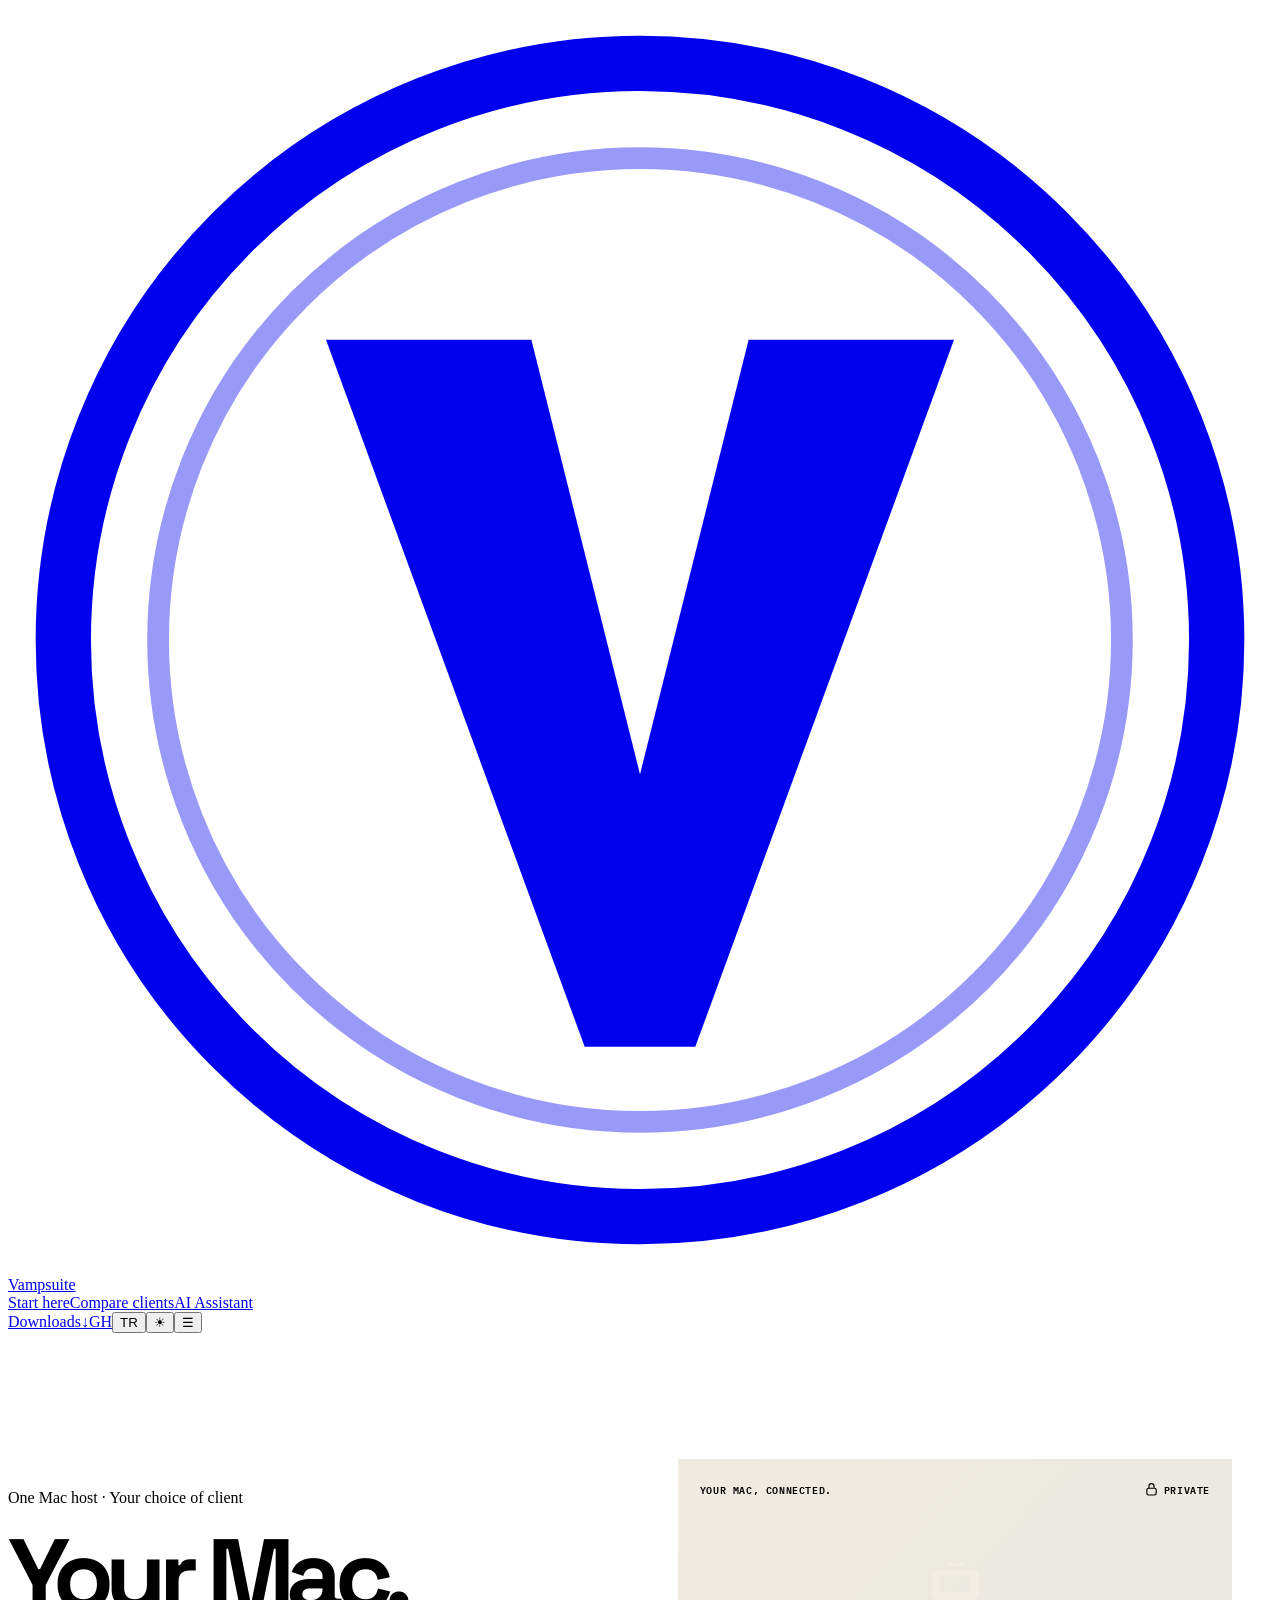
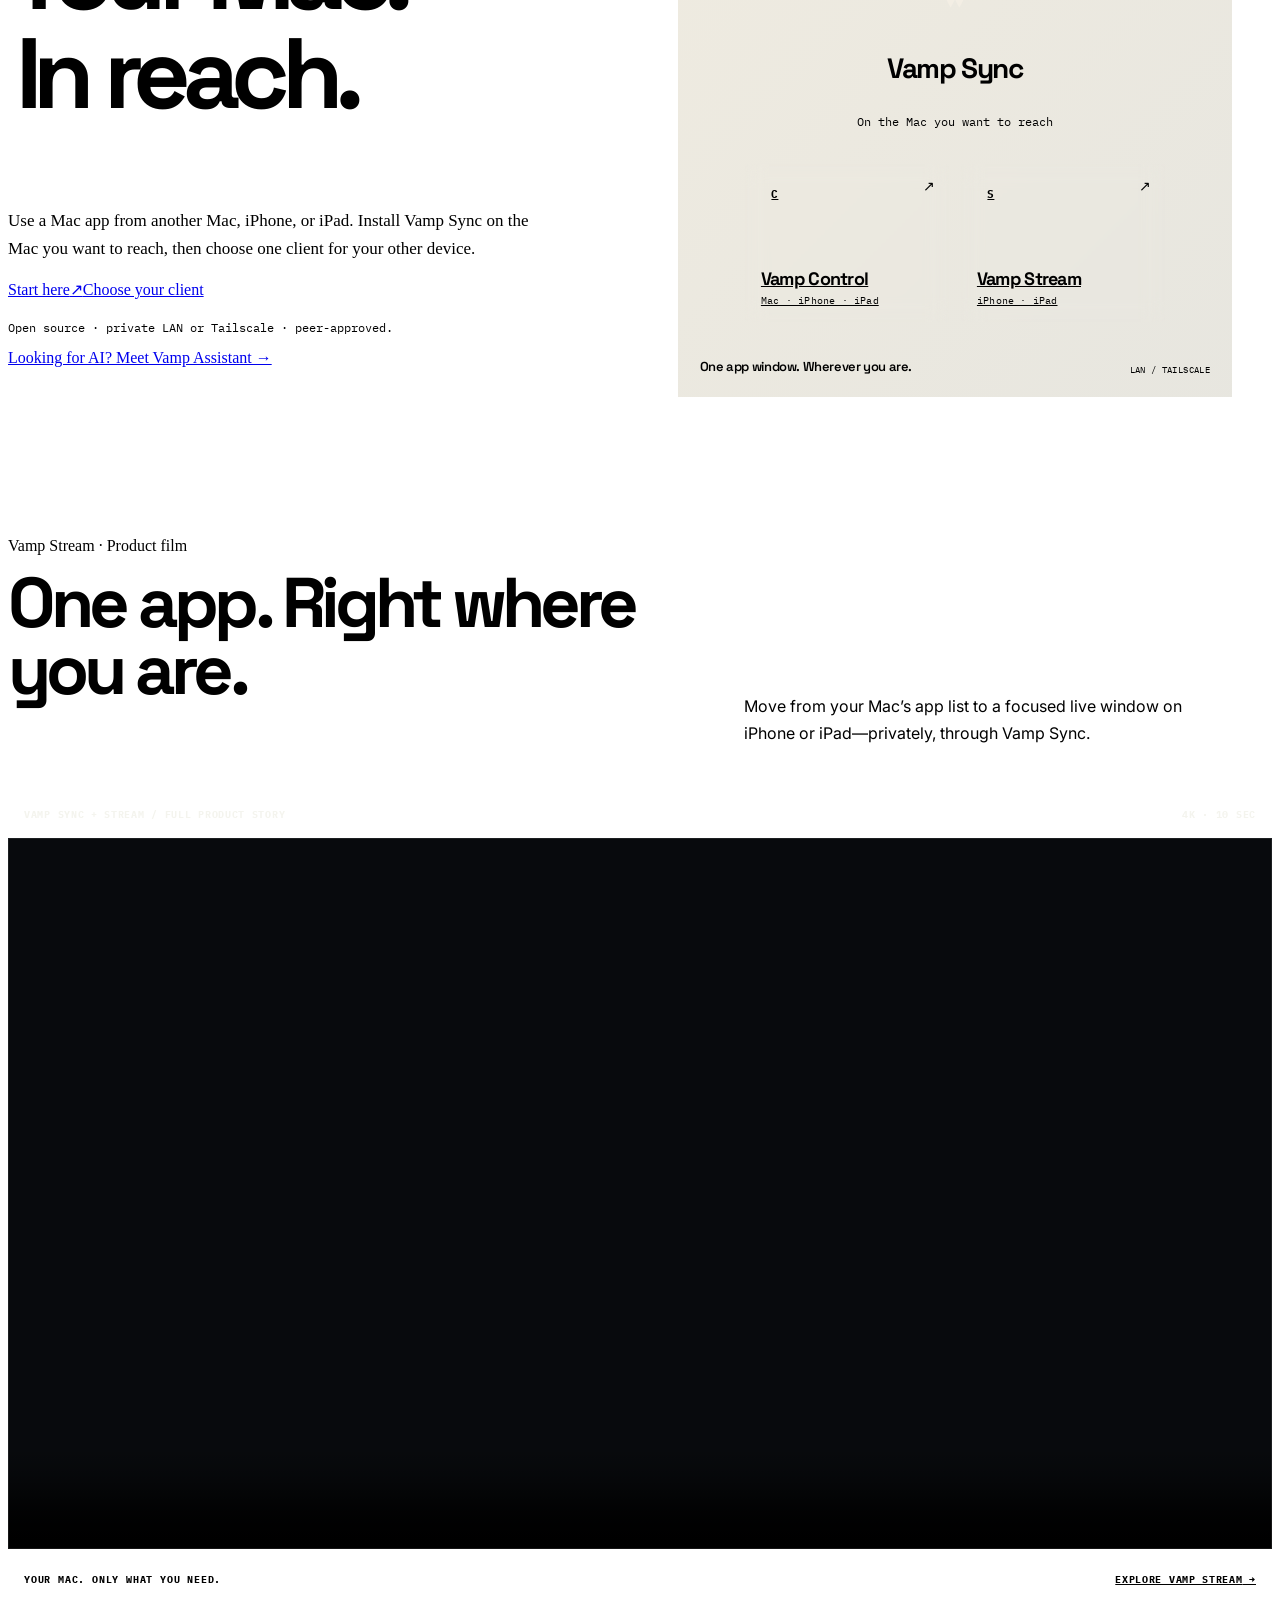
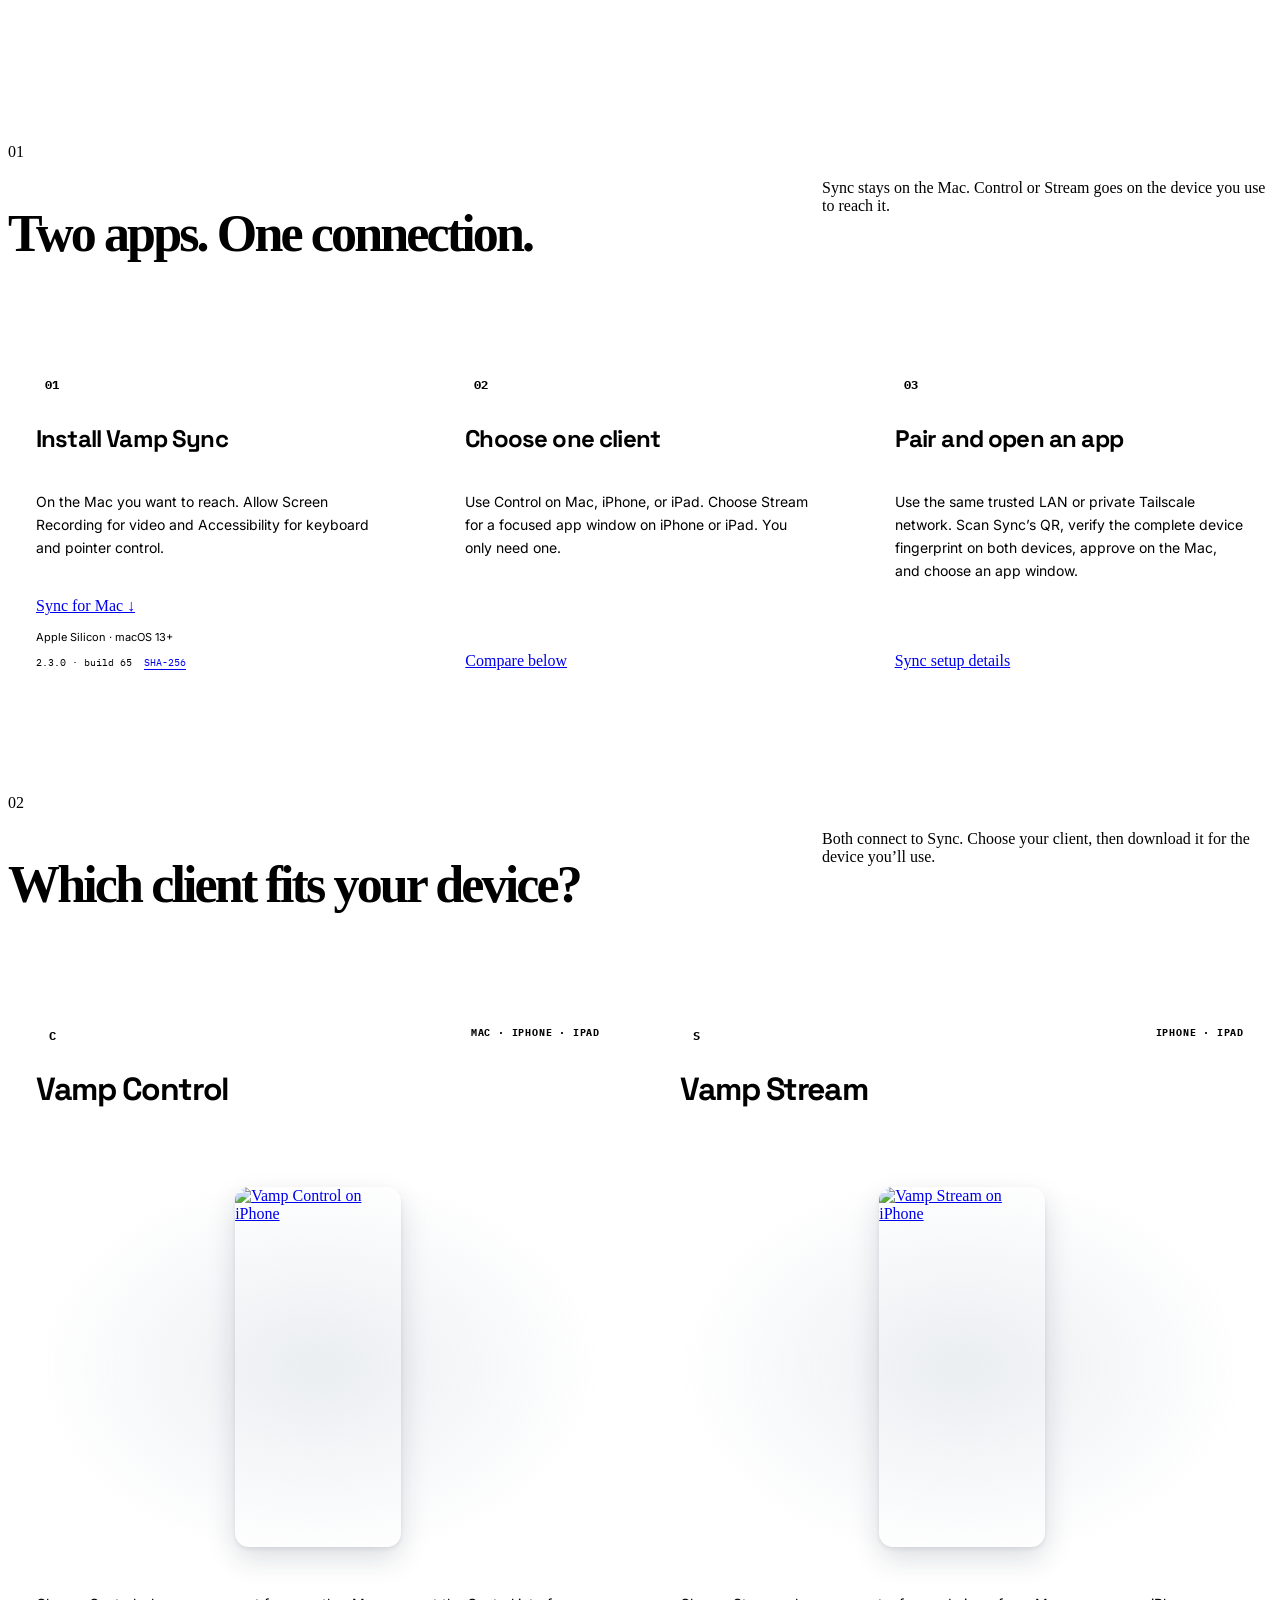
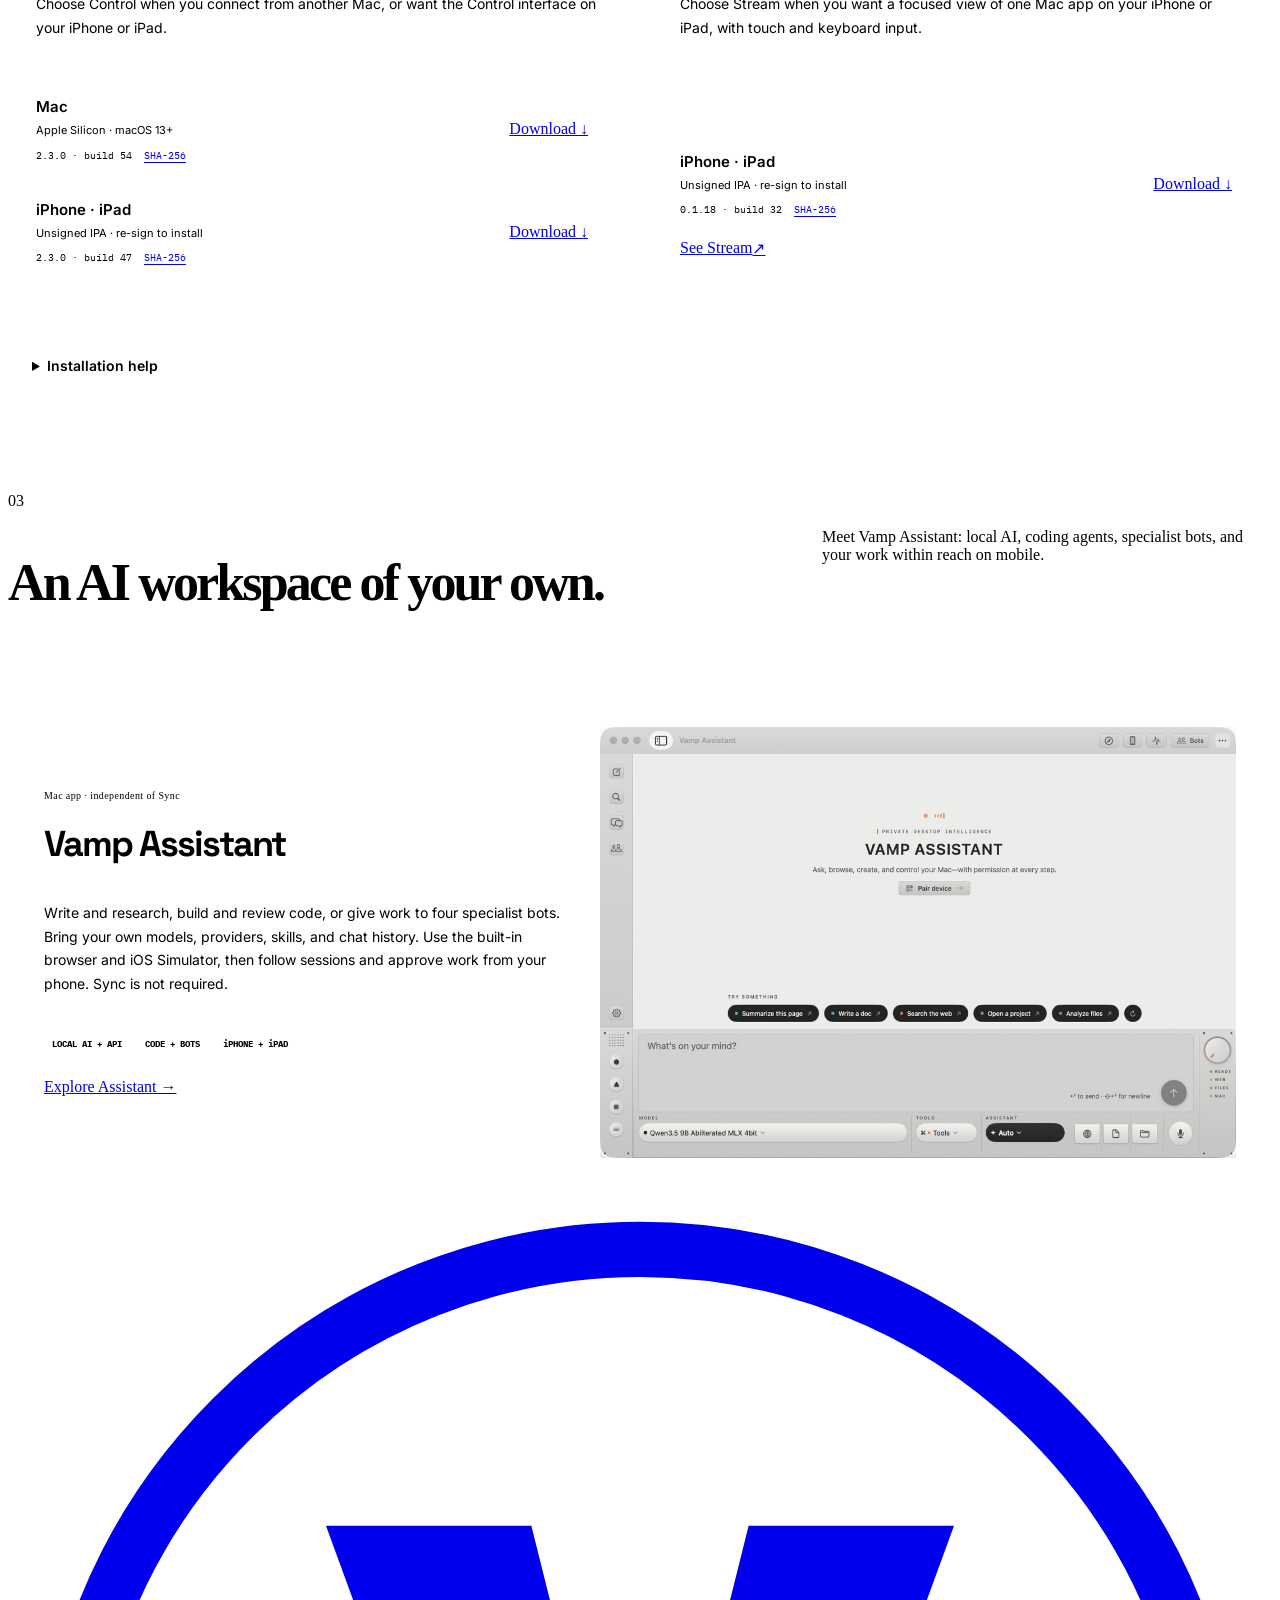
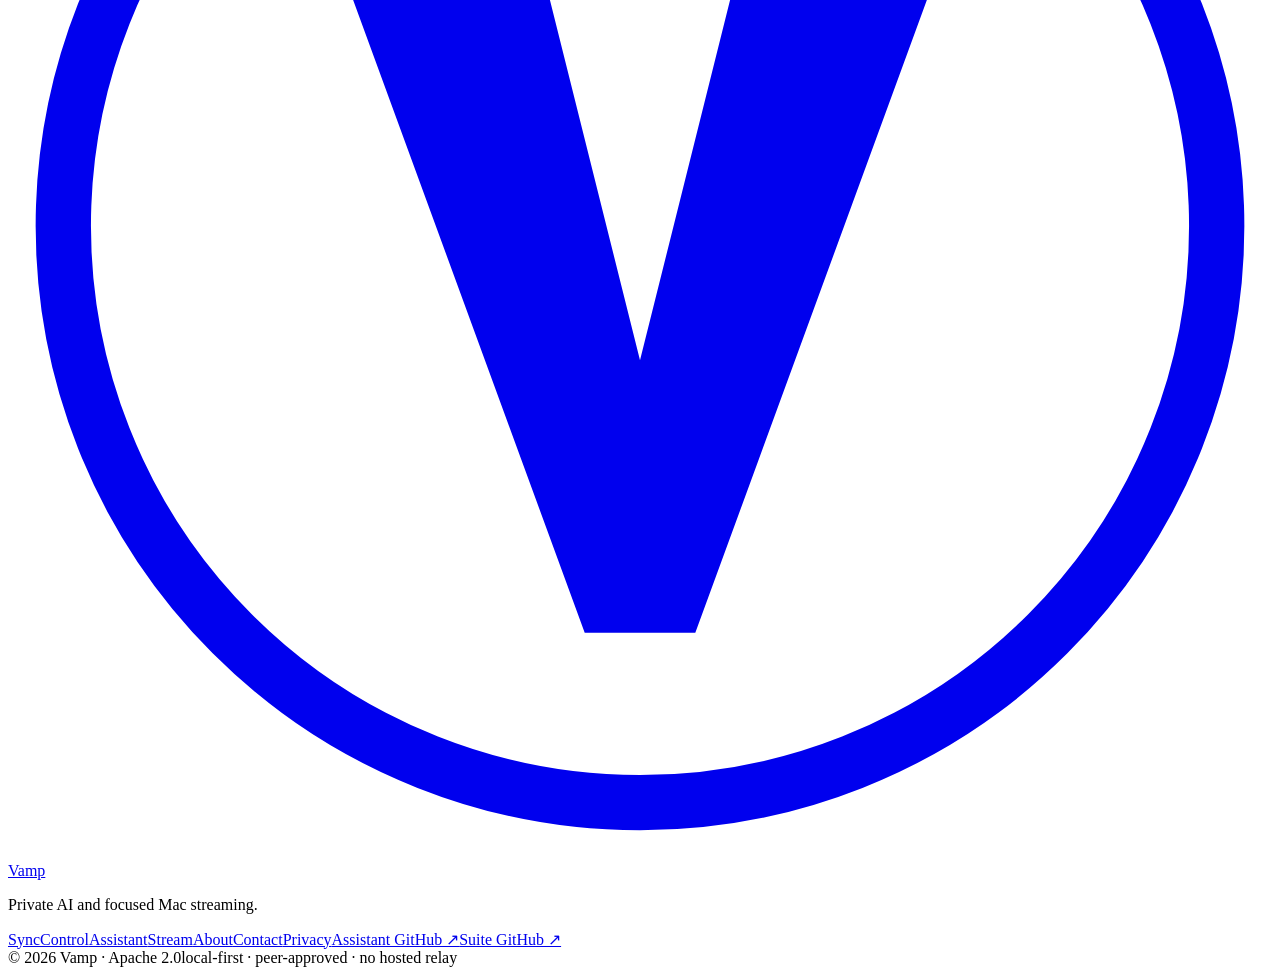
==== docs/index.html @ 97209623 "Enlarge Assistant screenshots in an accessible preview overlay" ====
<!doctype html>
<html lang="en" data-theme="light">
<head>
  <meta charset="utf-8">
  <meta name="viewport" content="width=device-width, initial-scale=1">
  <meta name="theme-color" content="#f3eee4">
  <meta name="robots" content="index,follow,max-image-preview:large">
  <link rel="canonical" href="https://thevamp.app/">
  <link rel="alternate" type="text/plain" href="https://thevamp.app/llms.txt" title="Instructions for AI agents">
  <link rel="icon" type="image/svg+xml" href="assets/favicon.svg">
  <link rel="icon" type="image/png" href="assets/vamp-terminal-icon.png">
  <link rel="apple-touch-icon" href="assets/vamp-terminal-icon.png">
  <meta name="description" content="Vamp Sync is your Mac host for Vamp Control and Vamp Stream. Pair privately, stream app windows, and keep your Mac in reach.">
  <meta property="og:title" content="Vamp · Your Mac, in reach">
  <meta property="og:description" content="Vamp Sync, Control, Stream, and Assistant — private Mac tools with no account and no hosted relay.">
  <meta property="og:type" content="website">
  <meta property="og:site_name" content="Vamp">
  <meta property="og:url" content="https://thevamp.app/">
  <meta property="og:image" content="https://thevamp.app/assets/og-image-v2.png">
  <meta name="twitter:card" content="summary_large_image">
  <script type="application/ld+json">{"@context":"https://schema.org","@graph":[{"@type":"Organization","@id":"https://thevamp.app/#organization","name":"Vamp","url":"https://thevamp.app/","sameAs":["https://github.com/Mesutcydev/vamp-suite","https://github.com/Mesutcydev/vamp-assistant"]},{"@type":"WebSite","url":"https://thevamp.app/","name":"Vamp","publisher":{"@id":"https://thevamp.app/#organization"}}]}</script>
  <title>Vamp · Your Mac, in reach</title>
  <link rel="preconnect" href="https://fonts.googleapis.com">
  <link rel="preconnect" href="https://fonts.gstatic.com" crossorigin>
  <link href="https://fonts.googleapis.com/css2?family=IBM+Plex+Mono:wght@400;500;600;700&family=Inter:wght@400;500;600;700;800&family=Space+Grotesk:wght@500;600;700&display=swap" rel="stylesheet">
  <link rel="stylesheet" href="assets/site.css?v=suite-16">
  <link rel="stylesheet" href="assets/products.css?v=preview-lightbox-20260908">
</head>
<body class="suite-home">
  <header class="site-header">
    <div class="container nav">
      <a class="brand" href="#top" aria-label="Vamp home"><span class="brand-mark" aria-hidden="true"><svg viewBox="0 0 32 32" focusable="false"><circle cx="16" cy="16" r="14.6" fill="none" stroke="currentColor" stroke-width="1.4"/><circle cx="16" cy="16" r="12.2" fill="none" stroke="currentColor" stroke-width=".55" opacity=".4"/><path fill="currentColor" d="M8.05 8.4h5.2L16 19.4l2.75-11h5.2L17.4 26.3h-2.8L8.05 8.4z"/></svg></span><span class="brand-word">Vamp</span><span class="brand-tag">suite</span></a>
      <nav class="nav-links" aria-label="Primary navigation"><a class="text-button" href="#setup"><span data-i18n="ux.start">Start here</span></a><a class="text-button" href="#families"><span data-i18n="ux.compare">Compare clients</span></a><a class="text-button" href="#assistant"><span data-i18n="ai.homeNav">AI Assistant</span></a></nav>
      <div class="nav-actions"><a class="primary-button" href="#download"><span data-i18n="ux.downloads">Downloads</span><span aria-hidden="true">↓</span></a><a class="icon-button" href="https://github.com/Mesutcydev/vamp-suite" target="_blank" rel="noreferrer" aria-label="Open GitHub">GH</a><button class="icon-button language-button" id="language-toggle" type="button" aria-label="Türkçe'ye geç"><span id="language-code">TR</span></button><button class="icon-button" id="theme-toggle" type="button" aria-label="Switch color theme"><span id="theme-icon">☾</span></button><button class="menu-button" id="menu-toggle" type="button" aria-expanded="false" aria-controls="mobile-menu" aria-label="Open navigation menu">☰</button></div>
    </div>
    <nav class="container mobile-menu" id="mobile-menu" data-open="false" hidden aria-label="Mobile navigation"><a class="text-button" href="#setup"><span data-i18n="ux.start">Start here</span></a><a class="text-button" href="#families"><span data-i18n="ux.compare">Compare clients</span></a><a class="text-button" href="#download"><span data-i18n="ux.downloads">Downloads</span></a><a class="text-button" href="#assistant"><span data-i18n="ai.homeNav">AI Assistant</span></a></nav>
  </header>

  <main id="top"><section class="container product-hero" aria-labelledby="hero-title">
      <div class="product-hero-copy"><div class="eyebrow" data-i18n="home.eyebrow">One Mac host · Your choice of client</div><h1 id="hero-title"><span data-i18n="home.title1">Your Mac.</span><br><span class="marked" data-i18n="home.title2">In reach.</span></h1><p class="product-hero-sub" data-i18n="ux.hero">Use a Mac app from another Mac, iPhone, or iPad. Install Vamp Sync on the Mac you want to reach, then choose one client for your other device.</p><div class="hero-actions"><a class="primary-button" href="#setup"><span data-i18n="ux.start">Start here</span><span aria-hidden="true">↗</span></a><a class="secondary-button" href="#families"><span data-i18n="home.clientsCta">Choose your client</span></a></div><p class="product-hero-note" data-i18n="home.note">Open source · private LAN or Tailscale · peer-approved.</p><a href="#assistant" class="text-button"><span data-i18n="ai.heroAI">Looking for AI? Meet Vamp Assistant →</span></a></div>
      <figure id="sync-preview" class="product-visual product-visual--sync" aria-label="Vamp Sync connects your Mac to Control or Stream">
        <div class="sync-scene-heading"><span data-i18n="sync.sceneHeading">Your Mac, connected.</span><span class="sync-private"><svg viewBox="0 0 20 20" fill="none" stroke="currentColor" stroke-width="1.4" aria-hidden="true"><rect x="4.5" y="8.5" width="11" height="8" rx="2"/><path d="M7 8.5V6a3 3 0 0 1 6 0v2.5"/></svg><span data-i18n="sync.scenePrivate">Private</span></span></div>
        <div class="sync-diagram">
          <div class="sync-host"><div class="sync-mark-tile" aria-hidden="true"><svg viewBox="0 0 64 64" fill="currentColor"><rect x="23" y="11" width="18" height="3.2" rx="1.6"/><path fill-rule="evenodd" d="M12.5 18.5h39A6.5 6.5 0 0 1 58 25v20a6.5 6.5 0 0 1-6.5 6.5h-39A6.5 6.5 0 0 1 6 45V25a6.5 6.5 0 0 1 6.5-6.5zm5.8 6.4h27.4a2.4 2.4 0 0 1 2.4 2.4v13.4a2.4 2.4 0 0 1-2.4 2.4H18.3a2.4 2.4 0 0 1-2.4-2.4V27.3a2.4 2.4 0 0 1 2.4-2.4z"/><path d="M22.4 51.2 27.2 60 32 51.2z"/><path d="M32 51.2 36.8 60 41.6 51.2z"/></svg></div><h2>Vamp Sync</h2><p data-i18n="sync.sceneHost">On the Mac you want to reach</p></div>
          <div class="sync-destinations"><a class="sync-destination" href="#control"><span class="sync-destination-index">C</span><strong>Vamp Control</strong><span>Mac · iPhone · iPad</span><span class="sync-destination-arrow" aria-hidden="true">↗</span></a><a class="sync-destination" href="stream/"><span class="sync-destination-index">S</span><strong>Vamp Stream</strong><span>iPhone · iPad</span><span class="sync-destination-arrow" aria-hidden="true">↗</span></a></div>
        </div>
        <figcaption class="sync-scene-caption"><span data-i18n="sync.sceneCaption">One app window. Wherever you are.</span><span>LAN / Tailscale</span></figcaption>
      </figure>
    </section>
    <section class="container promo-film-section" aria-labelledby="promo-film-title">
      <div class="promo-film-intro">
        <div>
          <div class="eyebrow" data-i18n="home.filmEyebrow">Vamp Stream · Product film</div>
          <h2 id="promo-film-title" data-i18n="home.filmTitle">One app. Right where you are.</h2>
        </div>
        <p data-i18n="home.filmCopy">Move from your Mac’s app list to a focused live window on iPhone or iPad—privately, through Vamp Sync.</p>
      </div>
      <figure class="promo-film-frame">
        <div class="promo-film-bar" aria-hidden="true">
          <span>Vamp Sync + Stream / Full product story</span>
          <span>4K · 10 sec</span>
        </div>
        <div class="promo-film-stage">
          <video data-autoplay playsinline muted loop autoplay controls preload="metadata" poster="assets/video/vamp-sync-stream-full-reference-poster.jpg" aria-label="Vamp Sync and Stream product film showing the Mac host, app list, and a launched app on iPhone">
            <source src="assets/video/vamp-sync-stream-full-reference-4k.mp4" type="video/mp4">
          </video>
        </div>
        <figcaption class="promo-film-caption"><span data-i18n="home.filmCaption">Your Mac. Only what you need.</span><a href="stream/" class="text-button"><span data-i18n="home.filmCta">Explore Vamp Stream</span> →</a></figcaption>
      </figure>
    </section>
    <section class="container product-section" id="setup"><span class="section-anchor" id="download" aria-hidden="true"></span><div class="product-section-head"><div><div class="section-kicker"><span class="number">01</span><span class="bar"></span></div><h2 class="section-title" data-i18n="ux.setup">Two apps. One connection.</h2></div><p class="section-lead" data-i18n="ux.setupLead">Sync stays on the Mac. Control or Stream goes on the device you use to reach it.</p></div><div class="flow-board"><article class="family-card flow-step" id="download-mini-host-dmg"><span class="card-number">01</span><h3 data-i18n="ux.step0">Install Vamp Sync</h3><p data-i18n="ux.step0Copy">On the Mac you want to reach. Allow Screen Recording for video and Accessibility for keyboard and pointer control.</p><div class="host-download"><a class="primary-button" data-release-link="vamp-mini-host-dmg" href="https://github.com/Mesutcydev/vamp-suite/releases/download/vamp-suite-2.3.0-build-68/VampSync-macOS-2.3.0-build-65-adhoc.dmg"><span data-i18n="ux.mini-host-dmgButton">Sync for Mac ↓</span></a><span class="platform-requirement">Apple Silicon · macOS 13+</span><div class="release-meta"><span data-release-version="vamp-mini-host-dmg">2.3.0 · build 65</span><a class="checksum-link" data-release-sha256="vamp-mini-host-dmg" href="https://github.com/Mesutcydev/vamp-suite/releases/download/vamp-suite-2.3.0-build-68/VampSync-macOS-2.3.0-build-65-adhoc.dmg.sha256">SHA-256</a></div></div></article>
        <article class="family-card flow-step"><span class="card-number">02</span><h3 data-i18n="ux.step1">Choose one client</h3><p data-i18n="ux.step1Copy">Use Control on Mac, iPhone, or iPad. Choose Stream for a focused app window on iPhone or iPad. You only need one.</p><a class="text-button" href="#families"><span data-i18n="ux.step1Cta">Compare below</span></a></article>
        <article class="family-card flow-step"><span class="card-number">03</span><h3 data-i18n="ux.step2">Pair and open an app</h3><p data-i18n="ux.step2Copy">Use the same trusted LAN or private Tailscale network. Scan Sync’s QR, verify the complete device fingerprint on both devices, approve on the Mac, and choose an app window.</p><a class="text-button" href="sync/"><span data-i18n="ux.step2Cta">Sync setup details</span></a></article></div></section>
    <section class="container product-section" id="families"><div class="product-section-head"><div><div class="section-kicker"><span class="number">02</span><span class="bar"></span></div><h2 class="section-title" data-i18n="ux.clients">Which client fits your device?</h2></div><p class="section-lead" data-i18n="ux.clientsLead">Both connect to Sync. Choose your client, then download it for the device you’ll use.</p></div><div class="family-grid family-grid--two"><article class="family-card client-card" id="control"><div class="card-topline"><span class="card-number">C</span><span class="card-tag">Mac · iPhone · iPad</span></div><h3>Vamp Control</h3><a class="client-preview" href="assets/previews/vamp-control-ios-remote.png" target="_blank" rel="noreferrer" aria-label="Open full Vamp Control preview"><img src="assets/previews/vamp-control-ios-remote.png" alt="Vamp Control on iPhone" loading="lazy" width="589" height="1280"></a><p data-i18n="ux.control">Choose Control when you connect from another Mac, or want the Control interface on your iPhone or iPad.</p><div class="client-downloads"><div class="client-download" id="download-control-macos"><div><strong>Mac</strong><span class="platform-requirement">Apple Silicon · macOS 13+</span><div class="release-meta"><span data-release-version="vamp-control-macos">2.3.0 · build 54</span><a class="checksum-link" data-release-sha256="vamp-control-macos" href="https://github.com/Mesutcydev/vamp-suite/releases/download/vamp-suite-2.3.0-build-68/VampControl-macOS-2.3.0-build-54-adhoc.zip.sha256">SHA-256</a></div></div><a class="secondary-button" data-release-link="vamp-control-macos" aria-label="Download Vamp Control for Mac" href="https://github.com/Mesutcydev/vamp-suite/releases/download/vamp-suite-2.3.0-build-68/VampControl-macOS-2.3.0-build-54-adhoc.zip"><span data-i18n="ux.downloadAction">Download ↓</span></a></div><div class="client-download" id="download-control-ios"><div><strong>iPhone · iPad</strong><span class="platform-requirement"><span data-i18n="ux.unsignedIPA">Unsigned IPA · re-sign to install</span></span><div class="release-meta"><span data-release-version="vamp-control-ios">2.3.0 · build 47</span><a class="checksum-link" data-release-sha256="vamp-control-ios" href="https://github.com/Mesutcydev/vamp-suite/releases/download/vamp-suite-2.3.0-build-55/VampControl-iOS-2.3.0-build-47-altstore-unsigned.ipa.sha256">SHA-256</a></div></div><a class="secondary-button" data-release-link="vamp-control-ios" aria-label="Download Vamp Control for iPhone · iPad" href="https://github.com/Mesutcydev/vamp-suite/releases/download/vamp-suite-2.3.0-build-55/VampControl-iOS-2.3.0-build-47-altstore-unsigned.ipa"><span data-i18n="ux.downloadAction">Download ↓</span></a></div></div></article>
        <article class="family-card client-card"><div class="card-topline"><span class="card-number">S</span><span class="card-tag">iPhone · iPad</span></div><h3>Vamp Stream</h3><a class="client-preview" href="assets/previews/stream-ios-pairing-full.png" target="_blank" rel="noreferrer" aria-label="Open full Vamp Stream preview"><img src="assets/previews/stream-ios-pairing-full.png" alt="Vamp Stream on iPhone" loading="lazy" width="1206" height="2622"></a><p data-i18n="ux.stream">Choose Stream when you want a focused view of one Mac app on your iPhone or iPad, with touch and keyboard input.</p><div class="client-downloads"><div class="client-download" id="download-stream-ios"><div><strong>iPhone · iPad</strong><span class="platform-requirement"><span data-i18n="ux.unsignedIPA">Unsigned IPA · re-sign to install</span></span><div class="release-meta"><span data-release-version="vamp-stream-ios">0.1.18 · build 32</span><a class="checksum-link" data-release-sha256="vamp-stream-ios" href="https://github.com/Mesutcydev/vamp-suite/releases/download/vamp-suite-2.3.0-build-74/VampStream-iOS-0.1.18-build-32-altstore-unsigned.ipa.sha256">SHA-256</a></div></div><a class="secondary-button" data-release-link="vamp-stream-ios" aria-label="Download Vamp Stream for iPhone · iPad" href="https://github.com/Mesutcydev/vamp-suite/releases/download/vamp-suite-2.3.0-build-74/VampStream-iOS-0.1.18-build-32-altstore-unsigned.ipa"><span data-i18n="ux.downloadAction">Download ↓</span></a></div><a class="text-button client-detail-link" href="stream/"><span data-i18n="ux.streamPreview">See Stream</span> ↗</a></div></article></div><details class="install-notes"><summary data-i18n="ux.installNotes">Installation help</summary><p data-i18n="ux.install">Mac downloads are direct builds and may need “Open Anyway” in System Settings on first launch. iOS downloads need AltStore-style re-signing with your own Apple ID.</p><div class="card-actions"><a class="text-button" href="https://github.com/Mesutcydev/vamp-suite/blob/main/docs/INSTALL.md"><span data-i18n="ux.installGuide">Mac install guide ↗</span></a><a class="text-button" href="https://github.com/Mesutcydev/vamp-suite/blob/main/docs/IOS_SIDELOAD.md"><span data-i18n="ux.iosGuide">iOS install guide ↗</span></a></div></details></section>
    <section class="container product-section" id="assistant"><div class="product-section-head"><div><div class="section-kicker"><span class="number">03</span><span class="bar"></span></div><h2 class="section-title" data-i18n="ai.homeTitle">An AI workspace of your own.</h2></div><p class="section-lead" data-i18n="ai.homeLead">Meet Vamp Assistant: local AI, coding agents, specialist bots, and your work within reach on mobile.</p></div><article class="family-card optional-assistant"><div><div class="eyebrow"><span data-i18n="ai.independent">Mac app · independent of Sync</span></div><h3>Vamp Assistant</h3><p data-i18n="ai.homeCopy">Write and research, build and review code, or give work to four specialist bots. Bring your own models, providers, skills, and chat history. Use the built-in browser and iOS Simulator, then follow sessions and approve work from your phone. Sync is not required.</p><div class="card-meta"><span>LOCAL AI + API</span><span>CODE + BOTS</span><span>iPHONE + iPAD</span></div><a class="text-button" href="assistant/"><span data-i18n="ux.assistantMore">Explore Assistant →</span></a></div><a class="family-preview assistant-desktop-preview" href="assets/assistant/teenlight/00-home.jpg" data-theme-light="assets/assistant/teenlight/00-home.jpg" data-theme-dark="assets/assistant/teendark/00-home.png" target="_blank" rel="noreferrer" aria-label="Open full Assistant Mac preview"><img src="assets/assistant/teenlight/00-home.jpg" data-theme-light="assets/assistant/teenlight/00-home.jpg" data-theme-dark="assets/assistant/teendark/00-home.png" alt="Vamp Assistant home with model picker and agent composer" loading="lazy" width="1240" height="840"></a></article></section></main>

  <footer class="container site-footer"><div class="footer-top"><div class="footer-brand"><a class="brand" href="#top" aria-label="Vamp home"><span class="brand-mark" aria-hidden="true"><svg viewBox="0 0 32 32"><circle cx="16" cy="16" r="14.6" fill="none" stroke="currentColor" stroke-width="1.4"/><path fill="currentColor" d="M8.05 8.4h5.2L16 19.4l2.75-11h5.2L17.4 26.3h-2.8L8.05 8.4z"/></svg></span><span class="brand-word">Vamp</span></a><p data-i18n="footer.familyCopy">Private AI and focused Mac streaming.</p></div><div class="footer-links"><a href="sync/">Sync</a><a href="#control">Control</a><a href="assistant/">Assistant</a><a href="stream/">Stream</a><a href="about/">About</a><a href="contact/">Contact</a><a href="privacy/">Privacy</a><a href="https://github.com/Mesutcydev/vamp-assistant" target="_blank" rel="noreferrer">Assistant GitHub ↗</a><a href="https://github.com/Mesutcydev/vamp-suite" target="_blank" rel="noreferrer">Suite GitHub ↗</a></div></div><div class="footer-bottom"><span>© <span id="year"></span> Vamp · Apache 2.0</span><span data-i18n="footer.meta">local-first · peer-approved · no hosted relay</span></div></footer>
  <script src="assets/site.js?v=preview-lightbox-20260908" defer></script>
</body>
</html>
---- docs/assets/products.css ----
/* Product-family pages extend the operator system in site.css without replacing it. */
:root { --product-glass: color-mix(in srgb, var(--surface) 72%, transparent); }
html[data-theme="dark"] { --product-glass: color-mix(in srgb, var(--surface) 82%, transparent); }
.product-hero {
  display: grid;
  grid-template-columns: minmax(0, .92fr) minmax(420px, 1.08fr);
  gap: clamp(44px, 7vw, 104px);
  align-items: center;
  min-height: 650px;
  padding: 70px 0 58px;
}
.product-hero-copy { position: relative; z-index: 2; }
.product-hero h1 {
  max-width: 760px;
  margin-top: 23px;
  color: var(--ink);
  font: 800 clamp(58px, 7.8vw, 108px)/.91 "Space Grotesk", "Inter", sans-serif;
  letter-spacing: -.085em;
  text-wrap: balance;
}
.product-hero h1 .marked {
  display: inline-block;
  margin-top: .08em;
  padding: 0 .08em .04em;
  color: var(--on-accent);
  background: var(--accent);
  box-decoration-break: clone;
  -webkit-box-decoration-break: clone;
}
.product-hero-sub { max-width: 600px; margin-top: 28px; color: var(--text); font-size: 17px; line-height: 1.65; }
.product-hero-note { margin-top: 20px; color: var(--ink); font: 12px/1.5 "IBM Plex Mono", monospace; }
.product-visual {
  position: relative;
  min-height: 500px;
  overflow: hidden;
  border: 2px solid var(--ink);
  background: var(--surface);
  box-shadow: 10px 10px 0 var(--ink);
}
.product-visual::before {
  position: absolute;
  inset: 0;
  content: "";
  opacity: .6;
  background: linear-gradient(var(--line) 1px, transparent 1px), linear-gradient(90deg, var(--line) 1px, transparent 1px);
  background-size: 28px 28px;
}
.visual-bar {
  position: relative;
  z-index: 3;
  display: flex;
  align-items: center;
  justify-content: space-between;
  min-height: 46px;
  padding: 0 15px;
  border-bottom: 2px solid var(--ink);
  color: #f4f4ee;
  background: var(--bg-deep);
  font: 700 10px/1 "IBM Plex Mono", monospace;
  letter-spacing: .06em;
  text-transform: uppercase;
}
.live-status { display: inline-flex; align-items: center; gap: 8px; }
.live-status::before { width: 8px; height: 8px; content: ""; background: var(--mint); }
.visual-shot { position: absolute; z-index: 1; inset: 76px 28px 28px; width: calc(100% - 56px); height: calc(100% - 104px); border: 2px solid var(--ink); object-fit: contain; object-position: center top; box-shadow: 7px 7px 0 var(--ink); }
.visual-label { position: absolute; z-index: 2; right: 18px; bottom: 17px; padding: 11px 13px; border: 2px solid var(--ink); color: var(--ink); background: var(--surface); box-shadow: 4px 4px 0 var(--ink); font: 700 9px/1.4 "IBM Plex Mono", monospace; text-transform: uppercase; }
.visual-label strong { display: block; margin-top: 5px; font: 800 18px/1 "Space Grotesk", sans-serif; text-transform: none; }
.product-rail { display: grid; grid-template-columns: repeat(4, 1fr); gap: 2px; margin-top: 32px; border: 2px solid var(--ink); background: var(--ink); }
.product-rail--two { grid-template-columns: repeat(2, 1fr); }
.product-stat { min-height: 82px; padding: 17px; background: var(--product-glass); backdrop-filter: blur(10px); -webkit-backdrop-filter: blur(10px); }
.product-stat strong { display: block; color: var(--ink); font: 800 22px/1 "Space Grotesk", sans-serif; }
.product-stat span { display: block; margin-top: 8px; color: var(--muted); font: 700 9px/1.3 "IBM Plex Mono", monospace; letter-spacing: .06em; text-transform: uppercase; }
.product-section { padding: 96px 0 0; }
.product-section-head { display: flex; align-items: end; justify-content: space-between; gap: 46px; margin-bottom: 35px; }
.product-section-head .section-lead { max-width: 450px; margin: 0; }
.family-grid, .feature-grid, .path-grid { display: grid; grid-template-columns: repeat(3, minmax(0, 1fr)); gap: 20px; }
.family-grid--two { grid-template-columns: repeat(2, 1fr); }
.family-grid--two .family-card--lead { grid-column: auto; }
.family-card, .feature-card, .path-card {
  display: flex;
  min-height: 300px;
  flex-direction: column;
  padding: 24px;
  border: 2px solid var(--ink);
  color: var(--text);
  background: var(--product-glass);
  backdrop-filter: blur(10px);
  -webkit-backdrop-filter: blur(10px);
  box-shadow: 5px 5px 0 var(--ink);
  transition: transform .18s ease, box-shadow .18s ease;
}
.path-card:hover { transform: translate(-3px, -3px); box-shadow: 8px 8px 0 var(--accent); }
.card-topline { display: flex; align-items: start; justify-content: space-between; gap: 18px; }
.card-number { display: grid; width: 42px; height: 42px; place-items: center; border: 2px solid var(--ink); color: var(--on-accent); background: var(--accent); font: 800 12px/1 "IBM Plex Mono", monospace; }
.card-tag { padding: 6px 8px; border: 1px solid var(--ink); color: var(--muted); font: 700 8px/1 "IBM Plex Mono", monospace; letter-spacing: .08em; text-transform: uppercase; }
.family-card h3, .feature-card h3, .path-card h3 { margin-top: 29px; color: var(--ink); font: 700 27px/1 "Space Grotesk", sans-serif; letter-spacing: -.055em; }
.family-card p, .feature-card p, .path-card p { margin-top: 13px; color: var(--text); font: 12px/1.65 "IBM Plex Mono", monospace; }
.card-meta { display: flex; flex-wrap: wrap; gap: 7px; margin-top: auto; padding-top: 23px; }
.card-meta span { padding: 6px 8px; border: 1px solid var(--line-strong); color: var(--muted); font: 700 9px/1 "IBM Plex Mono", monospace; }
.family-card--lead {
  grid-column: span 2;
  min-height: 340px;
  color: var(--text);
  background: var(--product-glass);
  backdrop-filter: blur(10px);
  -webkit-backdrop-filter: blur(10px);
}
.family-card--lead h3 { color: var(--ink); }
.family-card--lead p { color: var(--text); }
.family-card--lead .card-number { color: var(--on-accent); background: var(--accent); }
.family-card--lead .card-tag, .family-card--lead .card-meta span { border-color: var(--line-strong); color: var(--muted); }
.family-card .text-button, .path-card .text-button { align-self: flex-start; margin-top: 24px; }
.family-preview { overflow: hidden; margin: 24px 0 4px; border: 2px solid var(--ink); background: #111; }
.family-preview img { display: block; width: 100%; height: clamp(320px, 38vw, 480px); object-fit: contain; object-position: center; }
.family-preview--assistant img { object-position: center; }
.family-card--lead .text-button { color: var(--ink); }
.family-card--support { min-height: 310px; }
.family-grid--two .family-card--wide { grid-column: 1 / -1; }
.card-actions { display: flex; flex-wrap: wrap; gap: 18px; }
.card-actions .text-button { margin-top: 24px; }
.flow-board { display: grid; grid-template-columns: repeat(3, minmax(0, 1fr)); gap: 0; border: 2px solid var(--ink); background: transparent; }
.product-visual > .flow-board { position: absolute; z-index: 1; inset: 94px 35px 45px; grid-template-columns: 1fr auto 1fr; }
.flow-node { display: flex; min-width: 0; flex-direction: column; justify-content: center; padding: 24px; color: var(--ink); background: var(--surface); text-align: center; }
.flow-node span { color: var(--muted); font: 700 9px/1.4 "IBM Plex Mono", monospace; text-transform: uppercase; }
.flow-node strong { margin-top: 14px; font: 800 clamp(25px, 3vw, 40px)/1 "Space Grotesk", sans-serif; }
.flow-arrow { display: grid; width: 64px; place-items: center; color: var(--on-accent); background: var(--accent); font-size: 30px; }
.flow-step { min-height: 235px; padding: 25px; background: var(--surface); }
.flow-step .mono { color: var(--muted); font-size: 10px; }
.flow-step h3 { margin-top: 48px; color: var(--ink); font: 700 25px/1.05 "Space Grotesk", sans-serif; letter-spacing: -.05em; }
.flow-step p { margin-top: 13px; color: var(--text); font: 12px/1.65 "IBM Plex Mono", monospace; }
.flow-step + .flow-step { border-left: 1px solid var(--line-strong); }
.gallery-grid { display: grid; grid-template-columns: 1.15fr .85fr; gap: 16px; }
.gallery-card { overflow: hidden; border: 2px solid var(--ink); background: var(--product-glass); box-shadow: 5px 5px 0 var(--ink); backdrop-filter: blur(10px); -webkit-backdrop-filter: blur(10px); transition: transform .18s ease, box-shadow .18s ease; }
.gallery-card:hover { transform: translate(-3px, -3px); box-shadow: 8px 8px 0 var(--accent); }
.gallery-card img { display: block; width: 100%; aspect-ratio: 1.48; object-fit: contain; object-position: top; }
.gallery-grid--assistant { grid-template-columns: repeat(2, minmax(0, 1fr)); }
.gallery-card--tool img { aspect-ratio: 989 / 768; object-fit: contain; object-position: top; background: #111; }
.gallery-card--square img { aspect-ratio: 1; }
.gallery-copy { padding: 20px; border-top: 2px solid var(--ink); }
.gallery-copy h3 { color: var(--ink); font: 700 22px/1 "Space Grotesk", sans-serif; letter-spacing: -.04em; }
.gallery-copy p { margin-top: 10px; color: var(--muted); font: 11px/1.6 "IBM Plex Mono", monospace; }
.gallery-side { display: grid; gap: 16px; }
.security-layout { display: grid; grid-template-columns: .82fr 1.18fr; gap: 18px; }
.security-callout { padding: clamp(28px, 4vw, 46px); border: 2px solid var(--ink); color: var(--on-accent); background: var(--accent); box-shadow: 6px 6px 0 var(--ink); }
.security-callout h3 { margin-top: 34px; font: 800 clamp(34px, 4vw, 54px)/.96 "Space Grotesk", sans-serif; letter-spacing: -.065em; }
.security-callout p { margin-top: 18px; font-size: 14px; line-height: 1.7; }
.guard-grid { display: grid; grid-template-columns: repeat(2, 1fr); gap: 2px; border: 2px solid var(--ink); background: var(--ink); }
.guard { min-height: 170px; padding: 22px; background: var(--surface); }
.guard strong { display: block; color: var(--ink); font: 700 18px/1.15 "Space Grotesk", sans-serif; }
.guard span { display: block; margin-top: 11px; color: var(--muted); font: 11px/1.6 "IBM Plex Mono", monospace; }
.download-board { display: grid; grid-template-columns: repeat(2, 1fr); gap: 2px; border: 2px solid var(--ink); background: var(--ink); box-shadow: 7px 7px 0 var(--ink); }
.download-card { display: flex; min-height: 350px; flex-direction: column; align-items: stretch; gap: 0; padding: clamp(25px, 4vw, 42px); border: 0; box-shadow: none; background: var(--surface); }
.download-card h3 { margin-top: 28px; color: var(--ink); font: 800 clamp(32px, 3.8vw, 50px)/.98 "Space Grotesk", sans-serif; letter-spacing: -.06em; }
.download-card p { margin-top: 15px; color: var(--text); font: 14px/1.7 "Inter", sans-serif; }
.download-actions { display: flex; flex-wrap: wrap; gap: 12px; margin-top: auto; padding-top: 28px; }
.download-actions .secondary-button { color: var(--ink); border-color: var(--ink); background: transparent; }
.download-actions .secondary-button:hover { color: var(--ink); background: var(--accent-soft); }
.compatibility-table { width: 100%; border-collapse: collapse; border: 2px solid var(--ink); background: var(--surface); }
.compatibility-table th, .compatibility-table td { padding: 16px; border: 1px solid var(--line); text-align: left; vertical-align: top; }
.compatibility-table th { color: var(--on-accent); background: var(--accent); font: 700 10px/1.4 "IBM Plex Mono", monospace; text-transform: uppercase; }
.compatibility-table td { color: var(--text); font: 11px/1.55 "IBM Plex Mono", monospace; }
.compatibility-table td:first-child { color: var(--ink); font-weight: 700; }
.steps-board { border: 2px solid var(--ink); background: var(--surface); box-shadow: 6px 6px 0 var(--ink); }
.step-row { display: grid; grid-template-columns: 74px 1fr; border-bottom: 1px solid var(--line); }
.step-row:last-child { border-bottom: 0; }
.step-row > span { display: grid; min-height: 120px; place-items: center; border-right: 1px solid var(--line); color: var(--on-accent); background: var(--accent); font: 800 12px/1 "IBM Plex Mono", monospace; }
.step-row > div { padding: 25px; }
.step-row strong { color: var(--ink); font: 700 20px/1.2 "Space Grotesk", sans-serif; }
.step-row p { margin-top: 8px; color: var(--muted); font: 11px/1.6 "IBM Plex Mono", monospace; }
.mini-panel { position: absolute; z-index: 1; inset: 82px 38px 43px; border: 2px solid var(--ink); background: var(--surface); box-shadow: 7px 7px 0 var(--ink); }
.mini-panel > div { display: grid; grid-template-columns: 80px 1fr; gap: 18px; align-items: center; min-height: 84px; padding: 16px; border-bottom: 1px solid var(--line); }
.mini-panel > div:last-child { border-bottom: 0; }
.mini-panel span { color: var(--muted); font: 700 9px/1 "IBM Plex Mono", monospace; }
.mini-panel strong { color: var(--ink); font: 700 16px/1.2 "Space Grotesk", sans-serif; }
.redirect-main { display: grid; min-height: calc(100vh - 76px); place-items: center; padding: 50px 0; }
.redirect-card { max-width: 700px; padding: clamp(28px, 6vw, 64px); border: 2px solid var(--ink); background: var(--surface); box-shadow: 8px 8px 0 var(--ink); text-align: center; }
.redirect-card h1 { color: var(--ink); font: 800 clamp(40px, 7vw, 72px)/.95 "Space Grotesk", sans-serif; letter-spacing: -.07em; }
.redirect-card p { margin: 20px auto 0; color: var(--text); line-height: 1.7; }
.redirect-card .primary-button { margin-top: 28px; }

/* One glass language across cards and grouped boards. */
.product-rail { gap: 0; background: transparent; }
.product-stat:not(:last-child) { border-right: 2px solid var(--ink); }
.download-board, .guard-grid { gap: 0; background: transparent; }
.download-card, .guard, .flow-step, .steps-board, .compatibility-table, .mini-panel, .redirect-card {
  background: var(--product-glass);
  backdrop-filter: blur(10px);
  -webkit-backdrop-filter: blur(10px);
}
.download-card:not(:last-child) { border-right: 2px solid var(--ink); }
html[data-theme="dark"] .download-card { background: var(--product-glass); }
.guard:nth-child(odd) { border-right: 2px solid var(--ink); }
.guard:nth-child(-n+2) { border-bottom: 2px solid var(--ink); }
@media (max-width: 980px) {
  .product-hero { grid-template-columns: 1fr; min-height: 0; }
  .product-hero-copy { max-width: 780px; }
  .product-visual { min-height: 520px; }
  .family-grid, .feature-grid, .path-grid { grid-template-columns: 1fr; }
  .family-card--lead { grid-column: auto; }
  .gallery-grid, .security-layout { grid-template-columns: 1fr; }
  .gallery-side { grid-template-columns: repeat(2, 1fr); }
}
@media (max-width: 720px) {
  .product-hero { gap: 44px; padding: 52px 0 44px; }
  .product-hero h1 { font-size: clamp(52px, 16.5vw, 78px); }
  .product-visual { min-height: 400px; }
  .visual-shot { inset: 68px 17px 18px; width: calc(100% - 34px); height: calc(100% - 86px); }
  .product-rail { grid-template-columns: repeat(2, 1fr); }
  .product-section { padding-top: 76px; }
  .product-section-head { display: block; }
  .product-section-head .section-lead { margin-top: 18px; }
  .flow-board, .guard-grid, .download-board { grid-template-columns: 1fr; }
  .download-card:not(:last-child) { border-right: 0; border-bottom: 2px solid var(--ink); }
  .guard:nth-child(odd) { border-right: 0; }
  .guard:not(:last-child) { border-bottom: 2px solid var(--ink); }
  .flow-step { min-height: 205px; }
  .flow-step + .flow-step { border-left: 0; border-top: 1px solid var(--line-strong); }
  .flow-step h3 { margin-top: 34px; }
  .gallery-side { grid-template-columns: 1fr; }
  .compatibility-wrap { overflow-x: auto; }
  .compatibility-table { min-width: 680px; }
  .product-visual > .flow-board { inset: 78px 17px 24px; }
  .flow-arrow { width: 44px; }
  .mini-panel { inset: 70px 18px 24px; }
}
@media (prefers-reduced-motion: reduce) {
  .family-card, .feature-card, .path-card, .gallery-card { transition: none; }
  .family-card:hover, .feature-card:hover, .path-card:hover, .gallery-card:hover { transform: none; }
}

/* Complete app frames, including tall phone screens and desktop toolbars. */
.family-preview { padding: 16px; background: color-mix(in srgb, var(--surface) 88%, transparent); }
.visual-shot { background: var(--surface); }
.family-preview img, .gallery-card img { min-width: 0; }
/* Host mark over the engraved loggia, then Control and Stream as ink plates. */
.product-visual--sync {
  scroll-margin-top: 100px;
  --sync-ink: var(--ink);
  --sync-muted: var(--muted);
  --sync-glass: var(--product-glass);
  min-height: 0;
  padding: 22px 22px 20px;
  color: var(--sync-ink);
  background: #ede9df url("sync-loggia.png") center / cover;
}
.product-visual--sync::before { background: linear-gradient(135deg, #f8f4e652, #ced9e14d); }
.sync-scene-heading, .sync-scene-caption { position: relative; z-index: 1; display: flex; align-items: center; justify-content: space-between; gap: 12px; }
.sync-scene-heading { font: 600 10px/1.5 "IBM Plex Mono", monospace; letter-spacing: .06em; text-transform: uppercase; }
.sync-private { display: inline-flex; align-items: center; gap: 4px; }
.sync-private svg { width: 17px; height: 17px; }
.sync-diagram { position: relative; z-index: 1; display: grid; gap: 22px; width: min(100%, 420px); margin: 28px auto 20px; }
.sync-host { display: grid; justify-items: center; text-align: center; }
.sync-mark-tile {
  display: grid;
  width: 112px;
  height: 112px;
  place-items: center;
  border: 2px solid var(--ink);
  border-radius: 28px;
  color: #f3eee4;
  background: var(--bg-deep);
  box-shadow: 6px 6px 0 var(--ink);
}
.sync-mark-tile svg { width: 58px; height: 58px; }
.sync-host h2 { margin-top: 16px; font: 700 28px/1.05 "Space Grotesk", sans-serif; letter-spacing: -.05em; }
.sync-host p { margin-top: 6px; color: var(--sync-muted); font: 12px/1.45 "IBM Plex Mono", monospace; }
.sync-destinations { display: grid; grid-template-columns: repeat(2, minmax(0, 1fr)); gap: 12px; }
.sync-destination {
  position: relative;
  display: flex;
  min-height: 128px;
  flex-direction: column;
  align-items: flex-start;
  padding: 16px 16px 14px;
  border: 2px solid var(--ink);
  color: var(--sync-ink);
  background: var(--sync-glass);
  backdrop-filter: blur(10px);
  -webkit-backdrop-filter: blur(10px);
  box-shadow: 5px 5px 0 var(--ink);
  transition: transform .18s ease, box-shadow .18s ease;
}
.sync-destination-index {
  display: grid;
  width: 28px;
  height: 28px;
  place-items: center;
  border: 2px solid var(--ink);
  color: var(--on-accent);
  background: var(--accent);
  font: 800 11px/1 "IBM Plex Mono", monospace;
}
.sync-destination strong { margin-top: auto; padding-top: 18px; font: 700 18px/1.1 "Space Grotesk", sans-serif; letter-spacing: -.04em; }
.sync-destination > span:not(.sync-destination-arrow):not(.sync-destination-index) {
  margin-top: 6px;
  color: var(--sync-muted);
  font: 10px/1.4 "IBM Plex Mono", monospace;
  letter-spacing: .02em;
}
.sync-destination-arrow { position: absolute; top: 14px; right: 14px; font-size: 14px; }
.sync-destination:hover { transform: translate(-2px, -2px); box-shadow: 7px 7px 0 var(--ink); }
.sync-destination:active { transform: none; box-shadow: 5px 5px 0 var(--ink); }
.sync-destination:focus-visible { outline: 2px solid var(--ink); outline-offset: 4px; }
.sync-scene-caption { align-items: end; padding-top: 16px; border-top: 2px solid var(--ink); }
.sync-scene-caption > span:first-child { max-width: 240px; color: var(--ink); font: 600 13px/1.4 "Space Grotesk", sans-serif; letter-spacing: -.03em; }
.sync-scene-caption > span:last-child { white-space: nowrap; color: var(--sync-muted); font: 9px/1.5 "IBM Plex Mono", monospace; letter-spacing: .04em; text-transform: uppercase; }
html[data-theme="dark"] .product-visual--sync::before { background: #0e1926a6; }
html[data-theme="dark"] .sync-mark-tile { color: #f3eee4; background: #12110e; }
@media (max-width: 720px) {
  .family-preview { padding: 12px; }
  .family-preview img { height: 380px; }
  .product-visual--sync { padding: 18px 16px 16px; }
  .sync-diagram { margin: 22px auto 16px; gap: 18px; }
  .sync-mark-tile { width: 96px; height: 96px; border-radius: 24px; }
  .sync-mark-tile svg { width: 54px; height: 54px; }
  .sync-host h2 { font-size: 24px; }
  .sync-destinations { gap: 10px; }
  .sync-destination { min-height: 112px; padding: 14px 12px 12px; }
  .sync-destination strong { font-size: 16px; }
  .sync-scene-caption { align-items: start; flex-direction: column; gap: 6px; }
}
@media (prefers-reduced-transparency: reduce) {
  .sync-destination { background: var(--surface); backdrop-filter: none; -webkit-backdrop-filter: none; }
}
@media (prefers-reduced-motion: reduce) {
  .sync-destination { transition: none; }
  .sync-destination:hover, .sync-destination:active { transform: none; box-shadow: 5px 5px 0 var(--ink); }
}

/* The product film is framed like an edition plate, not a generic media player. */
.promo-film-section { padding: 26px 0 38px; }
.promo-film-intro {
  display: grid;
  grid-template-columns: minmax(0, 1.1fr) minmax(280px, .9fr);
  gap: clamp(32px, 7vw, 104px);
  align-items: end;
  margin-bottom: 28px;
}
.promo-film-intro h2 {
  max-width: 720px;
  margin-top: 15px;
  color: var(--ink);
  font: 800 clamp(38px, 5.5vw, 72px)/.95 "Space Grotesk", "Inter", sans-serif;
  letter-spacing: -.07em;
}
.promo-film-intro p {
  max-width: 480px;
  color: var(--text);
  font: 16px/1.65 "Inter", sans-serif;
}
.promo-film-frame {
  overflow: hidden;
  margin: 0;
  border: 2px solid var(--ink);
  background: var(--ink);
  box-shadow: 10px 10px 0 var(--ink);
}
.promo-film-bar,
.promo-film-caption {
  display: flex;
  align-items: center;
  justify-content: space-between;
  gap: 20px;
  min-height: 48px;
  padding: 0 16px;
  color: #f4f4ee;
  background: var(--bg-deep);
  font: 700 10px/1.3 "IBM Plex Mono", monospace;
  letter-spacing: .07em;
  text-transform: uppercase;
}
.promo-film-bar { border-bottom: 2px solid var(--ink); }
.promo-film-stage {
  position: relative;
  overflow: hidden;
  background: #080a0d;
}
.promo-film-stage::before {
  position: absolute;
  z-index: 1;
  inset: 0;
  pointer-events: none;
  content: "";
  box-shadow: inset 0 0 0 1px #ffffff16;
}
.promo-film-stage video {
  display: block;
  width: 100%;
  aspect-ratio: 16 / 9;
  background: #080a0d;
  object-fit: contain;
}
.promo-film-caption {
  min-height: 60px;
  border-top: 2px solid var(--ink);
  color: var(--ink);
  background: var(--surface);
}
.promo-film-caption .text-button { color: var(--ink); white-space: nowrap; }
.promo-film-caption > span:first-child { letter-spacing: .08em; }
html[data-theme="dark"] .promo-film-caption { background: var(--surface); }

@media (max-width: 720px) {
  .promo-film-section { padding: 8px 0 24px; }
  .promo-film-intro { grid-template-columns: 1fr; gap: 16px; margin-bottom: 20px; }
  .promo-film-intro h2 { font-size: clamp(36px, 11vw, 52px); }
  .promo-film-intro p { font-size: 15px; }
  .promo-film-frame { box-shadow: 6px 6px 0 var(--ink); }
  .promo-film-bar { min-height: 42px; padding: 0 12px; font-size: 8px; }
  .promo-film-caption { align-items: flex-start; flex-direction: column; gap: 8px; padding: 14px 12px; }
  .promo-film-caption .text-button { min-height: 40px; }
}

/* Keep engraved paper below readable light text in the dark theme. */
html[data-theme="dark"] body::before { opacity: .38; mix-blend-mode: normal; filter: saturate(.8) brightness(.55); }

.family-preview { display: block; }
.family-preview:focus-visible { outline: 3px solid var(--ink); outline-offset: 4px; }

/* Clear setup order and platform choices within the existing visual system. */
.flow-step .text-button { display: inline-block; margin-top: 20px; }
.download-version { font: 12px/1.5 "IBM Plex Mono", monospace; color: var(--muted); }
.install-notes { margin-top: 24px; padding: 24px; border: 1px solid var(--line-strong); background: var(--product-glass); font-size: 13px; line-height: 1.7; }
.install-notes .card-actions { margin-top: 12px; }
.optional-assistant { display: grid; grid-template-columns: minmax(0, .9fr) minmax(0, 1.1fr); gap: 36px; align-items: center; padding: 36px; }
.optional-assistant .family-preview { margin: 0; }
.optional-assistant .family-preview img { height: auto; }
.optional-assistant .text-button { display: inline-block; }
.stream-preview > a { position: relative; display: block; height: 540px; padding: 24px; }
.stream-preview img { display: block; width: 100%; height: 100%; object-fit: contain; }
.product-details { padding: 24px; border: 2px solid var(--ink); background: var(--product-glass); }
.product-details summary { cursor: pointer; color: var(--ink); font: 700 22px/1.4 "Space Grotesk", sans-serif; }
.product-details p { margin: 18px 0; max-width: 75ch; font-size: 14px; line-height: 1.7; }
@media (max-width: 720px) {
  .optional-assistant { grid-template-columns: 1fr; gap: 24px; }
  .optional-assistant .family-preview { width: 100%; }
  .stream-preview > a { height: 420px; }
}

/* Assistant features are grouped by the work people want to do. */
.feature-grid--two { grid-template-columns: repeat(2, minmax(0, 1fr)); }
.assistant-extra { margin-top: 24px; }
.feature-note { margin-top: 22px; max-width: 90ch; color: var(--text); font: 13px/1.7 "IBM Plex Mono", monospace; }
.assistant-index { display: flex; flex-wrap: wrap; gap: 12px 28px; margin-top: 30px; padding: 18px 0; border-block: 1px solid var(--line-strong); }
.assistant-index a { padding: 8px 0; }
@media (max-width: 720px) { .feature-grid--two { grid-template-columns: 1fr; } }

/* Editorial cards: app imagery leads, copy stays readable, metadata stays quiet. */
.product-section { scroll-margin-top: 24px; }
[id^="download-"] { scroll-margin-top: 100px; }
.feature-card { min-height: 0; padding: 28px; }
.feature-card .card-number {
  width: auto; height: auto; min-height: 24px; border: 0;
  color: var(--muted); background: transparent; letter-spacing: .08em;
}
.feature-card h3 { margin-top: 16px; font-size: 25px; line-height: 1.15; letter-spacing: -.035em; }
.feature-card p, .family-card p { font: 14px/1.7 "Inter", sans-serif; }
.suite-home .product-section-head { align-items: start; }
.suite-home .product-section-head > div { flex: 1.2; }
.suite-home .product-section-head .section-lead { flex: 1; padding-top: 36px; }
.suite-home .section-title { font-size: clamp(34px, 4.2vw, 52px); letter-spacing: -.055em; }
.suite-home .flow-board { gap: 24px; border: 0; background: transparent; }
.suite-home .flow-step { display: flex; flex-direction: column; padding: 28px; min-height: 0; border: 2px solid var(--ink); }
.suite-home .flow-step .card-number { width: 32px; height: 32px; }
.suite-home .flow-step h3 { margin-top: 24px; font-size: 24px; line-height: 1.15; letter-spacing: -.035em; }
.suite-home .flow-step p { font: 14px/1.65 "Inter", sans-serif; }
.suite-home .flow-step > .text-button { align-self: start; margin-top: auto; padding-top: 24px; }
.suite-home .family-grid--two { grid-template-columns: repeat(2, minmax(0, 1fr)); gap: 24px; }
.client-card { padding: 28px; min-height: 0; }
.client-card h3 { margin-top: 20px; font-size: 32px; line-height: 1.1; letter-spacing: -.045em; }
.client-card .card-number { width: 32px; height: 32px; }
.client-card .card-tag { font-size: 10px; border: 0; padding: 8px 0; }
.client-preview {
  position: relative; isolation: isolate;
  display: flex; align-items: center; justify-content: center;
  margin: 24px 0 8px; padding: 24px;
  border: 0; background: transparent;
}
.client-preview::before {
  content: ""; position: absolute; z-index: -1; pointer-events: none;
  inset: 0 -12px;
  background: radial-gradient(ellipse at center, #758ca326, transparent 68%);
}
.client-preview img {
  display: block; width: auto; max-width: 100%; height: 360px; object-fit: contain;
  border-radius: 14px;
  box-shadow: 0 2px 4px #19283a14, 0 12px 28px #19283a26;
}
html[data-theme="dark"] .client-preview::before { background: radial-gradient(ellipse at center, #9bb2cc16, transparent 68%); }
html[data-theme="dark"] .client-preview img { box-shadow: 0 0 0 1px #ffffff12, 0 12px 28px #00000038; }
.client-preview:focus-visible { outline: 3px solid var(--ink); outline-offset: 4px; }
.client-card > .text-button, .client-card .card-actions .text-button { margin-top: 18px; }
.section-anchor { display: block; scroll-margin-top: 100px; }
.host-download { margin-top: auto; padding-top: 24px; }
.host-download .platform-requirement { margin-top: 14px; }
.platform-requirement { display: block; margin-top: 5px; color: var(--muted); font: 11px/1.6 "Inter", sans-serif; }
.release-meta { display: flex; flex-wrap: wrap; gap: 6px 12px; margin-top: 8px; color: var(--muted); font: 10px/1.5 "IBM Plex Mono", monospace; }
.checksum-link { text-decoration: underline; text-underline-offset: 3px; }
.client-downloads { margin-top: auto; padding-top: 24px; }
.client-download { display: grid; grid-template-columns: minmax(0, 1fr) auto; align-items: center; gap: 16px; padding: 18px 0; border-top: 1px solid var(--line-strong); }
.client-download strong { color: var(--ink); font: 600 15px/1.4 "Inter", sans-serif; }
.client-download .secondary-button { padding-inline: 12px; }
.client-card .client-detail-link { display: inline-flex; margin-top: 4px; min-height: 44px; }
.suite-home details.install-notes { padding: 0; }
.install-notes summary { padding: 20px 24px; cursor: pointer; color: var(--ink); font: 600 14px/1.5 "Inter", sans-serif; }
.install-notes[open] summary { border-bottom: 1px solid var(--line); }
.suite-home details.install-notes > p { padding: 20px 24px 0; }
.suite-home details.install-notes .card-actions { padding: 0 24px 20px; }
.optional-assistant h3 { margin-top: 22px; font-size: 36px; line-height: 1.1; }
.optional-assistant .eyebrow { font-size: 10px; line-height: 1.5; letter-spacing: .04em; }
.optional-assistant .assistant-desktop-preview { border: 0; padding: 0; background: transparent; }
.assistant-desktop-preview img { border-radius: 10px; box-shadow: 0 12px 28px #00000030; }
@media (min-width: 721px) and (max-width: 980px) {
  .suite-home .nav-links a { display: none; }
  .suite-home .nav-links a:first-child, .suite-home .nav-links a:last-child { display: inline-flex; }
}
@media (max-width: 720px) {
  .suite-home .family-grid--two { grid-template-columns: 1fr; }
  .suite-home .product-section-head .section-lead { padding-top: 0; }
  .suite-home .flow-step, .client-card, .feature-card { padding: 24px; }
  .suite-home .flow-step h3 { margin-top: 16px; }
  .client-preview { padding: 20px; }
  .client-preview img { height: 340px; }
  .optional-assistant { padding: 24px; }
  .optional-assistant .assistant-desktop-preview { grid-row: 1; }
  .optional-assistant h3 { font-size: 32px; }
}

/* Assistant landing: Yaps rhythm, Vamp page language. */
body.assistant-page .hero-platform-links {
  display: flex;
  flex-wrap: wrap;
  gap: 8px 18px;
  margin-top: 16px;
}
body.assistant-page .assistant-bento {
  display: grid;
  grid-template-columns: minmax(0, 1.35fr) minmax(0, 1fr) minmax(0, .72fr);
  gap: 16px;
}
body.assistant-page .assistant-bento .gallery-card--lead {
  grid-column: 1;
  grid-row: 1 / span 2;
}
body.assistant-page .assistant-bento .gallery-card--ios {
  grid-column: 3;
  grid-row: 1 / span 2;
}
body.assistant-page .assistant-bento .gallery-card--lead img {
  aspect-ratio: auto;
  height: 100%;
  min-height: 420px;
  object-fit: contain;
  object-position: top;
  background: #111;
}
body.assistant-page .assistant-bento .gallery-card--ios img {
  aspect-ratio: 1206 / 2622;
  max-height: 720px;
  margin: 16px auto 0;
  object-fit: contain;
  object-position: top;
  background: transparent;
}
body.assistant-page .assistant-bento .gallery-card--tool img {
  object-fit: contain;
  object-position: top;
  background: #111;
}
body.assistant-page .tile-lab {
  display: block;
  color: var(--muted);
  font: 700 10px/1 "IBM Plex Mono", monospace;
  letter-spacing: .12em;
  text-transform: uppercase;
}
body.assistant-page .assistant-bento .gallery-copy h3 { margin-top: 8px; }
body.assistant-page .assistant-jobs {
  display: grid;
  grid-template-columns: repeat(6, minmax(0, 1fr));
  gap: 16px;
}
body.assistant-page .assistant-jobs .feature-card {
  grid-column: span 2;
  min-height: 220px;
  scroll-margin-top: 100px;
}
body.assistant-page .assistant-jobs .feature-card:nth-child(n+4) { grid-column: span 3; }
@media (max-width: 980px) {
  body.assistant-page .assistant-bento,
  body.assistant-page .assistant-jobs { grid-template-columns: 1fr 1fr; }
  body.assistant-page .assistant-bento .gallery-card--lead,
  body.assistant-page .assistant-bento .gallery-card--ios {
    grid-column: 1 / -1;
    grid-row: auto;
  }
  body.assistant-page .assistant-bento .gallery-card--lead img { min-height: 280px; }
  body.assistant-page .assistant-bento .gallery-card--ios img { max-height: 520px; }
  body.assistant-page .assistant-jobs .feature-card,
  body.assistant-page .assistant-jobs .feature-card:nth-child(n+4) { grid-column: auto; }
}
@media (max-width: 720px) {
  body.assistant-page .assistant-bento,
  body.assistant-page .assistant-jobs { grid-template-columns: 1fr; }
}
@media (prefers-reduced-motion: reduce) {
  body.assistant-page .assistant-bento .gallery-card,
  body.assistant-page .assistant-jobs .feature-card { transition: none; }
  body.assistant-page .assistant-bento .gallery-card:hover,
  body.assistant-page .assistant-jobs .feature-card:hover { transform: none; }
}

/* Current Assistant captures retain the site's glass cards and native window edges. */
body.assistant-page .assistant-settings-gallery { display: grid; grid-template-columns: repeat(2, minmax(0, 1fr)); gap: 16px; margin-top: 16px; }
body.assistant-page .assistant-screenshot-link { display: block; background: transparent; }
body.assistant-page .assistant-screenshot-link:focus-visible { outline: 3px solid var(--accent); outline-offset: -3px; }
body.assistant-page .gallery-card--current img { aspect-ratio: 1240 / 840; height: auto; background: transparent; }
body.assistant-page .assistant-bento .gallery-card--lead img { height: auto; min-height: 0; aspect-ratio: 1240 / 840; background: transparent; }


@media (max-width: 720px) { body.assistant-page .assistant-settings-gallery { grid-template-columns: 1fr; } }

@media (min-width: 981px) {
  body.assistant-page .assistant-bento .gallery-card--lead { grid-row: 1; }
  body.assistant-page .assistant-bento .gallery-card--general { grid-column: 1; grid-row: 2; }
}

/* Full-size previews use the active page theme and a native modal focus trap. */
.preview-enlarge { display: block; width: 100%; padding: 0; border: 0; background: transparent; cursor: zoom-in; }
.product-visual > .preview-enlarge { display: contents; }
.preview-enlarge:focus-visible img, a[aria-haspopup="dialog"]:focus-visible img { outline: 3px solid var(--accent); outline-offset: -3px; }
a[aria-haspopup="dialog"] img { cursor: zoom-in; }
.preview-lightbox { position: fixed; inset: 0; box-sizing: border-box; width: 100vw; height: 100dvh; max-width: none; max-height: none; margin: 0; padding: 64px 24px 24px; border: 0; background: transparent; }
.preview-lightbox[open] { display: grid; place-items: center; }
.preview-lightbox::backdrop { background: #080808e8; backdrop-filter: blur(12px); }
.preview-lightbox > img { display: block; width: auto; height: auto; max-width: 100%; max-height: calc(100dvh - 88px); object-fit: contain; border-radius: 12px; box-shadow: 0 20px 80px #0008; }
.preview-lightbox-close { position: absolute; top: 12px; right: 20px; width: 40px; height: 40px; border: 1px solid #ffffff70; border-radius: 50%; color: #fff; background: #222; font: 28px/1 sans-serif; cursor: pointer; }
.preview-lightbox-close:focus-visible { outline: 3px solid #fff; outline-offset: 3px; }
@media (max-width: 720px) { .preview-lightbox { padding-inline: 8px; } }
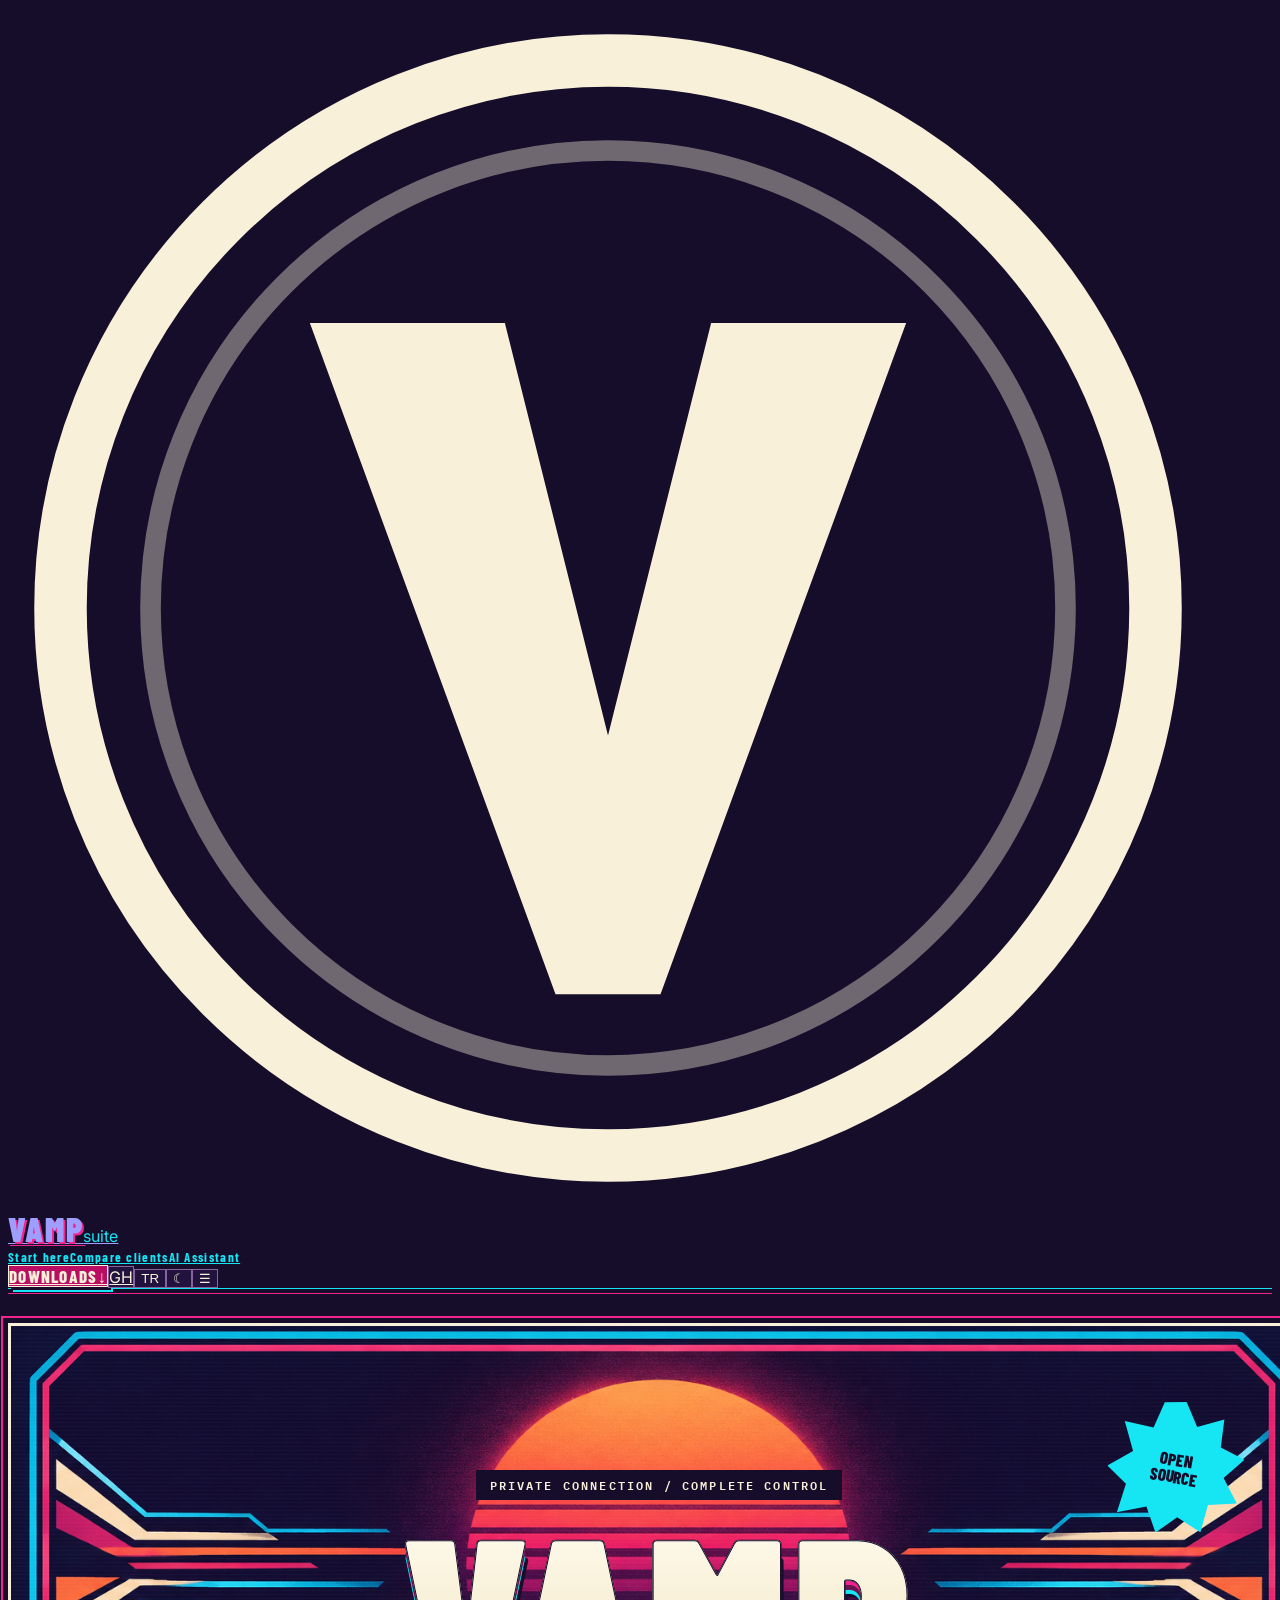
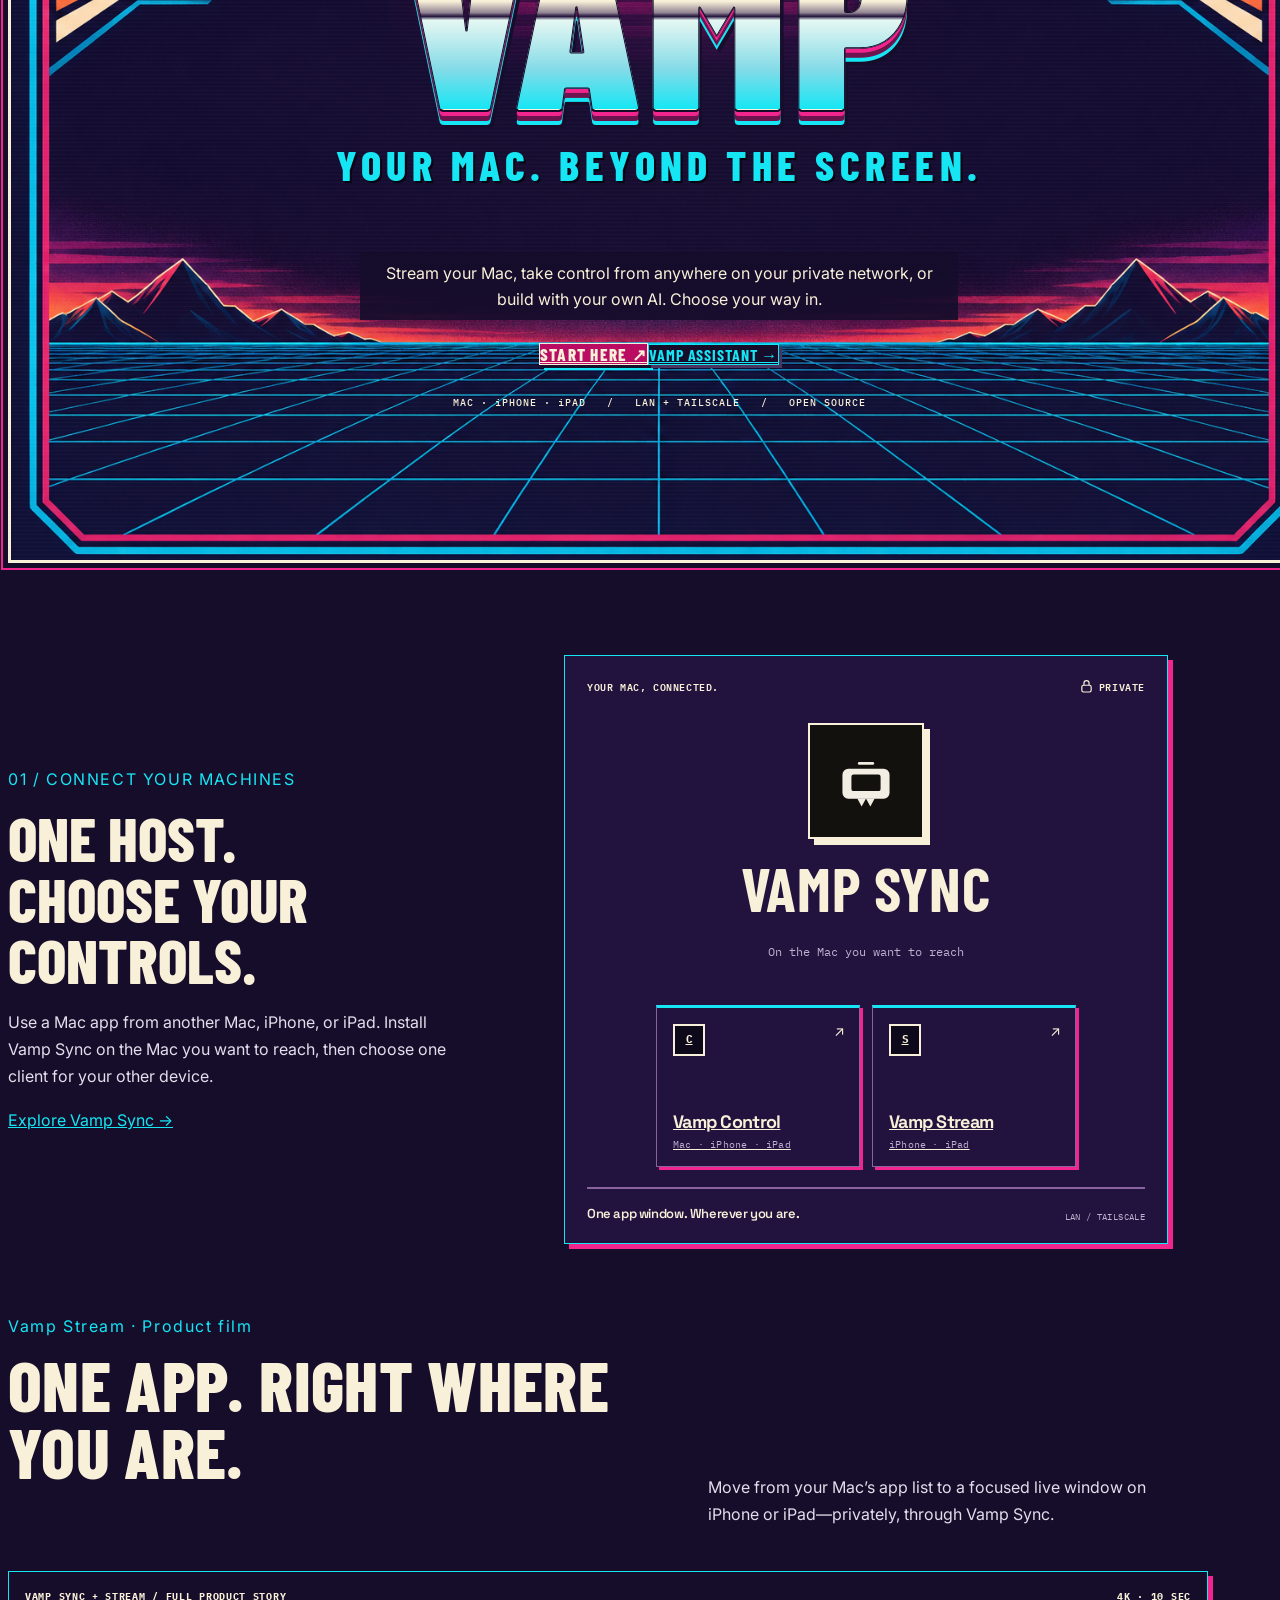
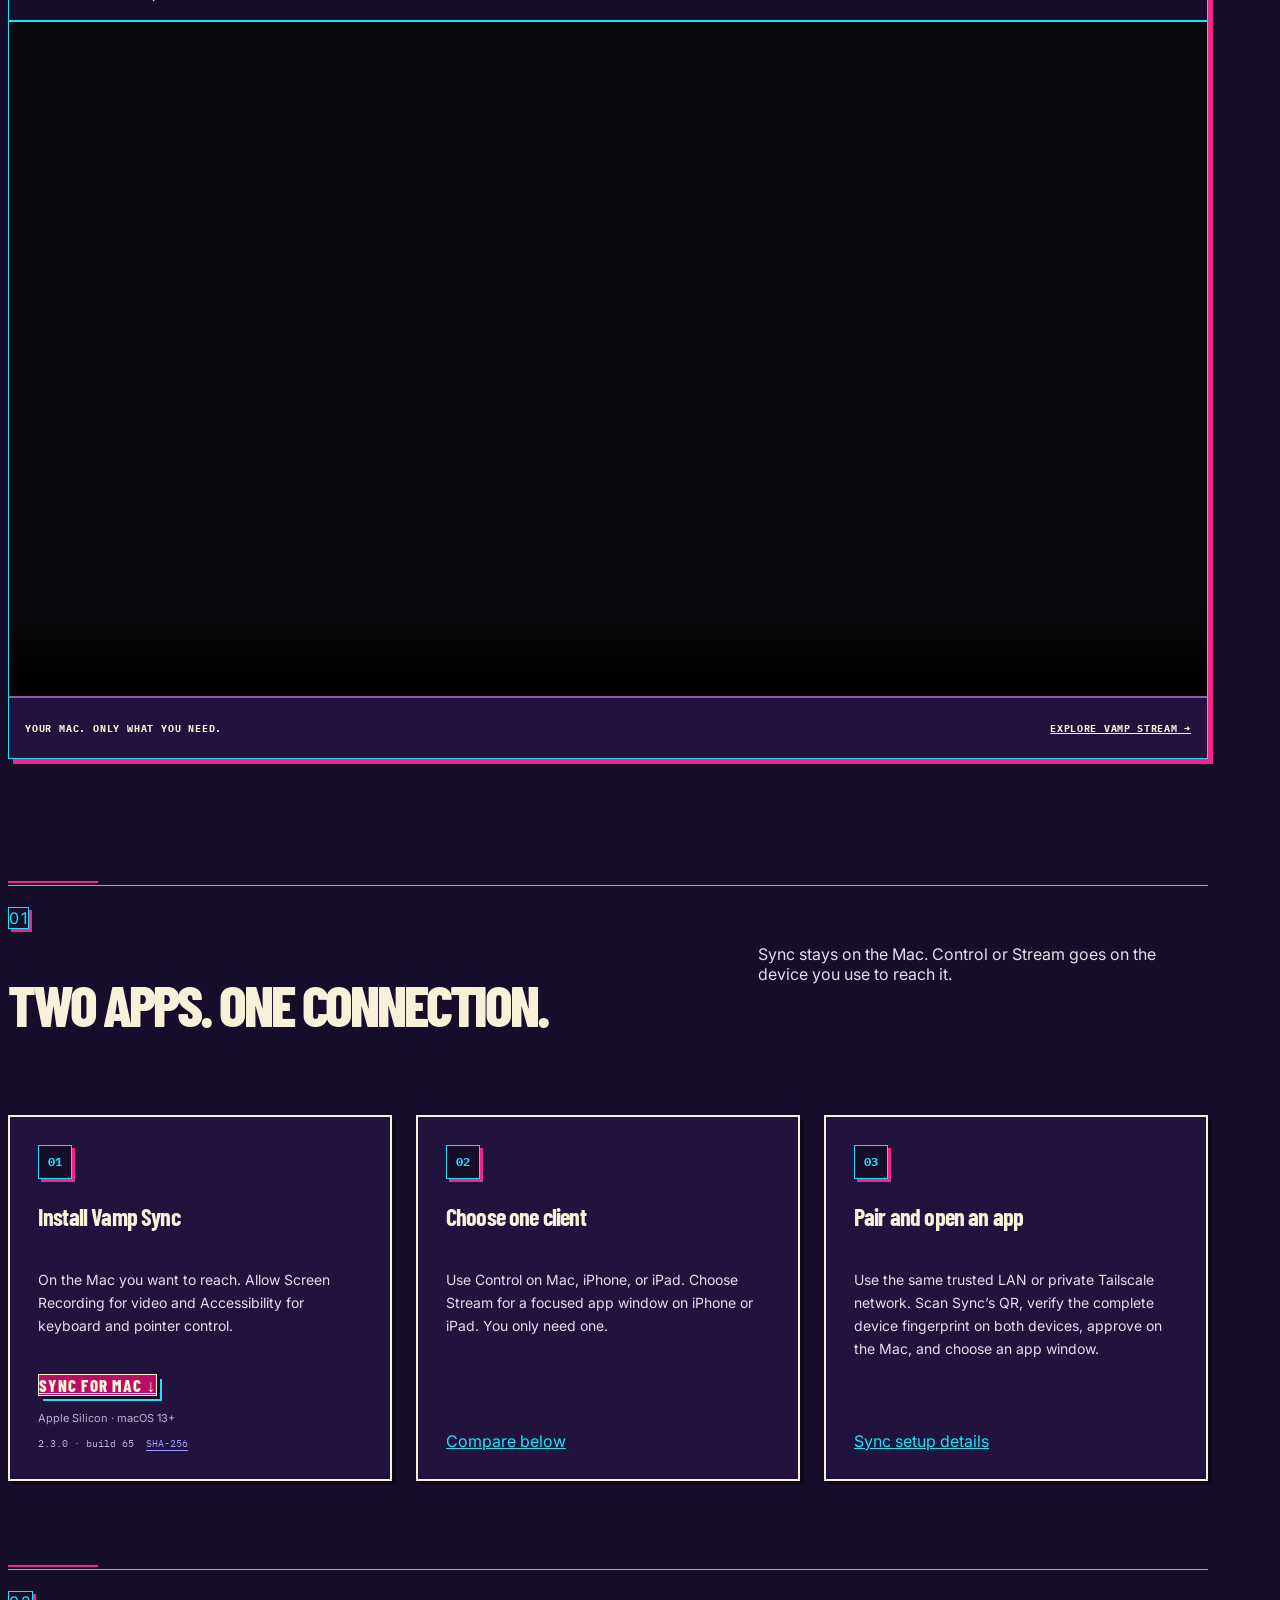
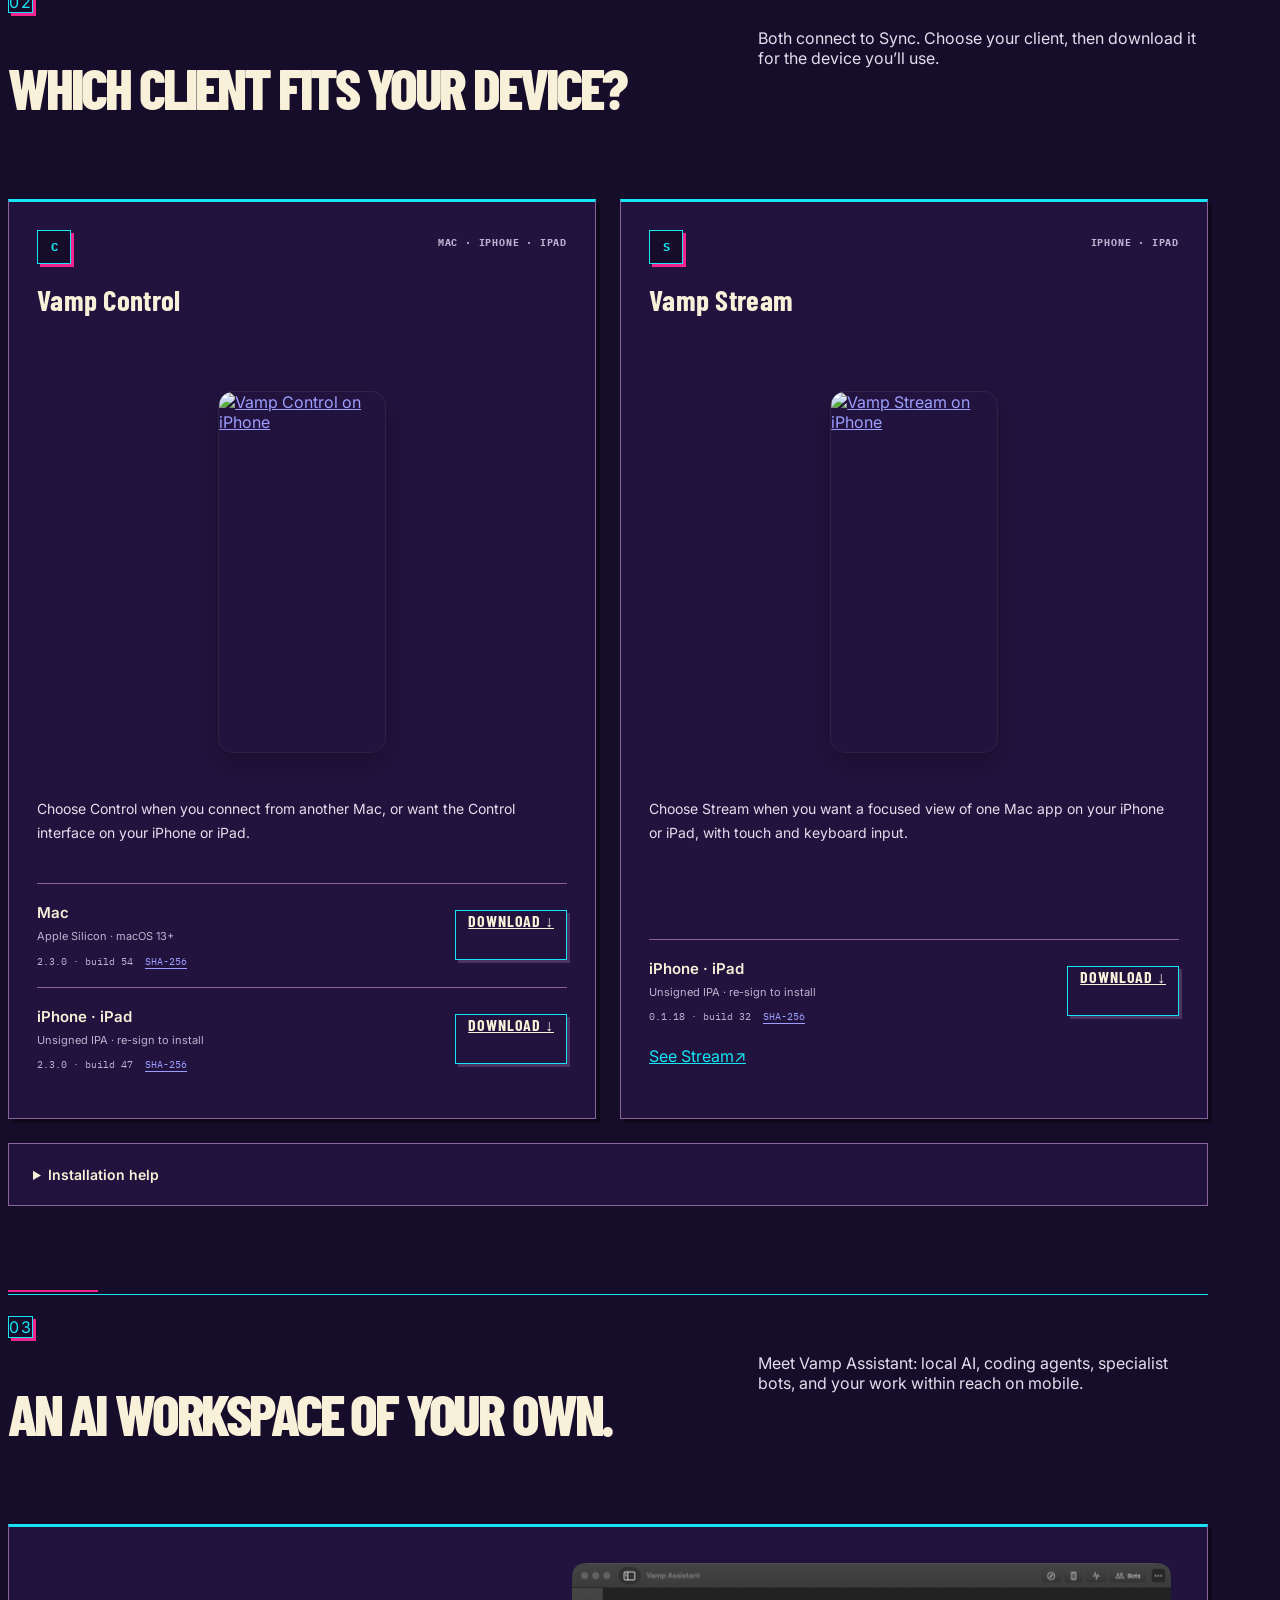
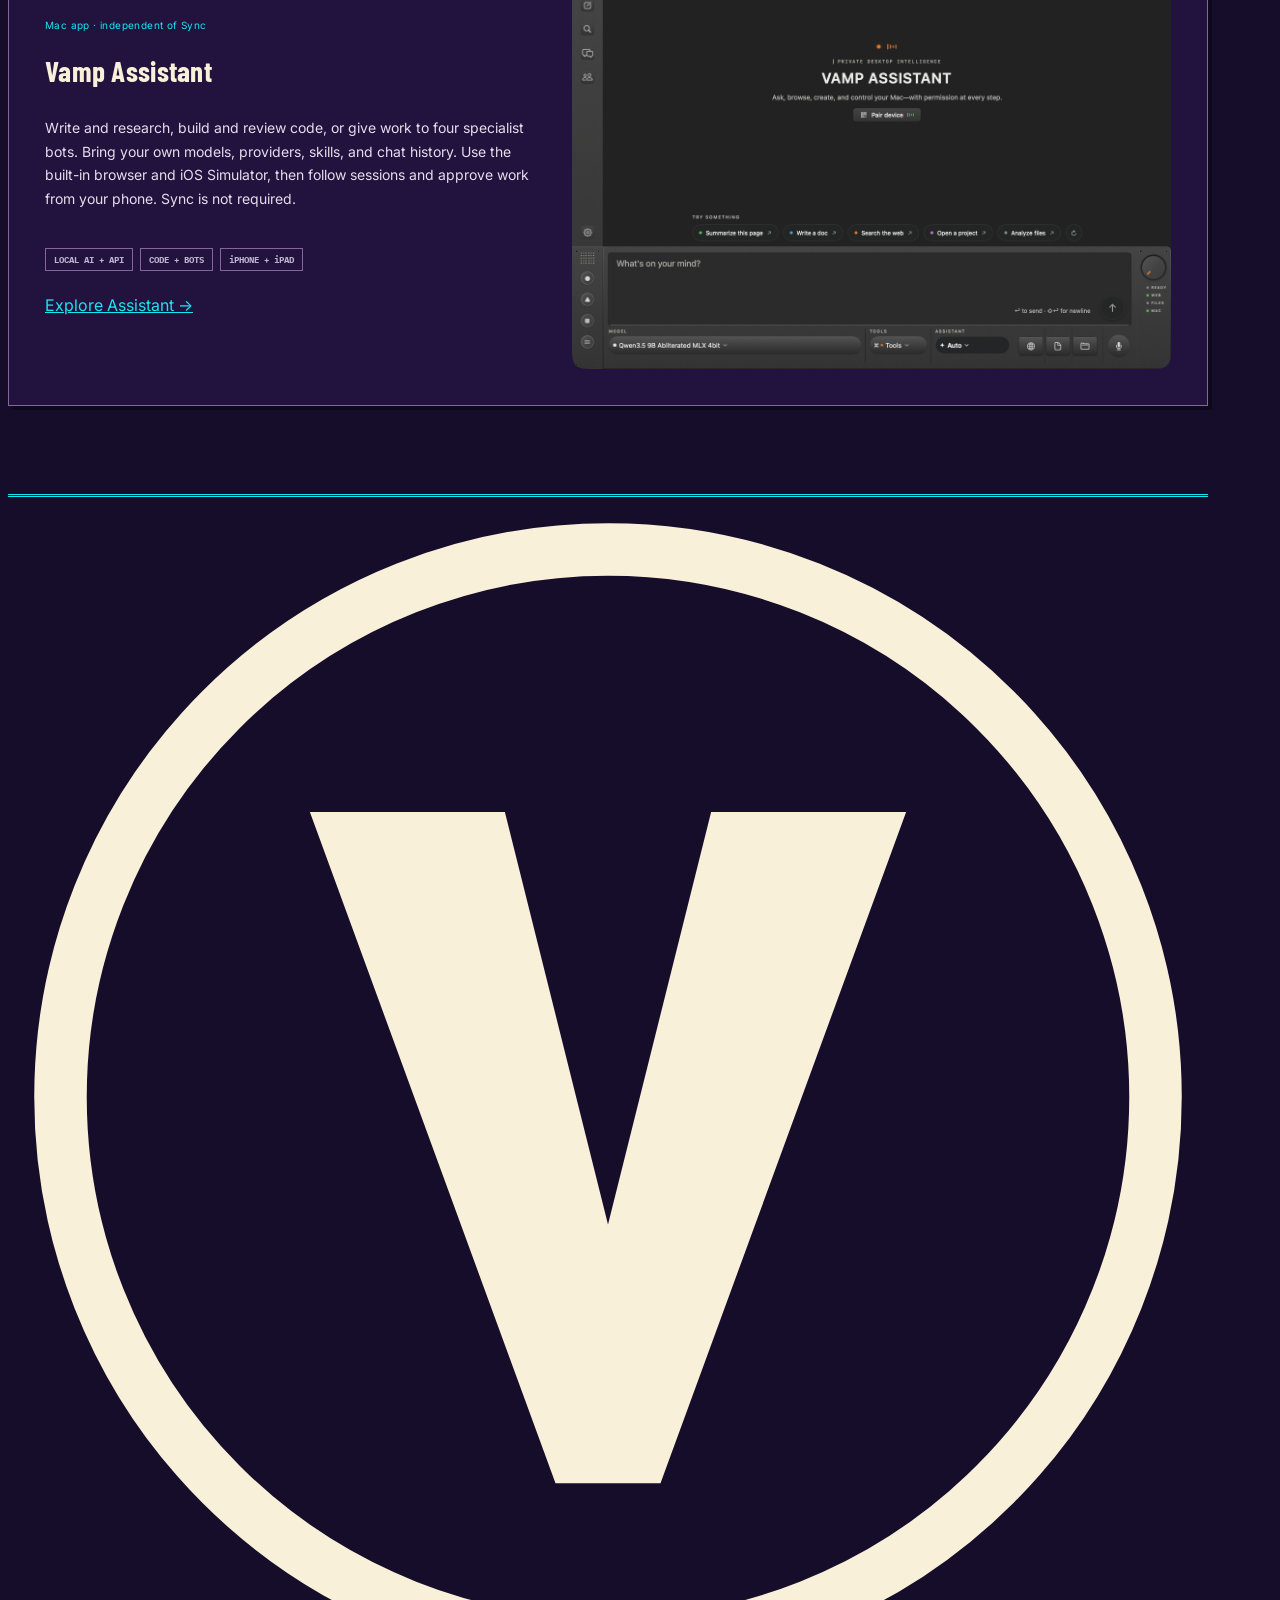
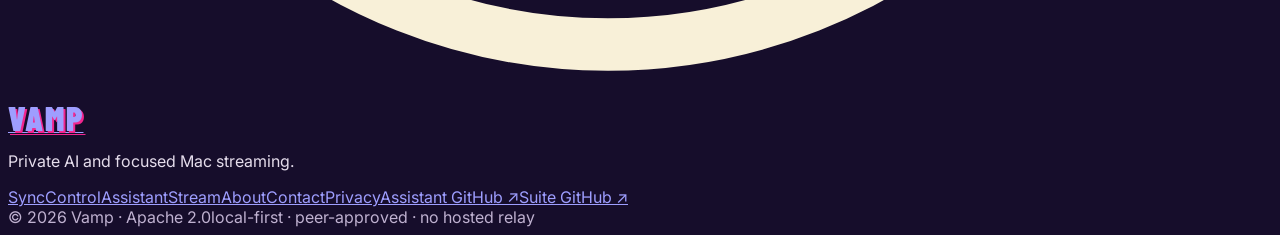
==== commit b863fc16: "Redesign Vamp site as an illustrated arcade cabinet interface" ====
--- a/docs/index.html
+++ b/docs/index.html
@@ -1,5 +1,5 @@
 <!doctype html>
-<html lang="en" data-theme="light">
+<html lang="en" data-theme="dark">
 <head>
   <meta charset="utf-8">
   <meta name="viewport" content="width=device-width, initial-scale=1">
@@ -25,6 +25,7 @@
   <link href="https://fonts.googleapis.com/css2?family=IBM+Plex+Mono:wght@400;500;600;700&family=Inter:wght@400;500;600;700;800&family=Space+Grotesk:wght@500;600;700&display=swap" rel="stylesheet">
   <link rel="stylesheet" href="assets/site.css?v=suite-16">
   <link rel="stylesheet" href="assets/products.css?v=preview-lightbox-20260908">
+<link href="https://fonts.googleapis.com/css2?family=Barlow+Condensed:wght@500;600;700;800;900&display=swap" rel="stylesheet"><link rel="stylesheet" href="assets/arcade.css?v=arcade-20260908">
 </head>
 <body class="suite-home">
   <header class="site-header">
@@ -36,17 +37,25 @@
     <nav class="container mobile-menu" id="mobile-menu" data-open="false" hidden aria-label="Mobile navigation"><a class="text-button" href="#setup"><span data-i18n="ux.start">Start here</span></a><a class="text-button" href="#families"><span data-i18n="ux.compare">Compare clients</span></a><a class="text-button" href="#download"><span data-i18n="ux.downloads">Downloads</span></a><a class="text-button" href="#assistant"><span data-i18n="ai.homeNav">AI Assistant</span></a></nav>
   </header>
 
-  <main id="top"><section class="container product-hero" aria-labelledby="hero-title">
-      <div class="product-hero-copy"><div class="eyebrow" data-i18n="home.eyebrow">One Mac host · Your choice of client</div><h1 id="hero-title"><span data-i18n="home.title1">Your Mac.</span><br><span class="marked" data-i18n="home.title2">In reach.</span></h1><p class="product-hero-sub" data-i18n="ux.hero">Use a Mac app from another Mac, iPhone, or iPad. Install Vamp Sync on the Mac you want to reach, then choose one client for your other device.</p><div class="hero-actions"><a class="primary-button" href="#setup"><span data-i18n="ux.start">Start here</span><span aria-hidden="true">↗</span></a><a class="secondary-button" href="#families"><span data-i18n="home.clientsCta">Choose your client</span></a></div><p class="product-hero-note" data-i18n="home.note">Open source · private LAN or Tailscale · peer-approved.</p><a href="#assistant" class="text-button"><span data-i18n="ai.heroAI">Looking for AI? Meet Vamp Assistant →</span></a></div>
-      <figure id="sync-preview" class="product-visual product-visual--sync" aria-label="Vamp Sync connects your Mac to Control or Stream">
+  <main id="top">
+    <section class="container product-hero arcade-marquee ArcadeFrame ScanlineOverlay" aria-labelledby="hero-title">
+      <img class="marquee-art" src="assets/arcade/marquee-art.png" alt="" fetchpriority="high" width="1536" height="1024">
+      <span class="ArcadeBadge" aria-label="Open source">Open<br>source</span>
+      <p class="marquee-overline">PRIVATE CONNECTION / COMPLETE CONTROL</p>
+      <h1 id="hero-title" data-text="VAMP">VAMP</h1>
+      <p class="marquee-tagline" data-i18n="arcade.tagline">Your Mac. Beyond the screen.</p>
+      <p class="marquee-description" data-i18n="arcade.description">Stream your Mac, take control from anywhere on your private network, or build with your own AI. Choose your way in.</p>
+      <div class="hero-actions"><a class="primary-button ArcadeButton" href="#setup"><span data-i18n="ux.start">Start here</span> ↗</a><a class="secondary-button" href="assistant/">Vamp Assistant →</a></div>
+      <p class="marquee-foot">MAC · iPHONE · iPAD &nbsp; / &nbsp; LAN + TAILSCALE &nbsp; / &nbsp; OPEN SOURCE</p>
+    </section>
+    <section class="container arcade-routing" aria-labelledby="routing-title"><div><div class="eyebrow">01 / CONNECT YOUR MACHINES</div><h2 id="routing-title" data-i18n="arcade.routing">One host.<br>Choose your controls.</h2><p data-i18n="ux.hero">Use a Mac app from another Mac, iPhone, or iPad. Install Vamp Sync on the Mac you want to reach, then choose one client for your other device.</p><a class="text-button" href="sync/">Explore Vamp Sync →</a></div><figure id="sync-preview" class="product-visual product-visual--sync" aria-label="Vamp Sync connects your Mac to Control or Stream">
         <div class="sync-scene-heading"><span data-i18n="sync.sceneHeading">Your Mac, connected.</span><span class="sync-private"><svg viewBox="0 0 20 20" fill="none" stroke="currentColor" stroke-width="1.4" aria-hidden="true"><rect x="4.5" y="8.5" width="11" height="8" rx="2"/><path d="M7 8.5V6a3 3 0 0 1 6 0v2.5"/></svg><span data-i18n="sync.scenePrivate">Private</span></span></div>
         <div class="sync-diagram">
           <div class="sync-host"><div class="sync-mark-tile" aria-hidden="true"><svg viewBox="0 0 64 64" fill="currentColor"><rect x="23" y="11" width="18" height="3.2" rx="1.6"/><path fill-rule="evenodd" d="M12.5 18.5h39A6.5 6.5 0 0 1 58 25v20a6.5 6.5 0 0 1-6.5 6.5h-39A6.5 6.5 0 0 1 6 45V25a6.5 6.5 0 0 1 6.5-6.5zm5.8 6.4h27.4a2.4 2.4 0 0 1 2.4 2.4v13.4a2.4 2.4 0 0 1-2.4 2.4H18.3a2.4 2.4 0 0 1-2.4-2.4V27.3a2.4 2.4 0 0 1 2.4-2.4z"/><path d="M22.4 51.2 27.2 60 32 51.2z"/><path d="M32 51.2 36.8 60 41.6 51.2z"/></svg></div><h2>Vamp Sync</h2><p data-i18n="sync.sceneHost">On the Mac you want to reach</p></div>
           <div class="sync-destinations"><a class="sync-destination" href="#control"><span class="sync-destination-index">C</span><strong>Vamp Control</strong><span>Mac · iPhone · iPad</span><span class="sync-destination-arrow" aria-hidden="true">↗</span></a><a class="sync-destination" href="stream/"><span class="sync-destination-index">S</span><strong>Vamp Stream</strong><span>iPhone · iPad</span><span class="sync-destination-arrow" aria-hidden="true">↗</span></a></div>
         </div>
         <figcaption class="sync-scene-caption"><span data-i18n="sync.sceneCaption">One app window. Wherever you are.</span><span>LAN / Tailscale</span></figcaption>
-      </figure>
-    </section>
+      </figure></section>
     <section class="container promo-film-section" aria-labelledby="promo-film-title">
       <div class="promo-film-intro">
         <div>
@@ -76,6 +85,6 @@
     <section class="container product-section" id="assistant"><div class="product-section-head"><div><div class="section-kicker"><span class="number">03</span><span class="bar"></span></div><h2 class="section-title" data-i18n="ai.homeTitle">An AI workspace of your own.</h2></div><p class="section-lead" data-i18n="ai.homeLead">Meet Vamp Assistant: local AI, coding agents, specialist bots, and your work within reach on mobile.</p></div><article class="family-card optional-assistant"><div><div class="eyebrow"><span data-i18n="ai.independent">Mac app · independent of Sync</span></div><h3>Vamp Assistant</h3><p data-i18n="ai.homeCopy">Write and research, build and review code, or give work to four specialist bots. Bring your own models, providers, skills, and chat history. Use the built-in browser and iOS Simulator, then follow sessions and approve work from your phone. Sync is not required.</p><div class="card-meta"><span>LOCAL AI + API</span><span>CODE + BOTS</span><span>iPHONE + iPAD</span></div><a class="text-button" href="assistant/"><span data-i18n="ux.assistantMore">Explore Assistant →</span></a></div><a class="family-preview assistant-desktop-preview" href="assets/assistant/teenlight/00-home.jpg" data-theme-light="assets/assistant/teenlight/00-home.jpg" data-theme-dark="assets/assistant/teendark/00-home.png" target="_blank" rel="noreferrer" aria-label="Open full Assistant Mac preview"><img src="assets/assistant/teenlight/00-home.jpg" data-theme-light="assets/assistant/teenlight/00-home.jpg" data-theme-dark="assets/assistant/teendark/00-home.png" alt="Vamp Assistant home with model picker and agent composer" loading="lazy" width="1240" height="840"></a></article></section></main>
 
   <footer class="container site-footer"><div class="footer-top"><div class="footer-brand"><a class="brand" href="#top" aria-label="Vamp home"><span class="brand-mark" aria-hidden="true"><svg viewBox="0 0 32 32"><circle cx="16" cy="16" r="14.6" fill="none" stroke="currentColor" stroke-width="1.4"/><path fill="currentColor" d="M8.05 8.4h5.2L16 19.4l2.75-11h5.2L17.4 26.3h-2.8L8.05 8.4z"/></svg></span><span class="brand-word">Vamp</span></a><p data-i18n="footer.familyCopy">Private AI and focused Mac streaming.</p></div><div class="footer-links"><a href="sync/">Sync</a><a href="#control">Control</a><a href="assistant/">Assistant</a><a href="stream/">Stream</a><a href="about/">About</a><a href="contact/">Contact</a><a href="privacy/">Privacy</a><a href="https://github.com/Mesutcydev/vamp-assistant" target="_blank" rel="noreferrer">Assistant GitHub ↗</a><a href="https://github.com/Mesutcydev/vamp-suite" target="_blank" rel="noreferrer">Suite GitHub ↗</a></div></div><div class="footer-bottom"><span>© <span id="year"></span> Vamp · Apache 2.0</span><span data-i18n="footer.meta">local-first · peer-approved · no hosted relay</span></div></footer>
-  <script src="assets/site.js?v=preview-lightbox-20260908" defer></script>
+  <script src="assets/site.js?v=arcade-20260908" defer></script>
 </body>
 </html>
--- a/docs/assets/arcade.css
+++ b/docs/assets/arcade.css
@@ -0,0 +1,130 @@
+/* Arcade hardware design system. Artwork lives in the marquee; content stays crisp. */
+:root, html[data-theme="dark"] {
+  --arcade-bg: #160D2B; --arcade-panel: #21133D; --arcade-cyan: #16E6F4;
+  --arcade-magenta: #F2258F; --arcade-pink: #FF4D9F; --arcade-cream: #F8F0D8;
+  --arcade-orange: #FF7657; --arcade-yellow: #FFD467;
+  --frame-thin: 1px; --frame-heavy: 3px; --scanline-opacity: .025; --extrusion-depth: 5px;
+  --bg: var(--arcade-bg); --bg-deep: #0e081b; --surface: var(--arcade-panel); --surface-2: #291a45; --surface-3: #34234f;
+  --ink: var(--arcade-cream); --text: #e5ddec; --muted: #bfb1d0;
+  --line: #49355f; --line-strong: #88639d; --accent: var(--arcade-cyan); --accent-strong: var(--arcade-cyan);
+  --on-accent: #160D2B; --accent-soft: #163641; --mint: var(--arcade-cyan); --yellow: var(--arcade-yellow);
+  --product-glass: var(--arcade-panel); --shadow: 5px 5px 0 #090512;
+  --arcade-display: 'Barlow Condensed', 'Arial Narrow', sans-serif;
+  color-scheme: dark;
+}
+html[data-theme="light"] {
+  --bg: #F8F0D8; --bg-deep: #160D2B; --surface: #fff9e8; --surface-2: #efe3cd; --surface-3: #e2d2c4;
+  --ink: #21133D; --text: #392d4a; --muted: #625070; --line: #c7b4c7; --line-strong: #8b739e;
+  --accent: #006d7b; --accent-strong: #006d7b; --on-accent: #F8F0D8; --accent-soft: #d8edef;
+  --product-glass: var(--surface); color-scheme: light;
+}
+body { background: var(--bg); color: var(--text); font-family: 'Inter', Arial, sans-serif; }
+body::before, body::after, html[data-theme="dark"] body::before, html[data-theme="dark"] body::after { display: none; }
+body .container { width: min(1240px, calc(100% - 64px)); }
+body .site-header { background: var(--bg); border-bottom: 1px solid var(--accent); box-shadow: 0 4px 0 var(--bg), 0 5px 0 var(--arcade-magenta); backdrop-filter: none; }
+body .nav { min-height: 82px; }
+body .brand-word { font: 900 34px/1 var(--arcade-display); letter-spacing: .055em; text-transform: uppercase; text-shadow: 2px 2px 0 var(--arcade-magenta); }
+body .brand-mark { border-radius: 0; color: var(--ink); background: transparent; }
+body .brand-tag { color: var(--accent); border-color: var(--accent); border-radius: 0; }
+body .nav-links .text-button { font: 700 13px/1.2 var(--arcade-display); letter-spacing: .1em; }
+body :is(.primary-button, .secondary-button, .icon-button, .menu-button, .ArcadeButton) { border-radius: 0; transition: color 120ms, background 120ms, transform 120ms, box-shadow 120ms; }
+body :is(.primary-button, .ArcadeButton) { color: var(--arcade-cream); background: #b90c62; border: 1px solid var(--arcade-cream); box-shadow: 3px 3px 0 var(--arcade-bg), 5px 5px 0 var(--arcade-cyan); font: 800 17px/1.2 var(--arcade-display); letter-spacing: .075em; text-transform: uppercase; min-height: 48px; }
+body :is(.primary-button, .ArcadeButton):hover { background: #cd126e; transform: translate(-1px,-1px); box-shadow: 4px 4px 0 var(--arcade-bg), 6px 6px 0 var(--arcade-cyan); }
+body .secondary-button { color: var(--ink); background: var(--surface); border: 1px solid var(--accent); box-shadow: 3px 3px 0 var(--line); min-height: 48px; font: 700 16px/1.2 var(--arcade-display); letter-spacing: .055em; text-transform: uppercase; }
+body .secondary-button:hover { border-color: var(--arcade-magenta); color: var(--ink); background: var(--surface-2); transform: translateX(1px); }
+body :is(.icon-button,.menu-button) { color: var(--ink); background: var(--surface); border: 1px solid var(--line-strong); box-shadow: none; }
+body .text-button { color: var(--accent); }
+body .eyebrow, body .section-kicker, body .tile-lab { color: var(--accent); letter-spacing: .1em; }
+body :is(.family-card,.feature-card,.path-card,.gallery-card,.download-card,.surface-card,.flow-step,.security-callout,.sync-destination,.ArcadeFrame) { border: var(--frame-thin) solid var(--line-strong); border-top: 3px solid var(--accent); border-radius: 0; background: var(--surface); box-shadow: 4px 4px 0 var(--bg-deep); backdrop-filter: none; -webkit-backdrop-filter: none; }
+body :is(.family-card,.feature-card,.path-card,.gallery-card):hover { transform: none; box-shadow: 4px 4px 0 var(--arcade-magenta); }
+body :is(.section-title,.trust-card h1,.promo-film-intro h2,.ArcadeHeading) { font-family: var(--arcade-display); font-weight: 800; letter-spacing: .005em; text-transform: uppercase; color: var(--ink); }
+body .section-title, body.suite-home .section-title { font-size: clamp(36px,4.5vw,62px); line-height: .98; }
+body :is(.family-card h3,.feature-card h3,.path-card h3,.flow-step h3,.gallery-copy h3,.download-card h3,.sync-host h2) { font-family: var(--arcade-display); font-weight: 700; letter-spacing: .01em; }
+body :is(.family-card h3,.gallery-copy h3,.download-card h3) { font-size: 29px; }
+body :is(.card-number,.section-kicker .number) { border-radius: 0; border: 1px solid var(--accent); background: var(--bg); color: var(--accent); box-shadow: 3px 3px 0 var(--arcade-magenta); }
+body :is(.card-tag,.card-meta span) { border-radius: 0; border-color: var(--line-strong); color: var(--muted); }
+body .product-section { padding-top: 88px; }
+body .product-section-head { padding-top: 22px; border-top: 1px solid var(--accent); position: relative; }
+body .product-section-head::before, .RetroDivider { content: ''; position: absolute; top: -5px; left: 0; width: 90px; height: 2px; background: var(--arcade-magenta); }
+body .product-stat { background: var(--surface); backdrop-filter: none; }
+body .product-rail { border: 1px solid var(--accent); background: var(--line); }
+body .product-stat strong { color: var(--ink); font-family: var(--arcade-display); text-transform: uppercase; }
+body :is(.product-visual,.promo-film-frame) { border: 1px solid var(--accent); border-radius: 0; background: var(--surface); box-shadow: 5px 5px 0 var(--arcade-magenta); }
+body .product-visual::before { background: none; }
+body .product-visual--sync { background: var(--surface); }
+body .product-visual--sync::after { display: none; }
+body :is(.sync-mark-tile,.sync-destination-index) { border-radius: 0; background: var(--bg-deep); color: var(--arcade-cream); }
+body .sync-scene-heading, body .sync-scene-caption { color: var(--ink); border-color: var(--line-strong); }
+body .sync-destination { box-shadow: 3px 3px 0 var(--arcade-magenta); }
+body .visual-bar, body .promo-film-bar { color: var(--arcade-cream); border-color: var(--arcade-cyan); background: var(--arcade-bg); }
+body .visual-shot { border: 1px solid var(--line-strong); box-shadow: 4px 4px 0 var(--arcade-magenta); }
+body .visual-label { background: var(--surface); border: 1px solid var(--accent); box-shadow: 3px 3px 0 var(--arcade-magenta); }
+body .gallery-copy { border-top: 1px solid var(--line-strong); }
+body .client-preview::before { display: none; }
+body :is(.client-preview img,.assistant-desktop-preview img) { box-shadow: none; }
+body .promo-film-stage::before { display: none; }
+body .promo-film-caption { background: var(--surface); border-color: var(--line-strong); }
+body .security-callout { color: var(--text); }
+body .guard { background: var(--surface); }
+body .guard-grid { background: var(--line); border-color: var(--line-strong); }
+body .install-notes { border-color: var(--line-strong); background: var(--surface); }
+body input, body select, body textarea { border-radius: 0; background: var(--surface); color: var(--ink); border: 1px solid var(--accent); }
+body :focus-visible { outline: 2px solid var(--accent); outline-offset: 4px; }
+body .site-footer { border-top: 3px double var(--accent); margin-top: 88px; }
+body .footer-bottom { border-color: var(--arcade-magenta); color: var(--muted); }
+body .product-hero:not(.arcade-marquee) { gap: 48px; padding-block: 64px; }
+body .product-hero h1 { font: 900 clamp(58px,6.5vw,100px)/.95 var(--arcade-display); letter-spacing: .005em; text-transform: uppercase; text-shadow: 3px 3px 0 var(--arcade-magenta), 5px 5px 0 var(--bg-deep); }
+body .product-hero h1 .marked { color: var(--accent); background: none; padding: 0; }
+/* Marquee composition: illustration is decorative; every label remains live text. */
+body .arcade-marquee { display: flex; flex-direction: column; justify-content: center; text-align: center; isolation: isolate; position: relative; min-height: 690px; margin-top: 34px; padding: 68px 48px 76px; gap: 0; color: var(--arcade-cream); background: var(--arcade-bg); border: 3px solid var(--arcade-cream); box-shadow: 0 0 0 5px var(--arcade-bg), 0 0 0 7px var(--arcade-magenta); overflow: hidden; }
+.marquee-art { position: absolute; inset: 0; width: 100%; height: 100%; object-fit: cover; pointer-events: none; z-index: -2; }
+.ScanlineOverlay::after { position: absolute; inset: 0; content: ''; background: repeating-linear-gradient(to bottom, rgba(255,255,255,var(--scanline-opacity)) 0 1px, transparent 1px 4px); pointer-events: none; z-index: -1; }
+.marquee-overline { font: 600 12px/1.5 'IBM Plex Mono', monospace; letter-spacing: .18em; color: var(--arcade-cream); margin-bottom: 20px; background: var(--arcade-bg); padding: 6px 14px; }
+body .arcade-marquee h1 { margin: 0; max-width: none; font: 900 clamp(120px,19vw,252px)/.78 var(--arcade-display); letter-spacing: .025em; color: var(--arcade-cream); -webkit-text-stroke: 2px var(--arcade-bg); text-shadow: 0 5px 0 var(--arcade-magenta), 0 10px 0 #6d134d, 0 14px 0 var(--arcade-cyan), 3px 17px 0 var(--arcade-bg); }
+.marquee-tagline { margin-top: 32px; font: 800 clamp(23px,3.3vw,42px)/1.1 var(--arcade-display); letter-spacing: .13em; color: var(--arcade-cyan); text-transform: uppercase; text-shadow: 2px 2px 0 #090512; }
+.marquee-description { max-width: 570px; font-size: 16px; line-height: 1.65; color: var(--arcade-cream); margin: 22px auto 0; background: #160d2be6; padding: 8px 14px; }
+body .arcade-marquee .hero-actions { justify-content: center; margin-top: 24px; }
+body .arcade-marquee .primary-button { min-width: 208px; }
+body .arcade-marquee .secondary-button { color: var(--arcade-cyan); background: var(--arcade-bg); border-color: var(--arcade-cyan); }
+.marquee-foot { margin-top: 30px; font: 500 10px/1.5 'IBM Plex Mono',monospace; color: var(--arcade-cream); letter-spacing: .1em; }
+.ArcadeBadge { display: grid; place-items: center; width: 94px; height: 94px; padding: 20px; clip-path: polygon(50% 0,61% 17%,80% 8%,81% 29%,100% 35%,87% 51%,100% 68%,79% 73%,77% 94%,58% 86%,44% 100%,34% 82%,13% 90%,16% 68%,0 57%,17% 43%,7% 22%,29% 23%,34% 3%); background: var(--arcade-cyan); color: var(--arcade-bg); font: 800 17px/1 var(--arcade-display); text-transform: uppercase; }
+.arcade-marquee .ArcadeBadge { position: absolute; right: 5%; top: 9%; transform: rotate(10deg); }
+.arcade-routing { display: grid; grid-template-columns: .8fr 1.2fr; gap: 60px; align-items: center; padding-block: 76px 30px; }
+.arcade-routing .product-visual { min-height: 410px; }
+.arcade-routing h2 { font: 800 clamp(38px,4.8vw,62px)/1 var(--arcade-display); text-transform: uppercase; color: var(--ink); margin: 18px 0; }
+.arcade-routing p { line-height: 1.7; margin-bottom: 20px; }
+@media (max-width:980px) {
+ body .container { width: calc(100% - 40px); }
+ body .product-hero:not(.arcade-marquee), .arcade-routing { grid-template-columns: 1fr; }
+ body .arcade-marquee { min-height: 610px; padding-inline: 36px; }
+ .arcade-marquee .ArcadeBadge { width: 72px; height: 72px; font-size: 13px; right: 4%; top: 7%; }
+ .arcade-routing { gap: 28px; }
+}
+@media (max-width:720px) {
+ body .container { width: calc(100% - 32px); }
+ body .nav { min-height: 68px; }
+ body .brand-word { font-size: 27px; }
+ body .arcade-marquee { min-height: 585px; margin-top: 22px; padding: 76px 20px 42px; }
+ body .arcade-marquee h1 { font-size: clamp(110px,29vw,190px); -webkit-text-stroke: 1px var(--arcade-bg); }
+ .marquee-art { object-fit: cover; }
+ .marquee-overline { font-size: 9px; letter-spacing: .07em; margin-bottom: 22px; }
+ .marquee-tagline { font-size: 24px; letter-spacing: .06em; }
+ .marquee-description { font-size: 14px; margin-top: 16px; }
+ .arcade-marquee .ArcadeBadge { width: 60px; height: 60px; padding: 12px; top: 12px; right: 14px; font-size: 11px; }
+ body .arcade-marquee .hero-actions { width: 100%; gap: 14px; }
+ body .arcade-marquee .hero-actions a { width: 100%; }
+ .marquee-foot { font-size: 8px; }
+ body .product-section { padding-top: 58px; }
+ body .product-hero h1 { font-size: 62px; }
+ body .product-hero:not(.arcade-marquee) { padding-top: 40px; gap: 32px; }
+ body .gallery-copy h3 { font-size: 26px; }
+}
+@media(prefers-reduced-motion:reduce) {
+ html { scroll-behavior: auto; }
+ *, *::before, *::after { animation: none !important; transition: none !important; }
+}
+html, html[data-theme="dark"], html[data-theme="light"], html[data-theme="dark"] body { background: var(--bg); }
+html[data-theme="dark"] .product-visual--sync::before { background: none; }
+body .arcade-marquee h1 { position: relative; }
+body .arcade-marquee h1::after { content: attr(data-text); position: absolute; inset: 0; background: linear-gradient(to bottom, #fffbed 0%, #f8f0d8 43%, #938594 49%, #23143c 51%, #e5f7f2 53%, #84dbe8 79%, #16e6f4 100%); -webkit-background-clip: text; background-clip: text; color: transparent; -webkit-text-stroke: 1px #160D2B; text-shadow: none; }
+@media(max-width:720px) { body.suite-home .arcade-marquee h1 { font-size: clamp(110px,29vw,190px); } }
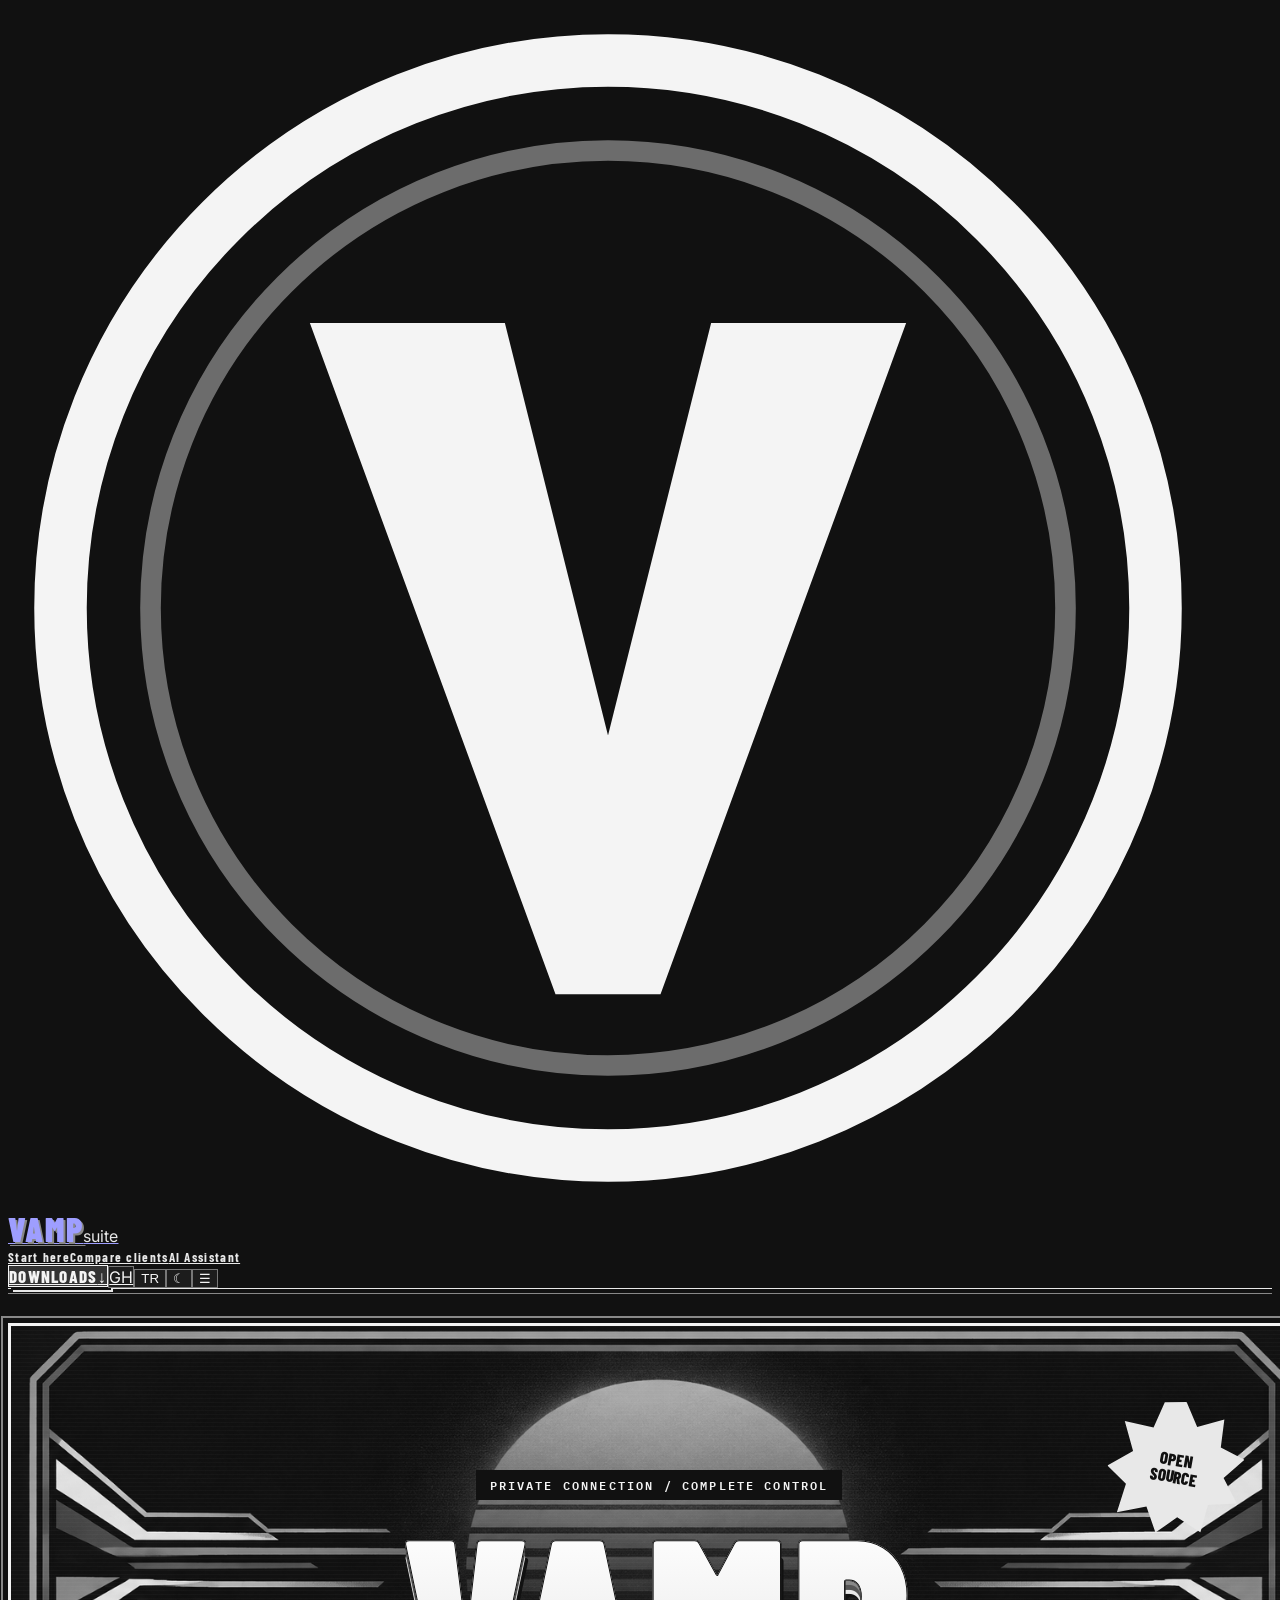
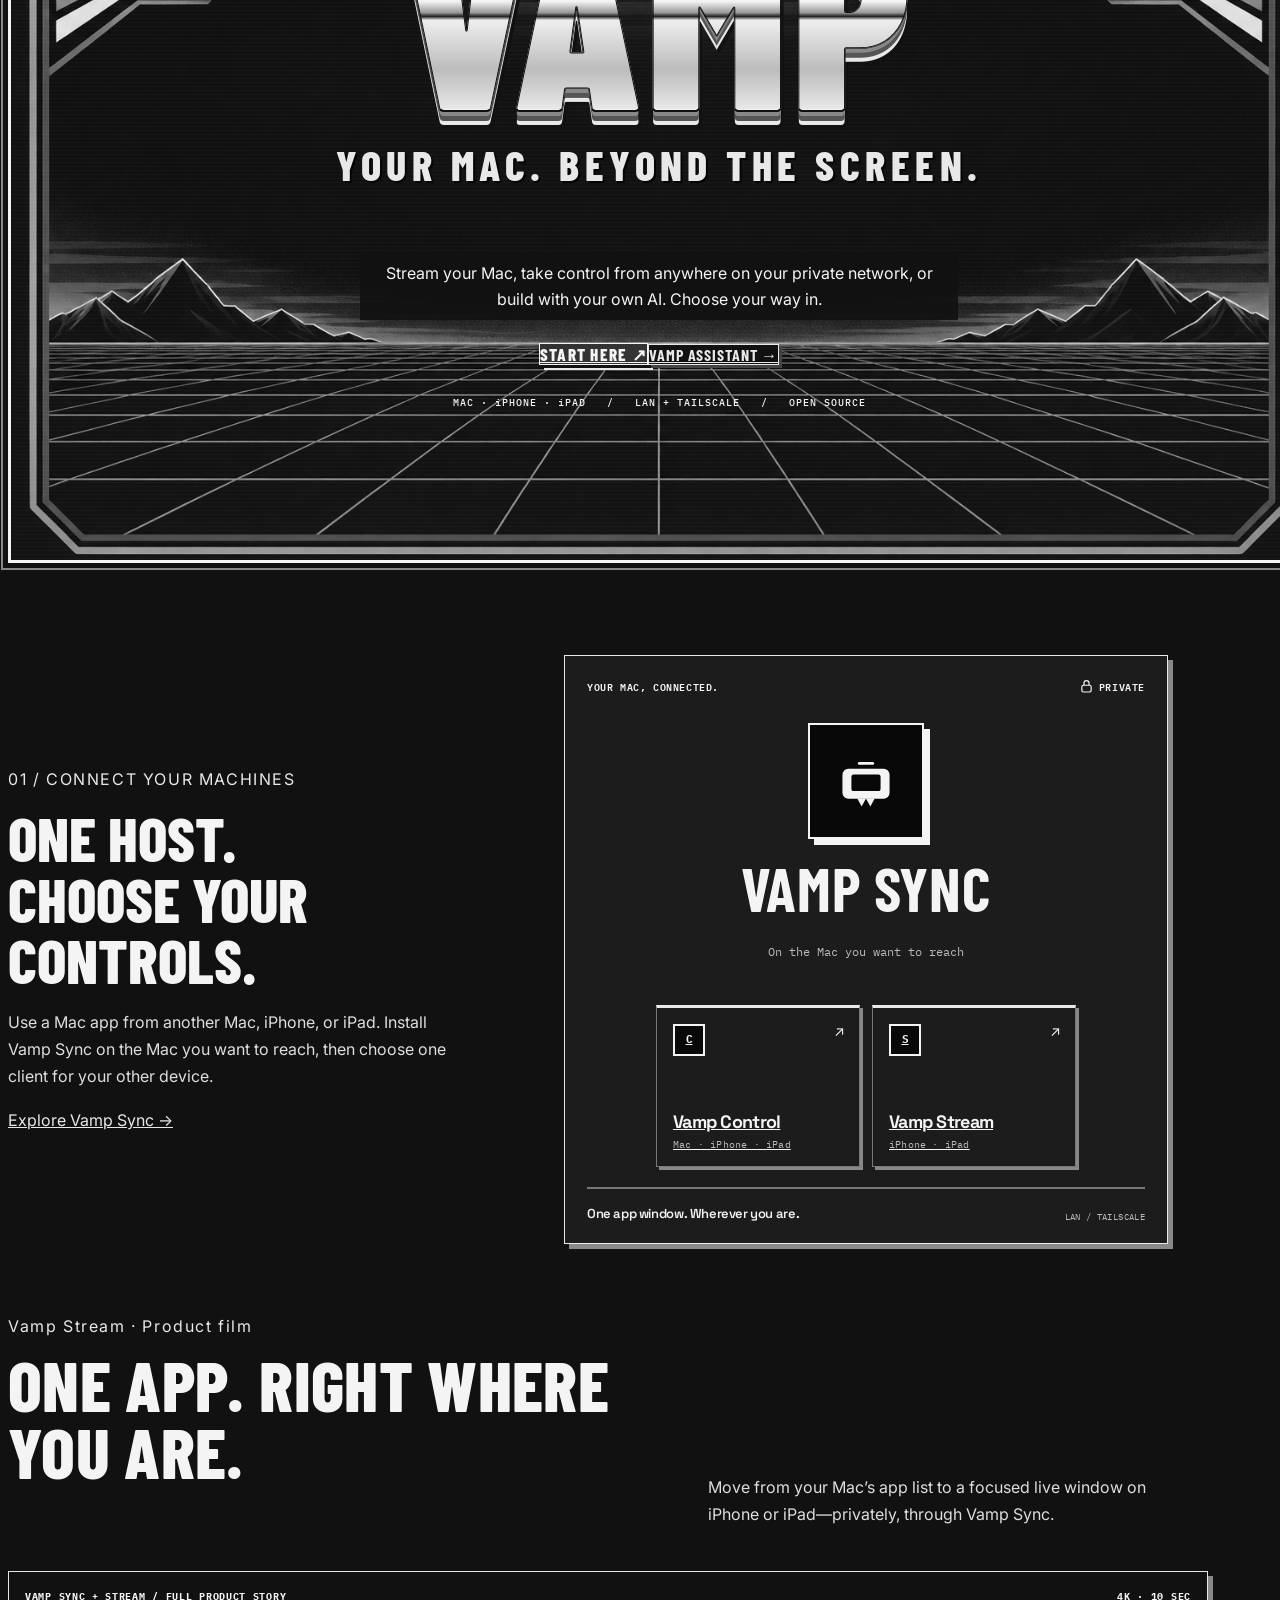
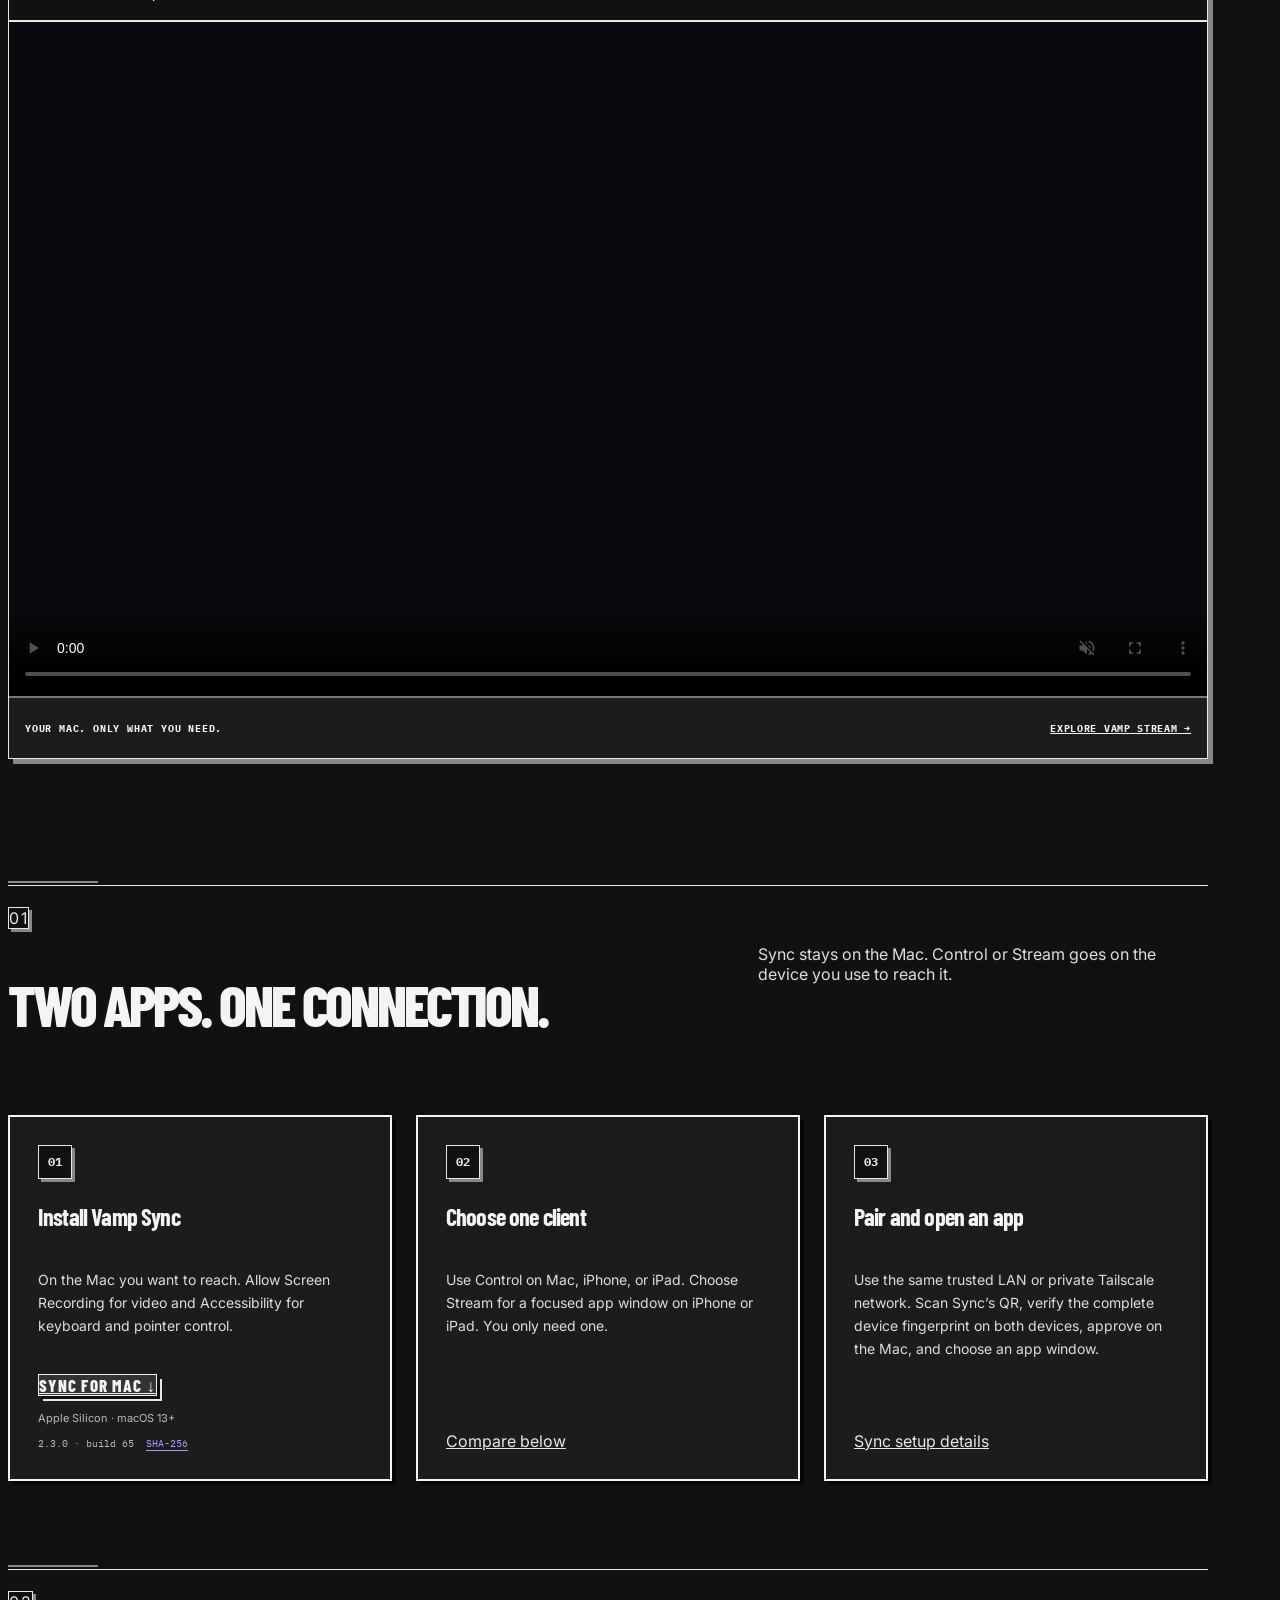
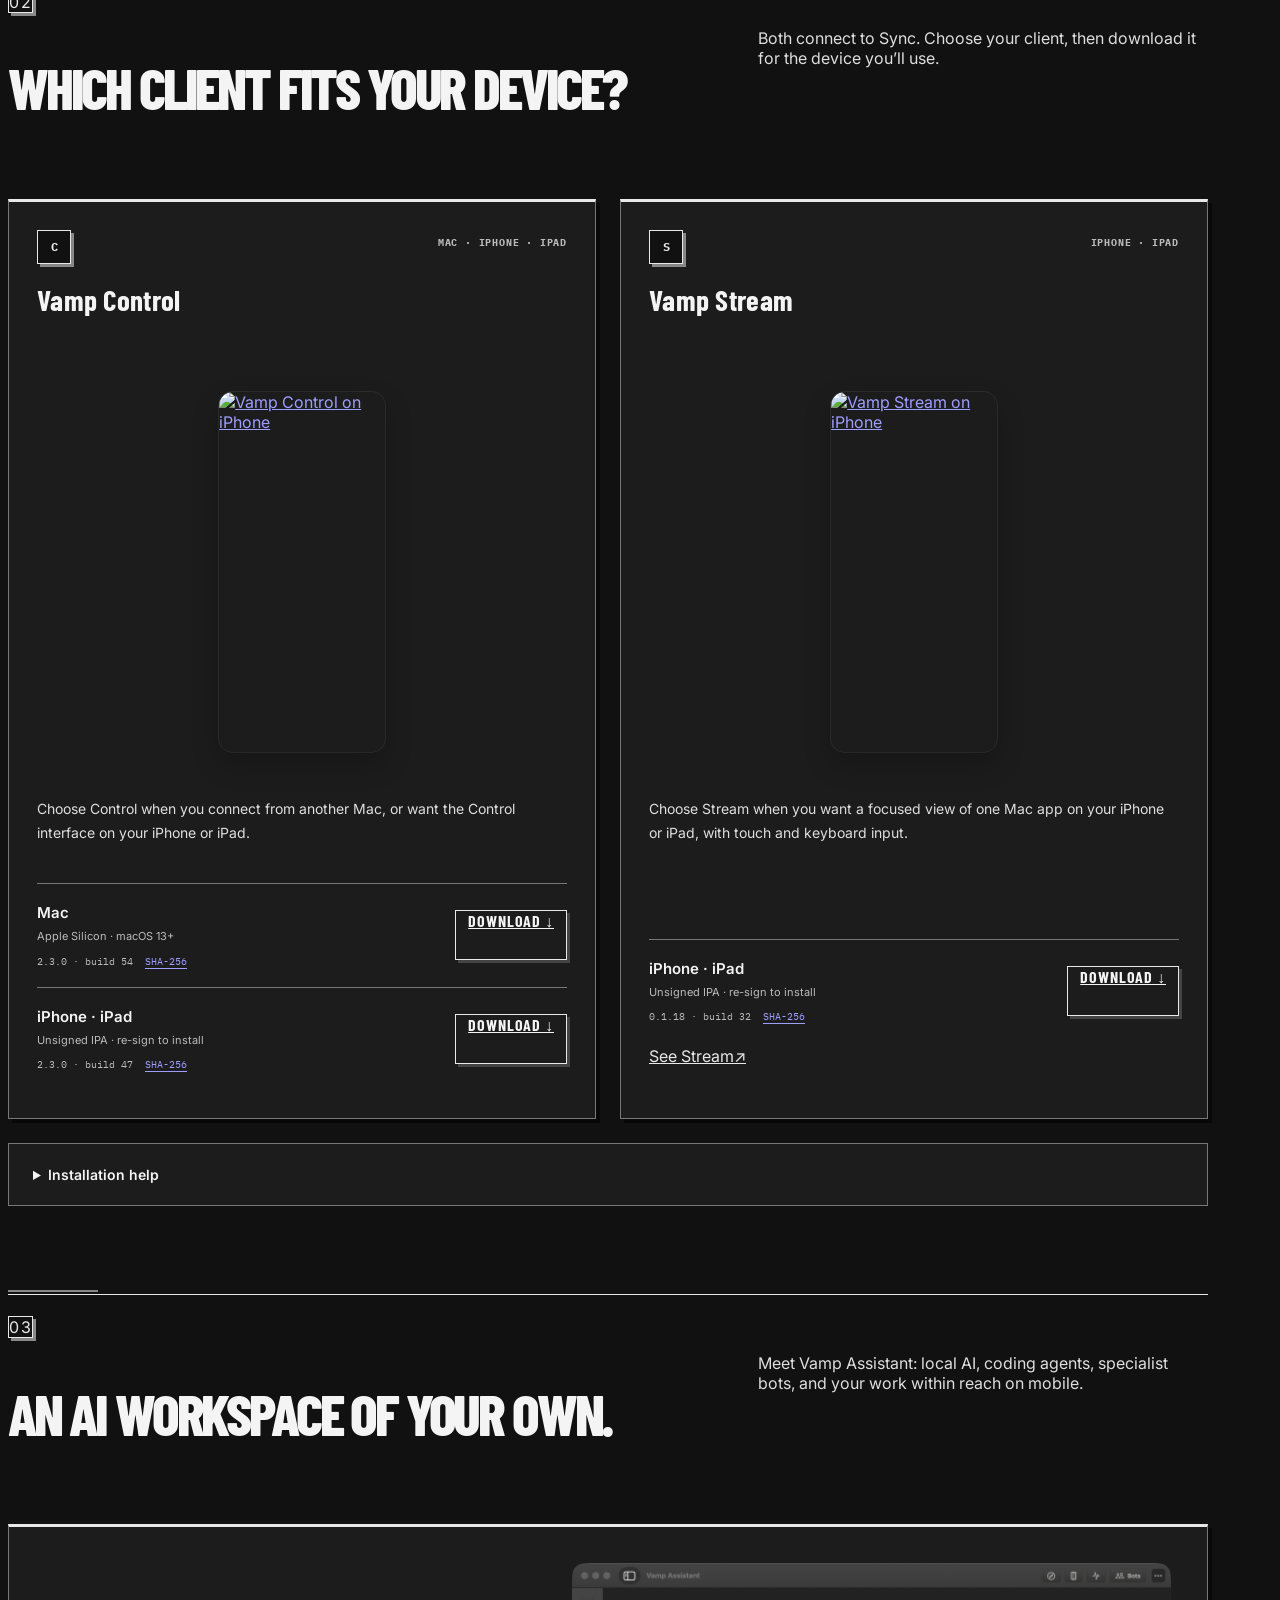
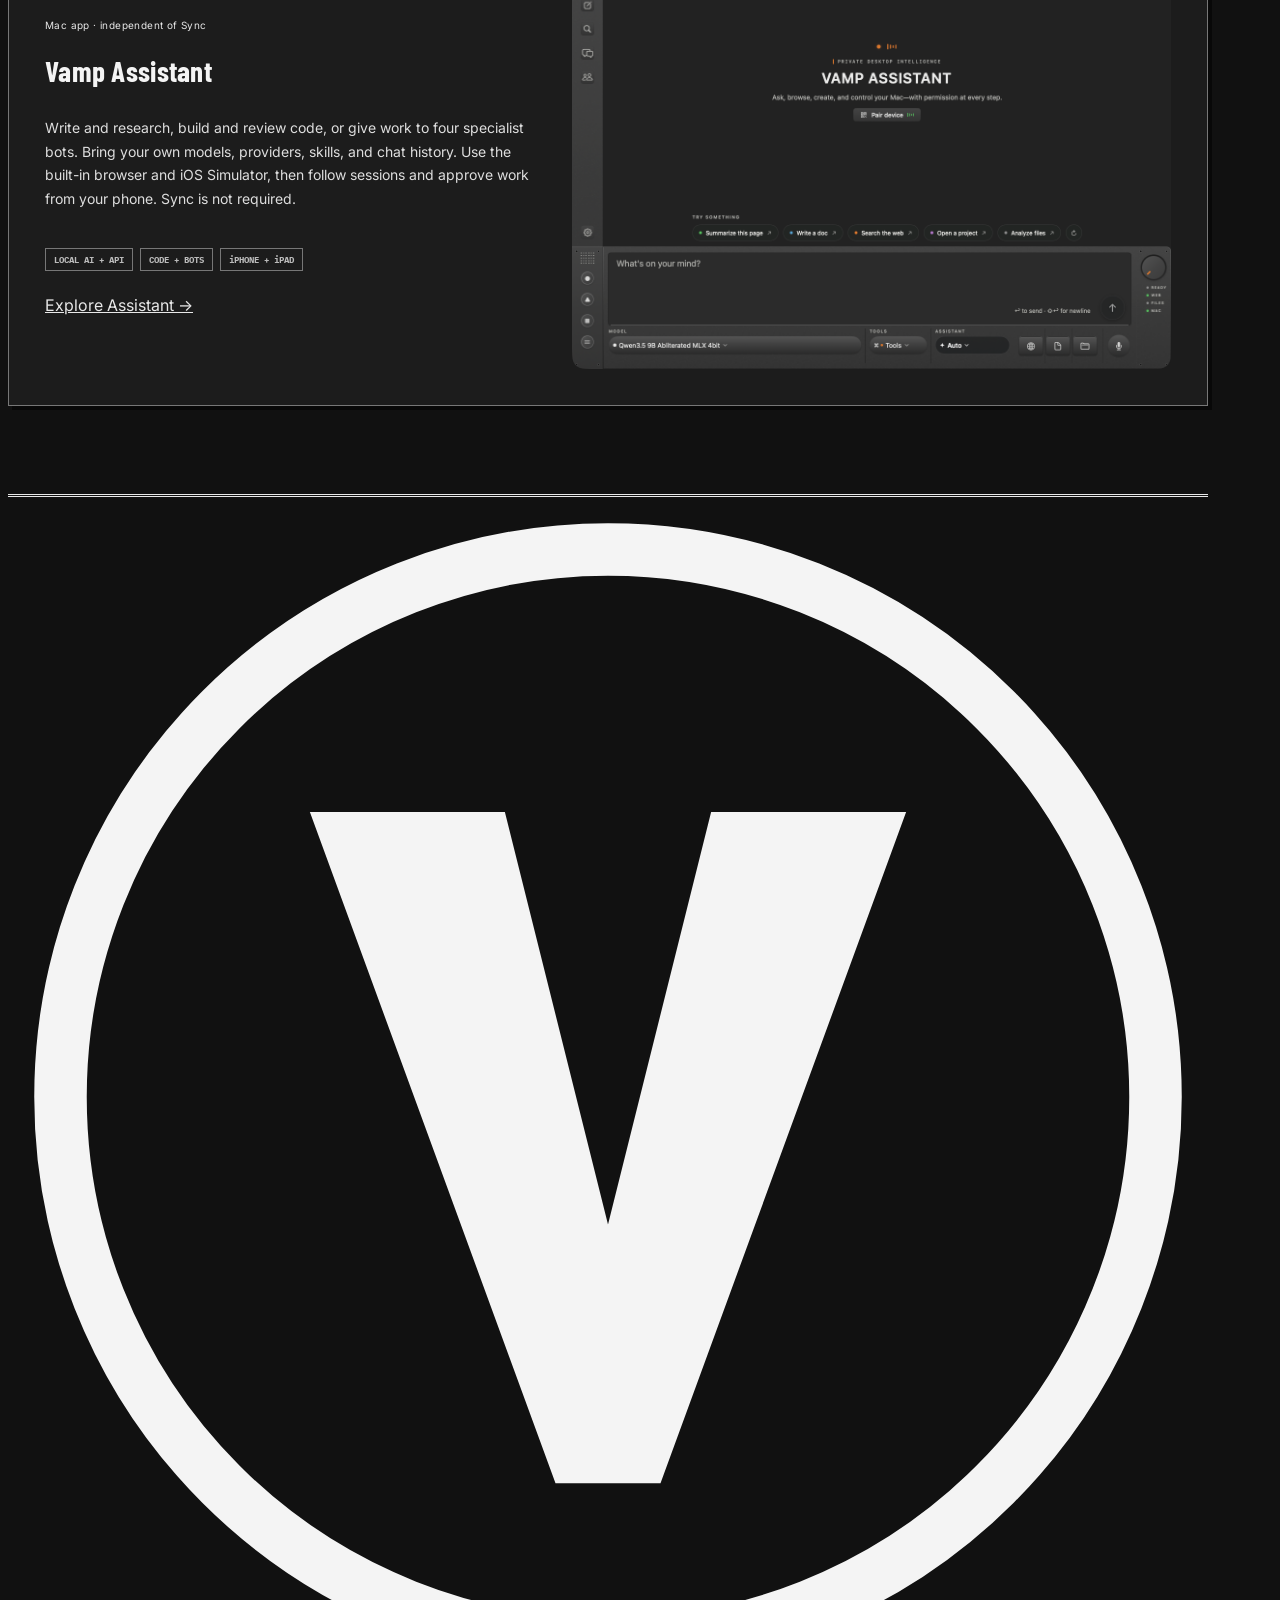
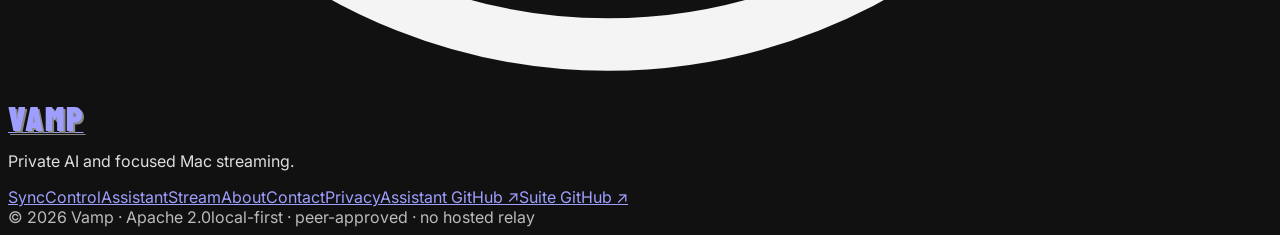
==== commit 862d8d1a: "Make arcade site monochrome while preserving original previews" ====
--- a/docs/index.html
+++ b/docs/index.html
@@ -25,7 +25,7 @@
   <link href="https://fonts.googleapis.com/css2?family=IBM+Plex+Mono:wght@400;500;600;700&family=Inter:wght@400;500;600;700;800&family=Space+Grotesk:wght@500;600;700&display=swap" rel="stylesheet">
   <link rel="stylesheet" href="assets/site.css?v=suite-16">
   <link rel="stylesheet" href="assets/products.css?v=preview-lightbox-20260908">
-<link href="https://fonts.googleapis.com/css2?family=Barlow+Condensed:wght@500;600;700;800;900&display=swap" rel="stylesheet"><link rel="stylesheet" href="assets/arcade.css?v=arcade-20260908">
+<link href="https://fonts.googleapis.com/css2?family=Barlow+Condensed:wght@500;600;700;800;900&display=swap" rel="stylesheet"><link rel="stylesheet" href="assets/arcade.css?v=arcade-mono-20260908">
 </head>
 <body class="suite-home">
   <header class="site-header">
@@ -85,6 +85,6 @@
     <section class="container product-section" id="assistant"><div class="product-section-head"><div><div class="section-kicker"><span class="number">03</span><span class="bar"></span></div><h2 class="section-title" data-i18n="ai.homeTitle">An AI workspace of your own.</h2></div><p class="section-lead" data-i18n="ai.homeLead">Meet Vamp Assistant: local AI, coding agents, specialist bots, and your work within reach on mobile.</p></div><article class="family-card optional-assistant"><div><div class="eyebrow"><span data-i18n="ai.independent">Mac app · independent of Sync</span></div><h3>Vamp Assistant</h3><p data-i18n="ai.homeCopy">Write and research, build and review code, or give work to four specialist bots. Bring your own models, providers, skills, and chat history. Use the built-in browser and iOS Simulator, then follow sessions and approve work from your phone. Sync is not required.</p><div class="card-meta"><span>LOCAL AI + API</span><span>CODE + BOTS</span><span>iPHONE + iPAD</span></div><a class="text-button" href="assistant/"><span data-i18n="ux.assistantMore">Explore Assistant →</span></a></div><a class="family-preview assistant-desktop-preview" href="assets/assistant/teenlight/00-home.jpg" data-theme-light="assets/assistant/teenlight/00-home.jpg" data-theme-dark="assets/assistant/teendark/00-home.png" target="_blank" rel="noreferrer" aria-label="Open full Assistant Mac preview"><img src="assets/assistant/teenlight/00-home.jpg" data-theme-light="assets/assistant/teenlight/00-home.jpg" data-theme-dark="assets/assistant/teendark/00-home.png" alt="Vamp Assistant home with model picker and agent composer" loading="lazy" width="1240" height="840"></a></article></section></main>
 
   <footer class="container site-footer"><div class="footer-top"><div class="footer-brand"><a class="brand" href="#top" aria-label="Vamp home"><span class="brand-mark" aria-hidden="true"><svg viewBox="0 0 32 32"><circle cx="16" cy="16" r="14.6" fill="none" stroke="currentColor" stroke-width="1.4"/><path fill="currentColor" d="M8.05 8.4h5.2L16 19.4l2.75-11h5.2L17.4 26.3h-2.8L8.05 8.4z"/></svg></span><span class="brand-word">Vamp</span></a><p data-i18n="footer.familyCopy">Private AI and focused Mac streaming.</p></div><div class="footer-links"><a href="sync/">Sync</a><a href="#control">Control</a><a href="assistant/">Assistant</a><a href="stream/">Stream</a><a href="about/">About</a><a href="contact/">Contact</a><a href="privacy/">Privacy</a><a href="https://github.com/Mesutcydev/vamp-assistant" target="_blank" rel="noreferrer">Assistant GitHub ↗</a><a href="https://github.com/Mesutcydev/vamp-suite" target="_blank" rel="noreferrer">Suite GitHub ↗</a></div></div><div class="footer-bottom"><span>© <span id="year"></span> Vamp · Apache 2.0</span><span data-i18n="footer.meta">local-first · peer-approved · no hosted relay</span></div></footer>
-  <script src="assets/site.js?v=arcade-20260908" defer></script>
+  <script src="assets/site.js?v=arcade-mono-20260908" defer></script>
 </body>
 </html>
--- a/docs/assets/arcade.css
+++ b/docs/assets/arcade.css
@@ -1,21 +1,21 @@
 /* Arcade hardware design system. Artwork lives in the marquee; content stays crisp. */
 :root, html[data-theme="dark"] {
-  --arcade-bg: #160D2B; --arcade-panel: #21133D; --arcade-cyan: #16E6F4;
-  --arcade-magenta: #F2258F; --arcade-pink: #FF4D9F; --arcade-cream: #F8F0D8;
-  --arcade-orange: #FF7657; --arcade-yellow: #FFD467;
+  --arcade-bg: #111111; --arcade-panel: #1c1c1c; --arcade-cyan: #e8e8e8;
+  --arcade-magenta: #888888; --arcade-pink: #aaaaaa; --arcade-cream: #f4f4f4;
+  --arcade-orange: #bcbcbc; --arcade-yellow: #dddddd;
   --frame-thin: 1px; --frame-heavy: 3px; --scanline-opacity: .025; --extrusion-depth: 5px;
-  --bg: var(--arcade-bg); --bg-deep: #0e081b; --surface: var(--arcade-panel); --surface-2: #291a45; --surface-3: #34234f;
-  --ink: var(--arcade-cream); --text: #e5ddec; --muted: #bfb1d0;
-  --line: #49355f; --line-strong: #88639d; --accent: var(--arcade-cyan); --accent-strong: var(--arcade-cyan);
-  --on-accent: #160D2B; --accent-soft: #163641; --mint: var(--arcade-cyan); --yellow: var(--arcade-yellow);
-  --product-glass: var(--arcade-panel); --shadow: 5px 5px 0 #090512;
+  --bg: var(--arcade-bg); --bg-deep: #080808; --surface: var(--arcade-panel); --surface-2: #252525; --surface-3: #303030;
+  --ink: var(--arcade-cream); --text: #dedede; --muted: #bbbbbb;
+  --line: #444444; --line-strong: #777777; --accent: var(--arcade-cyan); --accent-strong: var(--arcade-cyan);
+  --on-accent: #111111; --accent-soft: #333333; --mint: var(--arcade-cyan); --yellow: var(--arcade-yellow);
+  --product-glass: var(--arcade-panel); --shadow: 5px 5px 0 #050505;
   --arcade-display: 'Barlow Condensed', 'Arial Narrow', sans-serif;
   color-scheme: dark;
 }
 html[data-theme="light"] {
-  --bg: #F8F0D8; --bg-deep: #160D2B; --surface: #fff9e8; --surface-2: #efe3cd; --surface-3: #e2d2c4;
-  --ink: #21133D; --text: #392d4a; --muted: #625070; --line: #c7b4c7; --line-strong: #8b739e;
-  --accent: #006d7b; --accent-strong: #006d7b; --on-accent: #F8F0D8; --accent-soft: #d8edef;
+  --bg: #f4f4f4; --bg-deep: #111111; --surface: #fafafa; --surface-2: #e8e8e8; --surface-3: #d6d6d6;
+  --ink: #1c1c1c; --text: #333333; --muted: #606060; --line: #bdbdbd; --line-strong: #808080;
+  --accent: #444444; --accent-strong: #444444; --on-accent: #f4f4f4; --accent-soft: #e3e3e3;
   --product-glass: var(--surface); color-scheme: light;
 }
 body { background: var(--bg); color: var(--text); font-family: 'Inter', Arial, sans-serif; }
@@ -28,8 +28,8 @@
 body .brand-tag { color: var(--accent); border-color: var(--accent); border-radius: 0; }
 body .nav-links .text-button { font: 700 13px/1.2 var(--arcade-display); letter-spacing: .1em; }
 body :is(.primary-button, .secondary-button, .icon-button, .menu-button, .ArcadeButton) { border-radius: 0; transition: color 120ms, background 120ms, transform 120ms, box-shadow 120ms; }
-body :is(.primary-button, .ArcadeButton) { color: var(--arcade-cream); background: #b90c62; border: 1px solid var(--arcade-cream); box-shadow: 3px 3px 0 var(--arcade-bg), 5px 5px 0 var(--arcade-cyan); font: 800 17px/1.2 var(--arcade-display); letter-spacing: .075em; text-transform: uppercase; min-height: 48px; }
-body :is(.primary-button, .ArcadeButton):hover { background: #cd126e; transform: translate(-1px,-1px); box-shadow: 4px 4px 0 var(--arcade-bg), 6px 6px 0 var(--arcade-cyan); }
+body :is(.primary-button, .ArcadeButton) { color: var(--arcade-cream); background: #333333; border: 1px solid var(--arcade-cream); box-shadow: 3px 3px 0 var(--arcade-bg), 5px 5px 0 var(--arcade-cyan); font: 800 17px/1.2 var(--arcade-display); letter-spacing: .075em; text-transform: uppercase; min-height: 48px; }
+body :is(.primary-button, .ArcadeButton):hover { background: #484848; transform: translate(-1px,-1px); box-shadow: 4px 4px 0 var(--arcade-bg), 6px 6px 0 var(--arcade-cyan); }
 body .secondary-button { color: var(--ink); background: var(--surface); border: 1px solid var(--accent); box-shadow: 3px 3px 0 var(--line); min-height: 48px; font: 700 16px/1.2 var(--arcade-display); letter-spacing: .055em; text-transform: uppercase; }
 body .secondary-button:hover { border-color: var(--arcade-magenta); color: var(--ink); background: var(--surface-2); transform: translateX(1px); }
 body :is(.icon-button,.menu-button) { color: var(--ink); background: var(--surface); border: 1px solid var(--line-strong); box-shadow: none; }
@@ -80,9 +80,9 @@
 .marquee-art { position: absolute; inset: 0; width: 100%; height: 100%; object-fit: cover; pointer-events: none; z-index: -2; }
 .ScanlineOverlay::after { position: absolute; inset: 0; content: ''; background: repeating-linear-gradient(to bottom, rgba(255,255,255,var(--scanline-opacity)) 0 1px, transparent 1px 4px); pointer-events: none; z-index: -1; }
 .marquee-overline { font: 600 12px/1.5 'IBM Plex Mono', monospace; letter-spacing: .18em; color: var(--arcade-cream); margin-bottom: 20px; background: var(--arcade-bg); padding: 6px 14px; }
-body .arcade-marquee h1 { margin: 0; max-width: none; font: 900 clamp(120px,19vw,252px)/.78 var(--arcade-display); letter-spacing: .025em; color: var(--arcade-cream); -webkit-text-stroke: 2px var(--arcade-bg); text-shadow: 0 5px 0 var(--arcade-magenta), 0 10px 0 #6d134d, 0 14px 0 var(--arcade-cyan), 3px 17px 0 var(--arcade-bg); }
-.marquee-tagline { margin-top: 32px; font: 800 clamp(23px,3.3vw,42px)/1.1 var(--arcade-display); letter-spacing: .13em; color: var(--arcade-cyan); text-transform: uppercase; text-shadow: 2px 2px 0 #090512; }
-.marquee-description { max-width: 570px; font-size: 16px; line-height: 1.65; color: var(--arcade-cream); margin: 22px auto 0; background: #160d2be6; padding: 8px 14px; }
+body .arcade-marquee h1 { margin: 0; max-width: none; font: 900 clamp(120px,19vw,252px)/.78 var(--arcade-display); letter-spacing: .025em; color: var(--arcade-cream); -webkit-text-stroke: 2px var(--arcade-bg); text-shadow: 0 5px 0 var(--arcade-magenta), 0 10px 0 #555555, 0 14px 0 var(--arcade-cyan), 3px 17px 0 var(--arcade-bg); }
+.marquee-tagline { margin-top: 32px; font: 800 clamp(23px,3.3vw,42px)/1.1 var(--arcade-display); letter-spacing: .13em; color: var(--arcade-cyan); text-transform: uppercase; text-shadow: 2px 2px 0 #050505; }
+.marquee-description { max-width: 570px; font-size: 16px; line-height: 1.65; color: var(--arcade-cream); margin: 22px auto 0; background: #111111e6; padding: 8px 14px; }
 body .arcade-marquee .hero-actions { justify-content: center; margin-top: 24px; }
 body .arcade-marquee .primary-button { min-width: 208px; }
 body .arcade-marquee .secondary-button { color: var(--arcade-cyan); background: var(--arcade-bg); border-color: var(--arcade-cyan); }
@@ -126,5 +126,9 @@
 html, html[data-theme="dark"], html[data-theme="light"], html[data-theme="dark"] body { background: var(--bg); }
 html[data-theme="dark"] .product-visual--sync::before { background: none; }
 body .arcade-marquee h1 { position: relative; }
-body .arcade-marquee h1::after { content: attr(data-text); position: absolute; inset: 0; background: linear-gradient(to bottom, #fffbed 0%, #f8f0d8 43%, #938594 49%, #23143c 51%, #e5f7f2 53%, #84dbe8 79%, #16e6f4 100%); -webkit-background-clip: text; background-clip: text; color: transparent; -webkit-text-stroke: 1px #160D2B; text-shadow: none; }
+body .arcade-marquee h1::after { content: attr(data-text); position: absolute; inset: 0; background: linear-gradient(to bottom, #ffffff 0%, #f4f4f4 43%, #999999 49%, #222222 51%, #eeeeee 53%, #bcbcbc 79%, #e8e8e8 100%); -webkit-background-clip: text; background-clip: text; color: transparent; -webkit-text-stroke: 1px #111111; text-shadow: none; }
 @media(max-width:720px) { body.suite-home .arcade-marquee h1 { font-size: clamp(110px,29vw,190px); } }
+
+/* Only decorative artwork is desaturated; original product captures retain their pixels. */
+.marquee-art { filter: grayscale(1); }
+html[data-theme="dark"] .sync-mark-tile { color: var(--arcade-cream); background: var(--bg-deep); }
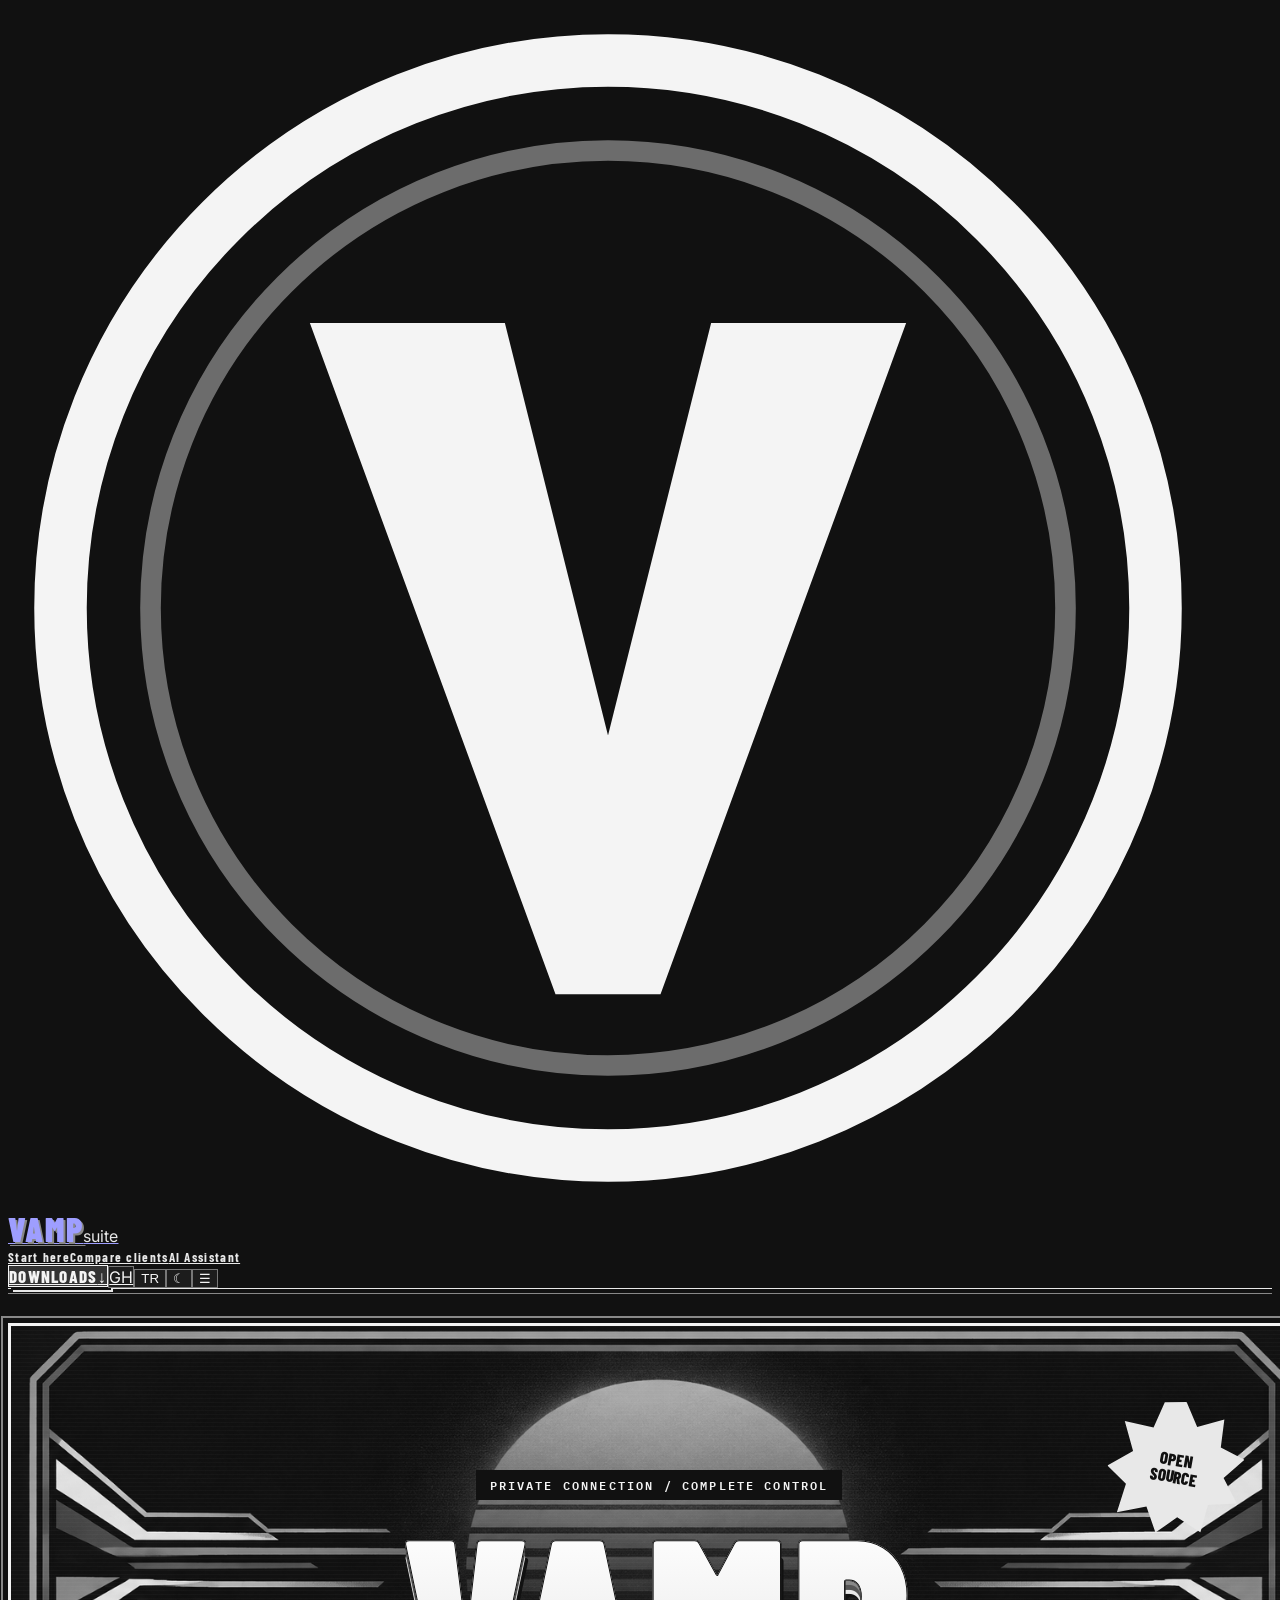
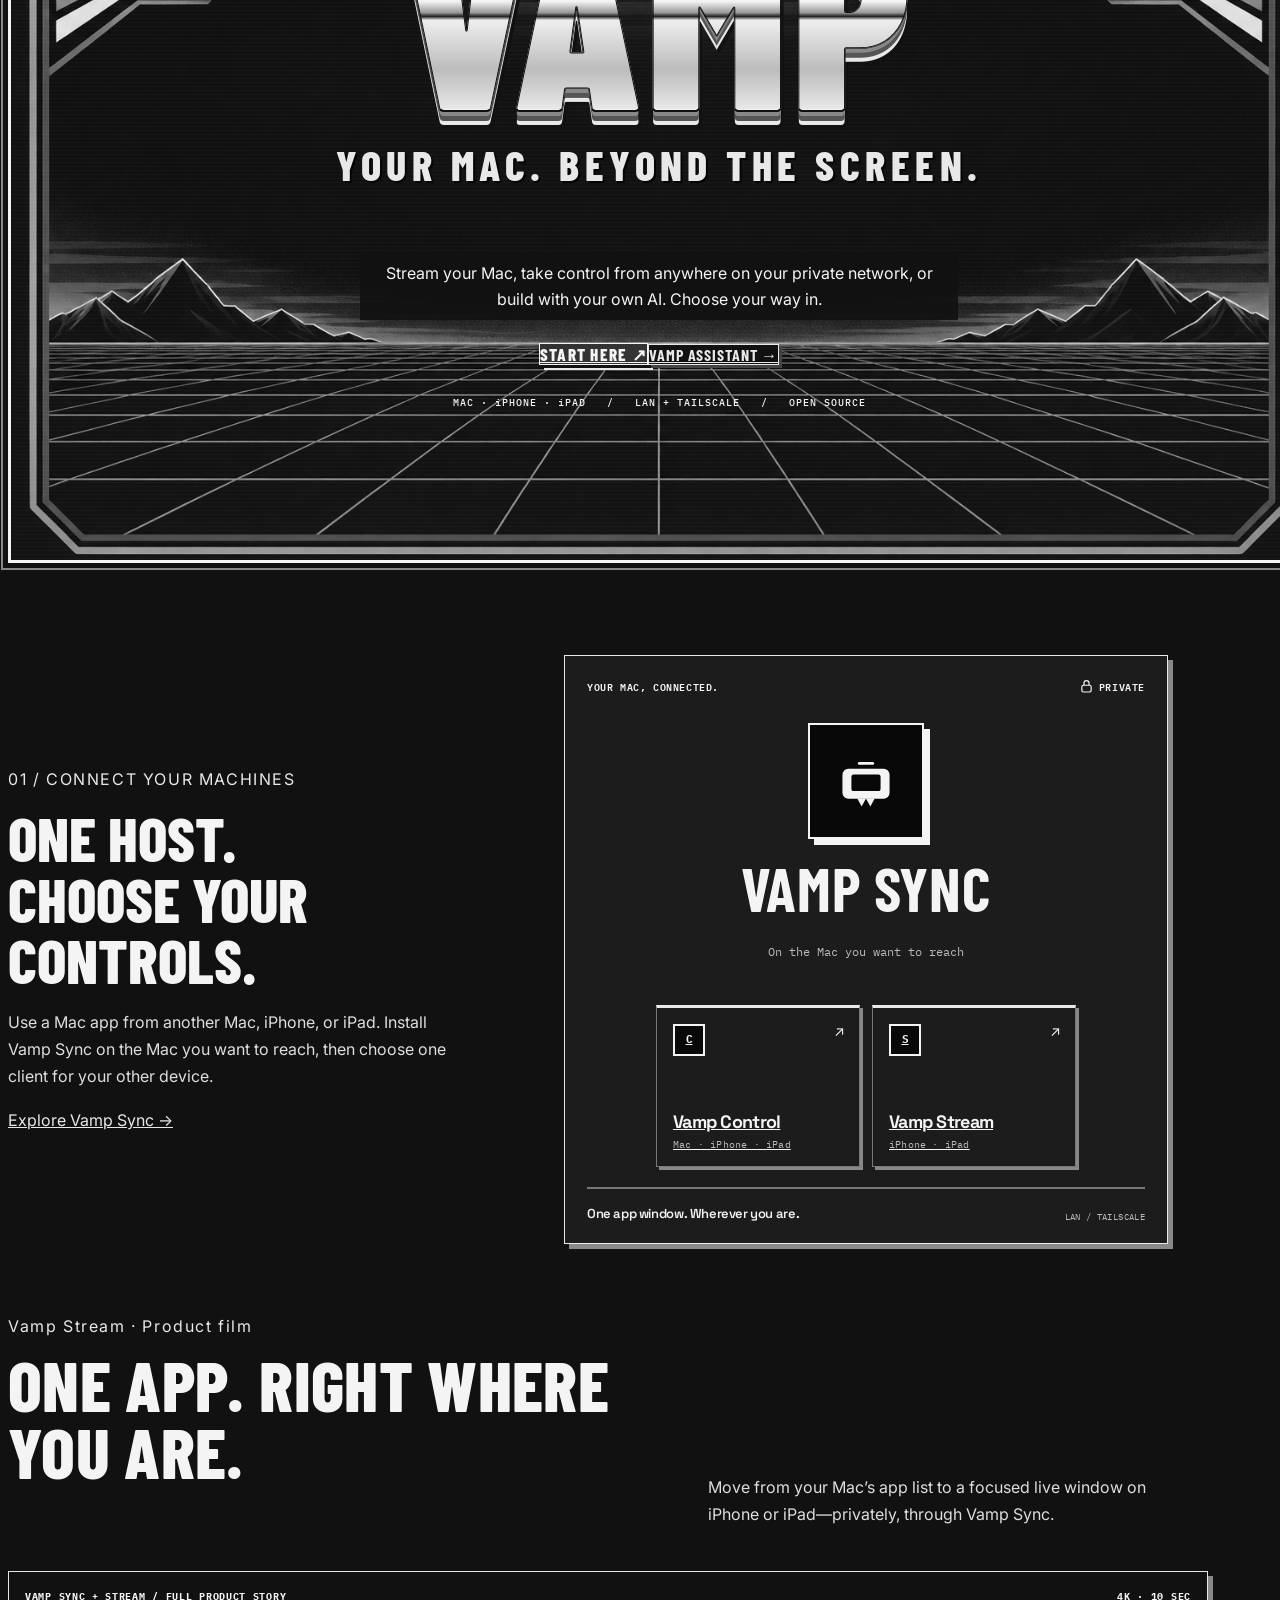
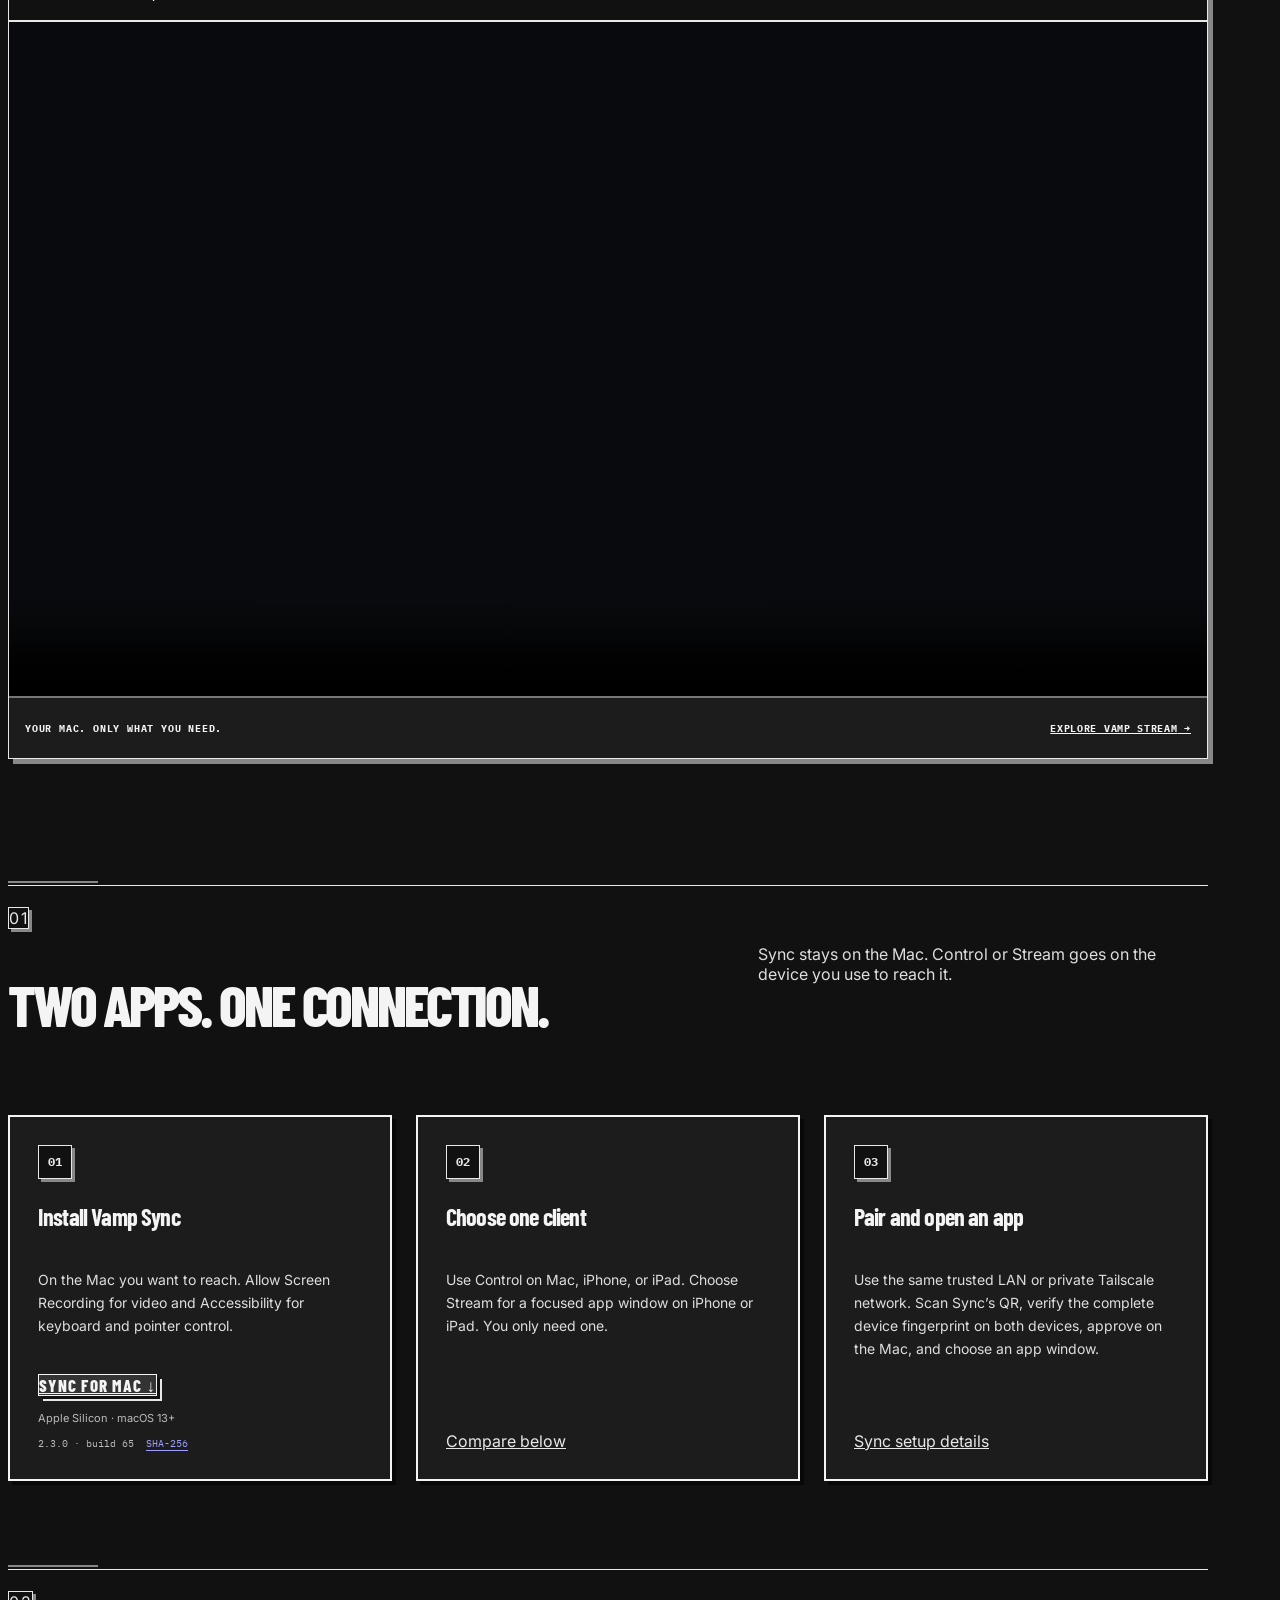
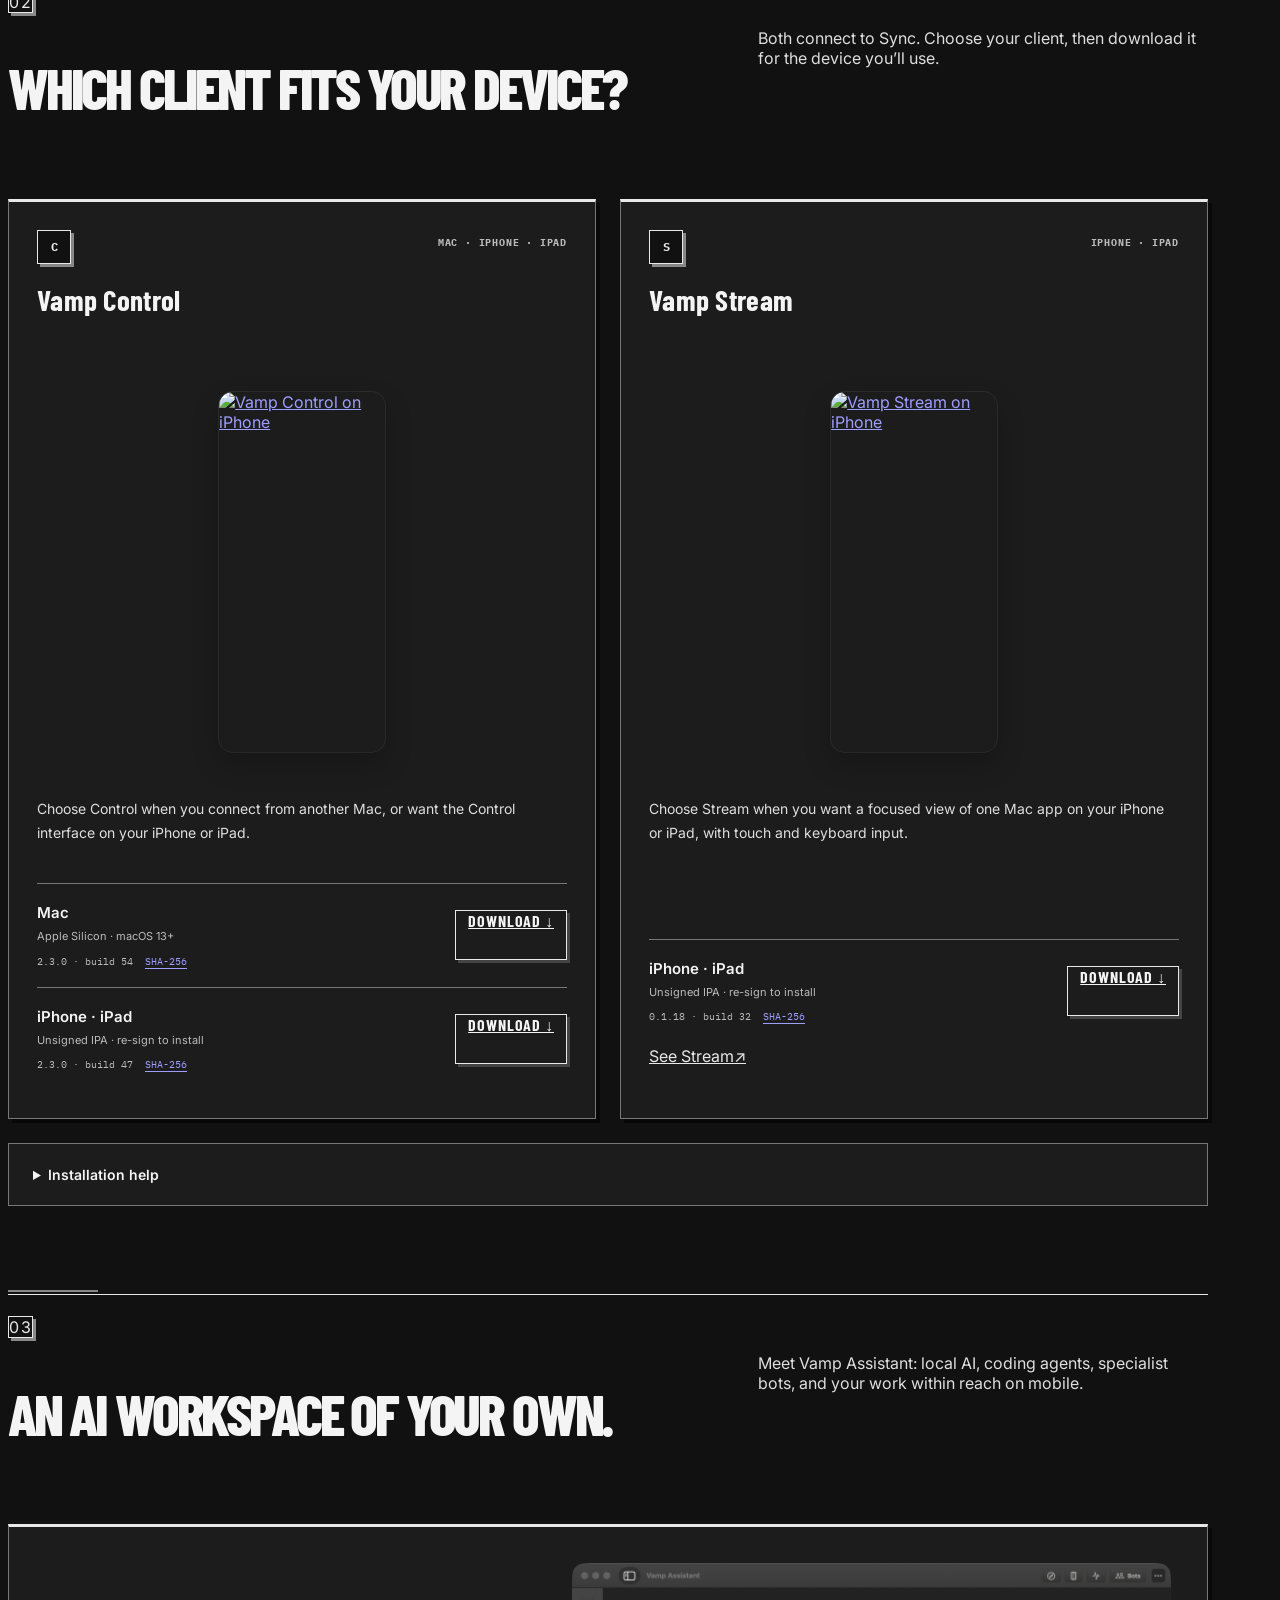
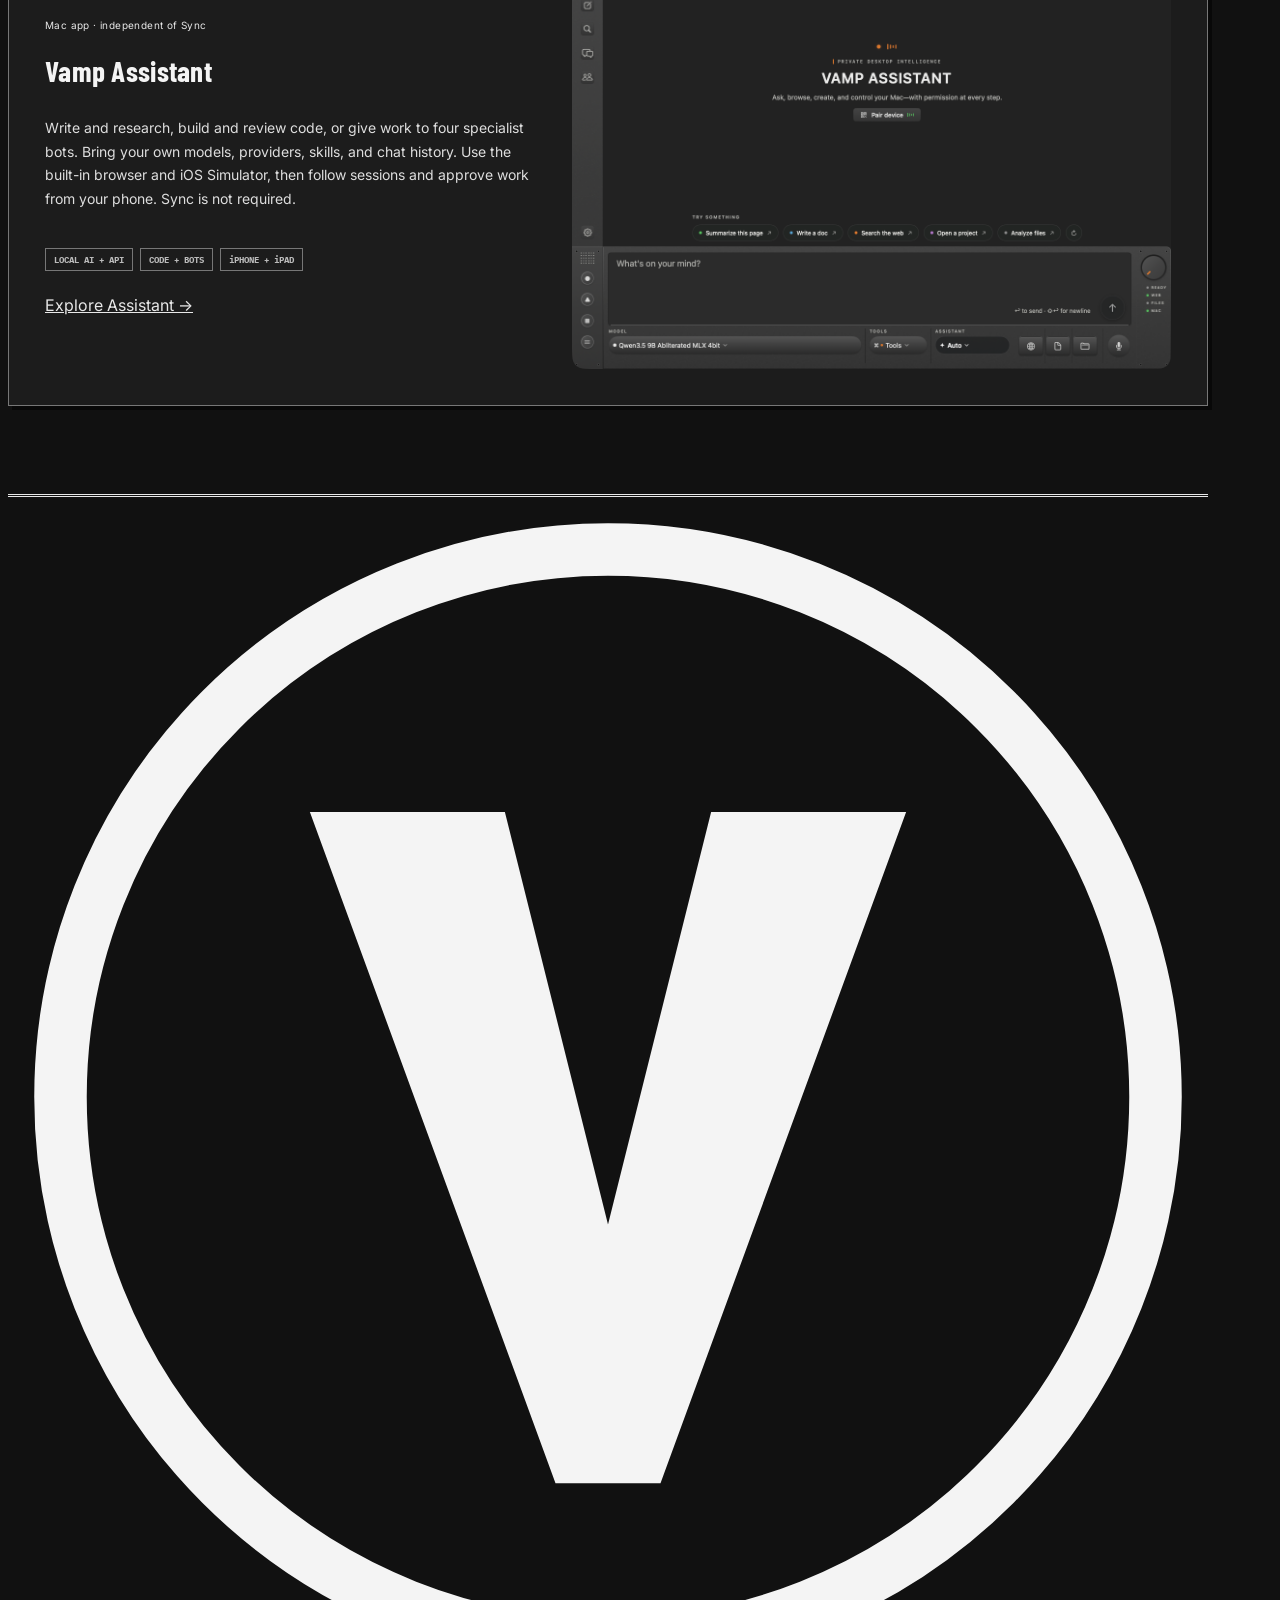
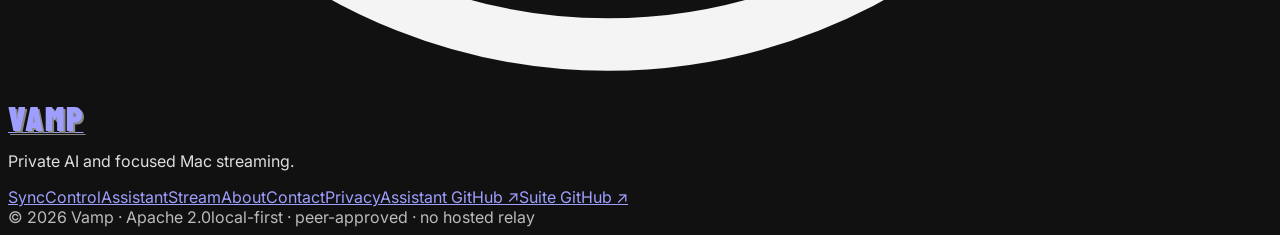
==== commit a5506845: "Clarify product headlines in light mode" ====
--- a/docs/index.html
+++ b/docs/index.html
@@ -25,7 +25,7 @@
   <link href="https://fonts.googleapis.com/css2?family=IBM+Plex+Mono:wght@400;500;600;700&family=Inter:wght@400;500;600;700;800&family=Space+Grotesk:wght@500;600;700&display=swap" rel="stylesheet">
   <link rel="stylesheet" href="assets/site.css?v=suite-16">
   <link rel="stylesheet" href="assets/products.css?v=preview-lightbox-20260908">
-<link href="https://fonts.googleapis.com/css2?family=Barlow+Condensed:wght@500;600;700;800;900&display=swap" rel="stylesheet"><link rel="stylesheet" href="assets/arcade.css?v=arcade-mono-20260908">
+<link href="https://fonts.googleapis.com/css2?family=Barlow+Condensed:wght@500;600;700;800;900&display=swap" rel="stylesheet"><link rel="stylesheet" href="assets/arcade.css?v=arcade-mono-type-20260908">
 </head>
 <body class="suite-home">
   <header class="site-header">
--- a/docs/assets/arcade.css
+++ b/docs/assets/arcade.css
@@ -132,3 +132,13 @@
 /* Only decorative artwork is desaturated; original product captures retain their pixels. */
 .marquee-art { filter: grayscale(1); }
 html[data-theme="dark"] .sync-mark-tile { color: var(--arcade-cream); background: var(--bg-deep); }
+/* Light surfaces need a crisp headline face rather than dark stacked extrusion. */
+html[data-theme="light"] body .product-hero:not(.arcade-marquee) h1 {
+  color: #202020;
+  text-shadow: 2px 2px 0 #d2d2d2;
+  -webkit-text-stroke: 0;
+}
+html[data-theme="light"] body .product-hero:not(.arcade-marquee) h1 .marked {
+  color: #202020;
+  text-shadow: inherit;
+}
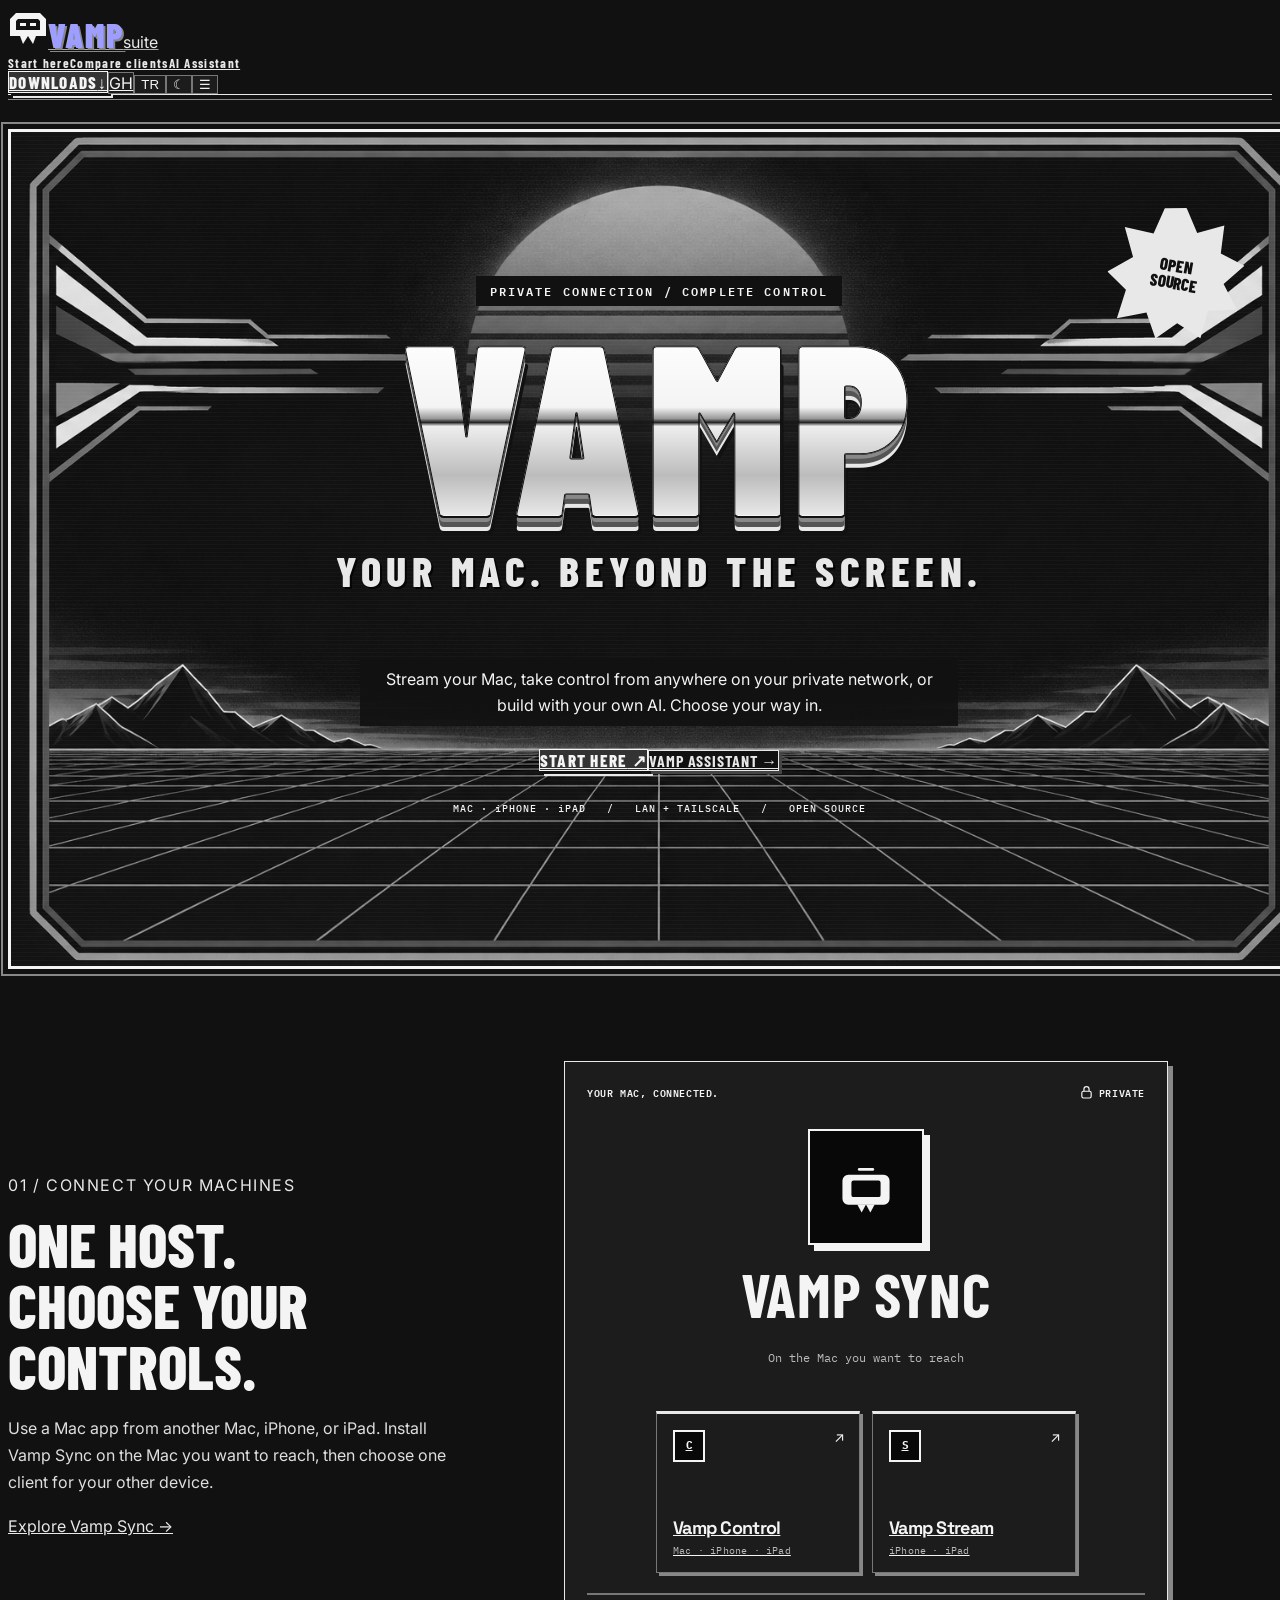
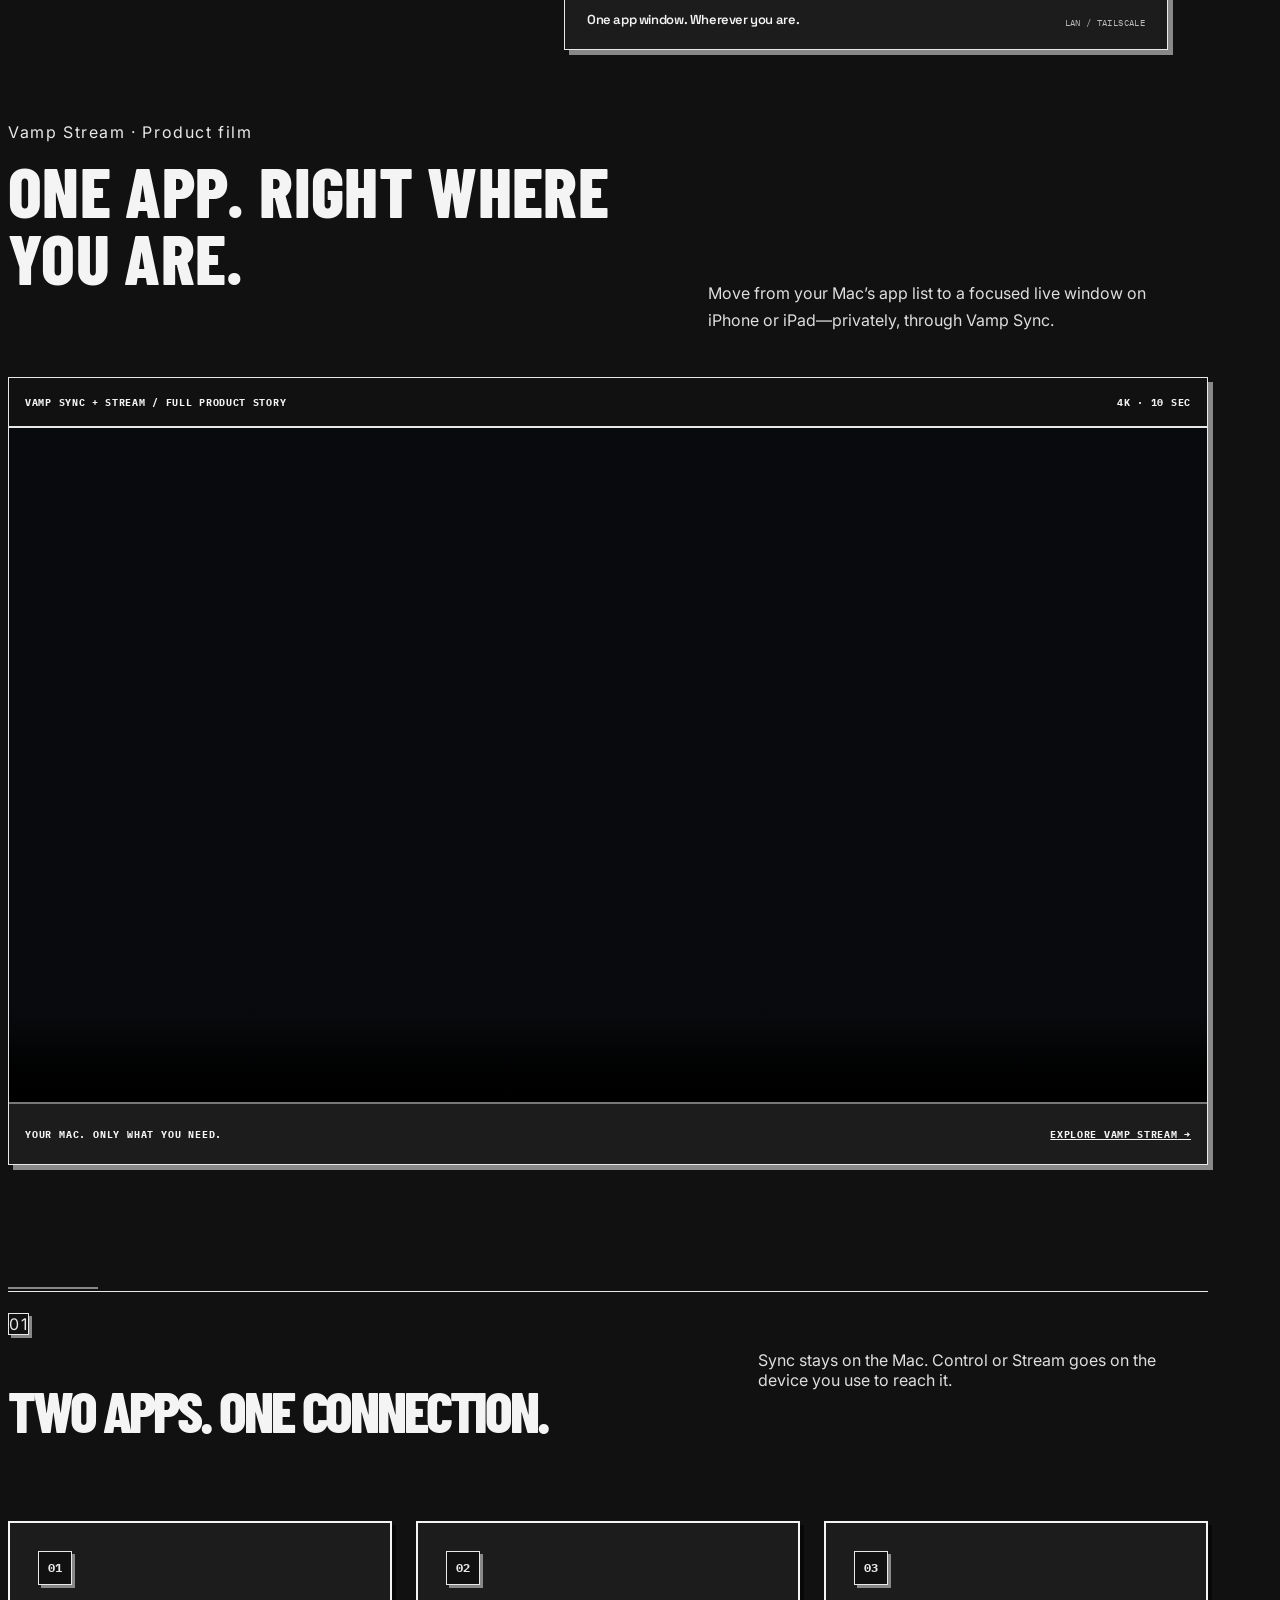
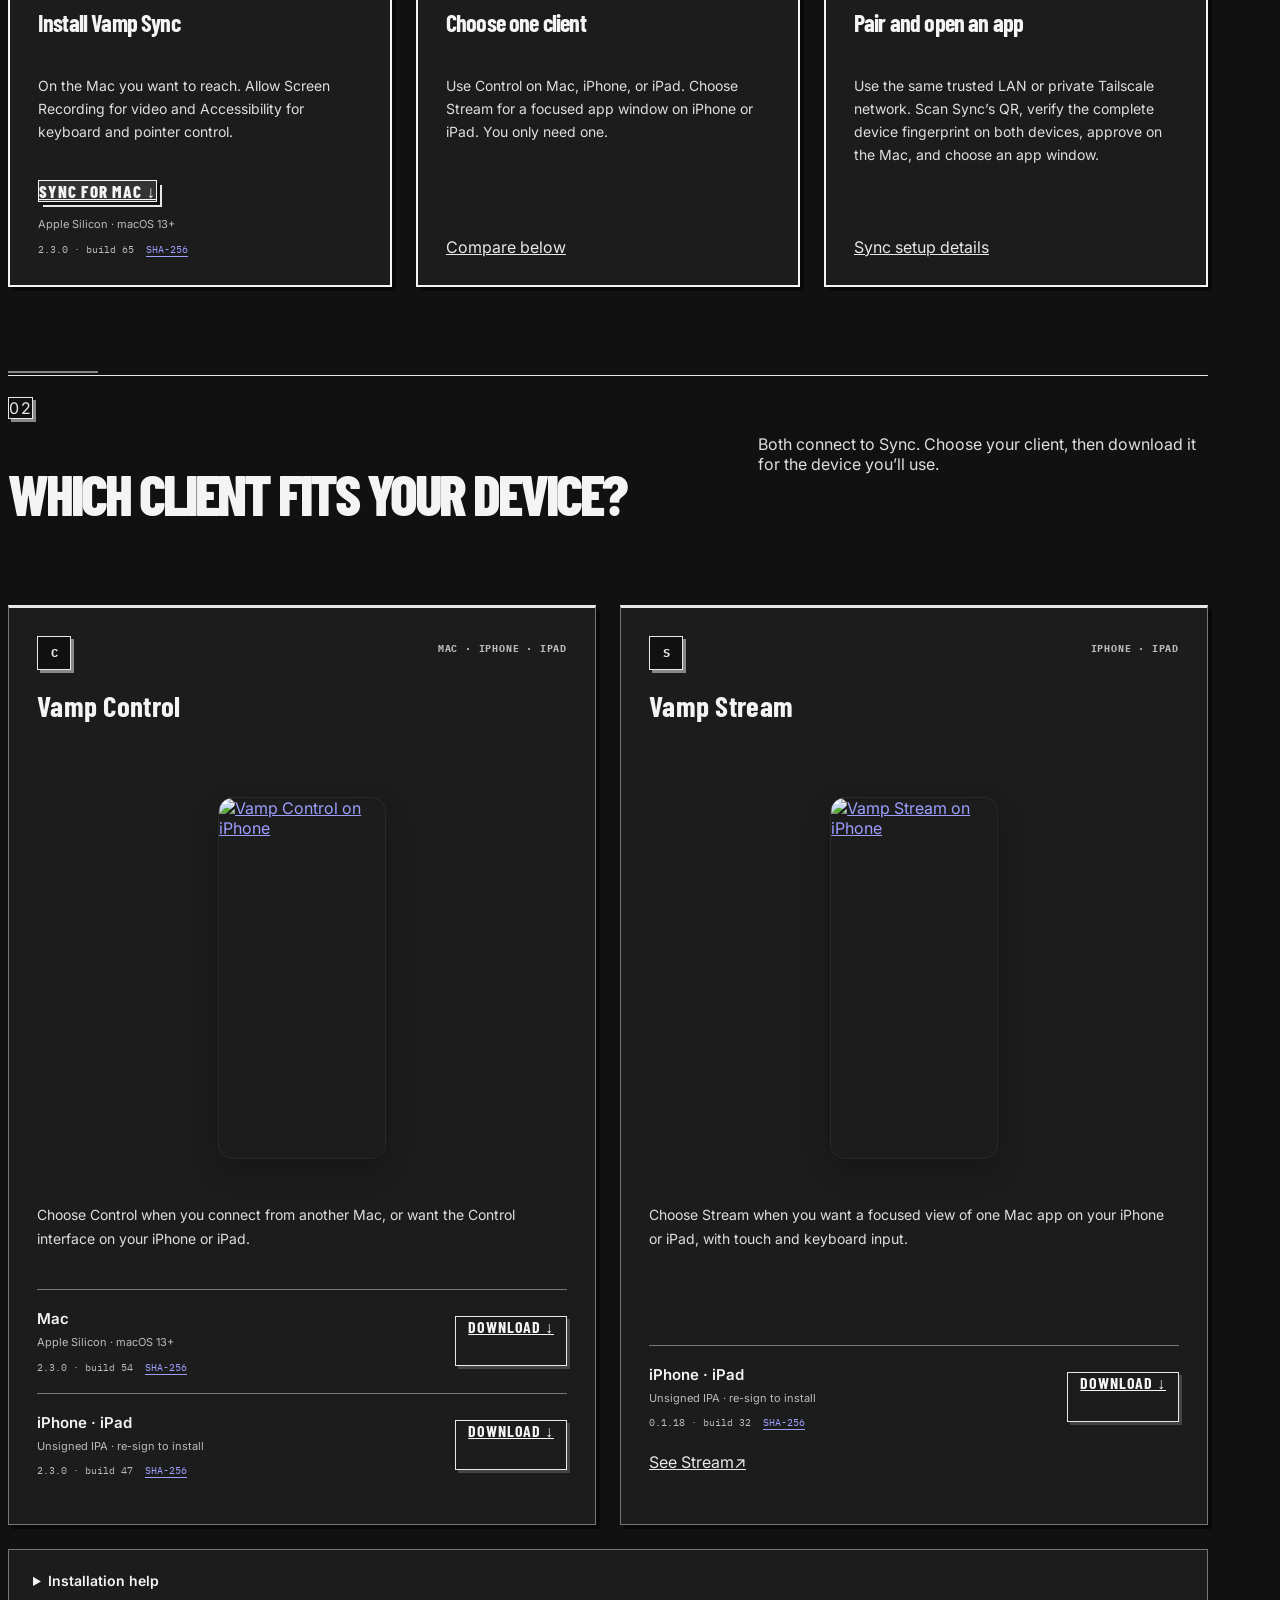
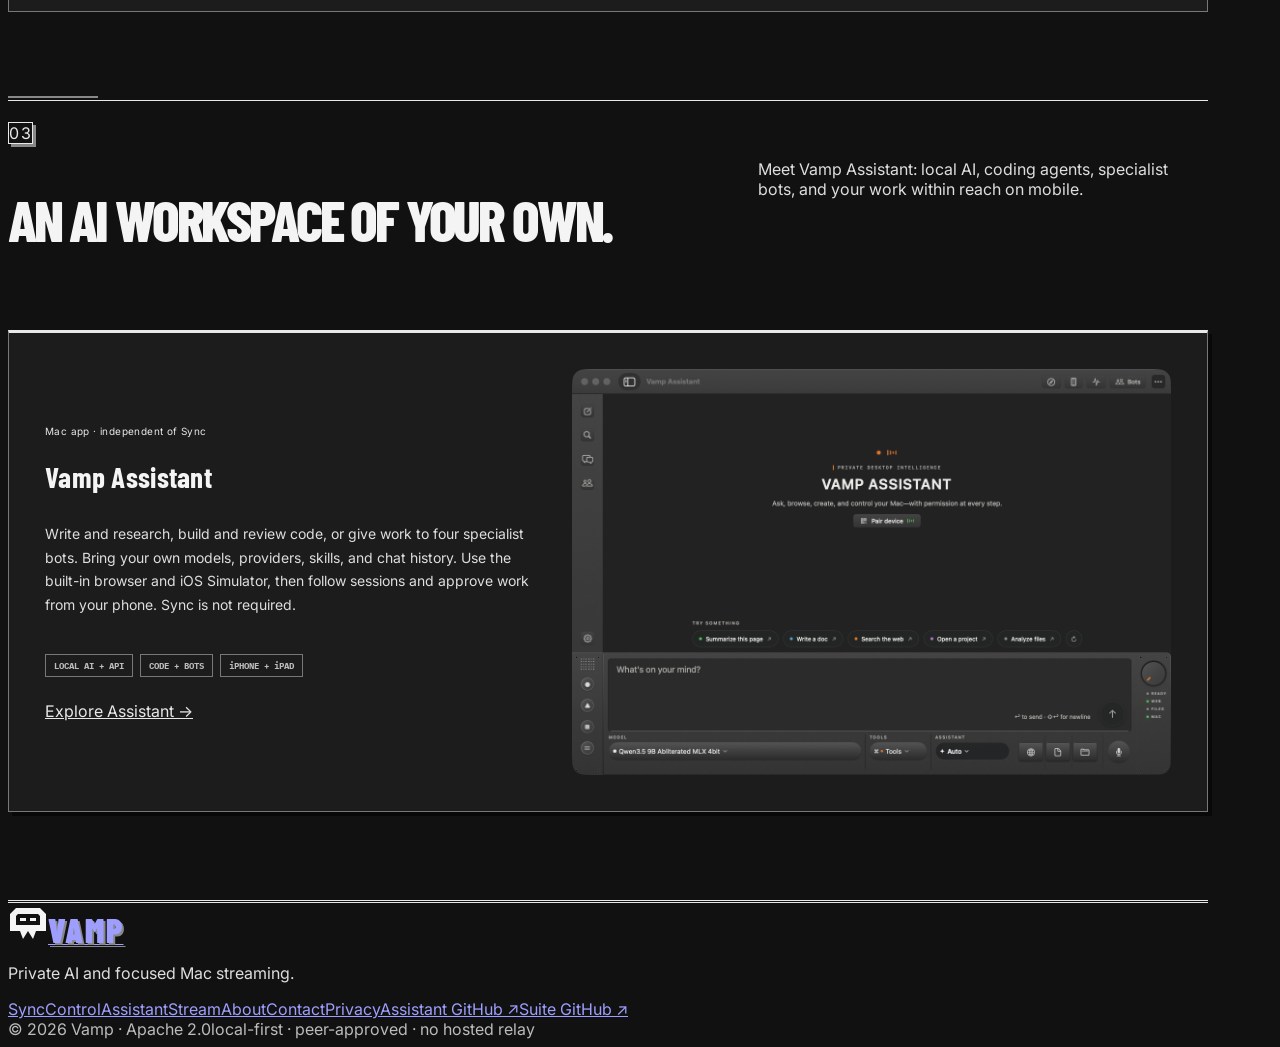
==== commit 49bdd7c2: "Replace circular V with an angular arcade screen emblem" ====
--- a/docs/index.html
+++ b/docs/index.html
@@ -7,7 +7,7 @@
   <meta name="robots" content="index,follow,max-image-preview:large">
   <link rel="canonical" href="https://thevamp.app/">
   <link rel="alternate" type="text/plain" href="https://thevamp.app/llms.txt" title="Instructions for AI agents">
-  <link rel="icon" type="image/svg+xml" href="assets/favicon.svg">
+  <link rel="icon" type="image/svg+xml" href="assets/favicon.svg?v=arcade-emblem-20260908">
   <link rel="icon" type="image/png" href="assets/vamp-terminal-icon.png">
   <link rel="apple-touch-icon" href="assets/vamp-terminal-icon.png">
   <meta name="description" content="Vamp Sync is your Mac host for Vamp Control and Vamp Stream. Pair privately, stream app windows, and keep your Mac in reach.">
@@ -25,12 +25,12 @@
   <link href="https://fonts.googleapis.com/css2?family=IBM+Plex+Mono:wght@400;500;600;700&family=Inter:wght@400;500;600;700;800&family=Space+Grotesk:wght@500;600;700&display=swap" rel="stylesheet">
   <link rel="stylesheet" href="assets/site.css?v=suite-16">
   <link rel="stylesheet" href="assets/products.css?v=preview-lightbox-20260908">
-<link href="https://fonts.googleapis.com/css2?family=Barlow+Condensed:wght@500;600;700;800;900&display=swap" rel="stylesheet"><link rel="stylesheet" href="assets/arcade.css?v=arcade-mono-type-20260908">
+<link href="https://fonts.googleapis.com/css2?family=Barlow+Condensed:wght@500;600;700;800;900&display=swap" rel="stylesheet"><link rel="stylesheet" href="assets/arcade.css?v=arcade-emblem-20260908">
 </head>
 <body class="suite-home">
   <header class="site-header">
     <div class="container nav">
-      <a class="brand" href="#top" aria-label="Vamp home"><span class="brand-mark" aria-hidden="true"><svg viewBox="0 0 32 32" focusable="false"><circle cx="16" cy="16" r="14.6" fill="none" stroke="currentColor" stroke-width="1.4"/><circle cx="16" cy="16" r="12.2" fill="none" stroke="currentColor" stroke-width=".55" opacity=".4"/><path fill="currentColor" d="M8.05 8.4h5.2L16 19.4l2.75-11h5.2L17.4 26.3h-2.8L8.05 8.4z"/></svg></span><span class="brand-word">Vamp</span><span class="brand-tag">suite</span></a>
+      <a class="brand" href="#top" aria-label="Vamp home"><span class="brand-mark" aria-hidden="true"><svg viewBox="0 0 40 40" focusable="false" aria-hidden="true"><path fill="currentColor" fill-rule="evenodd" d="M8 5h24l6 6v17H28l-3 8-5-8-5 8-3-8H2V11zm2 6-2 2v9h24v-9l-2-2z"/><path fill="currentColor" d="M12 15h6v3h-6zm10 0h6v3h-6z"/></svg></span><span class="brand-word">Vamp</span><span class="brand-tag">suite</span></a>
       <nav class="nav-links" aria-label="Primary navigation"><a class="text-button" href="#setup"><span data-i18n="ux.start">Start here</span></a><a class="text-button" href="#families"><span data-i18n="ux.compare">Compare clients</span></a><a class="text-button" href="#assistant"><span data-i18n="ai.homeNav">AI Assistant</span></a></nav>
       <div class="nav-actions"><a class="primary-button" href="#download"><span data-i18n="ux.downloads">Downloads</span><span aria-hidden="true">↓</span></a><a class="icon-button" href="https://github.com/Mesutcydev/vamp-suite" target="_blank" rel="noreferrer" aria-label="Open GitHub">GH</a><button class="icon-button language-button" id="language-toggle" type="button" aria-label="Türkçe'ye geç"><span id="language-code">TR</span></button><button class="icon-button" id="theme-toggle" type="button" aria-label="Switch color theme"><span id="theme-icon">☾</span></button><button class="menu-button" id="menu-toggle" type="button" aria-expanded="false" aria-controls="mobile-menu" aria-label="Open navigation menu">☰</button></div>
     </div>
@@ -84,7 +84,7 @@
         <article class="family-card client-card"><div class="card-topline"><span class="card-number">S</span><span class="card-tag">iPhone · iPad</span></div><h3>Vamp Stream</h3><a class="client-preview" href="assets/previews/stream-ios-pairing-full.png" target="_blank" rel="noreferrer" aria-label="Open full Vamp Stream preview"><img src="assets/previews/stream-ios-pairing-full.png" alt="Vamp Stream on iPhone" loading="lazy" width="1206" height="2622"></a><p data-i18n="ux.stream">Choose Stream when you want a focused view of one Mac app on your iPhone or iPad, with touch and keyboard input.</p><div class="client-downloads"><div class="client-download" id="download-stream-ios"><div><strong>iPhone · iPad</strong><span class="platform-requirement"><span data-i18n="ux.unsignedIPA">Unsigned IPA · re-sign to install</span></span><div class="release-meta"><span data-release-version="vamp-stream-ios">0.1.18 · build 32</span><a class="checksum-link" data-release-sha256="vamp-stream-ios" href="https://github.com/Mesutcydev/vamp-suite/releases/download/vamp-suite-2.3.0-build-74/VampStream-iOS-0.1.18-build-32-altstore-unsigned.ipa.sha256">SHA-256</a></div></div><a class="secondary-button" data-release-link="vamp-stream-ios" aria-label="Download Vamp Stream for iPhone · iPad" href="https://github.com/Mesutcydev/vamp-suite/releases/download/vamp-suite-2.3.0-build-74/VampStream-iOS-0.1.18-build-32-altstore-unsigned.ipa"><span data-i18n="ux.downloadAction">Download ↓</span></a></div><a class="text-button client-detail-link" href="stream/"><span data-i18n="ux.streamPreview">See Stream</span> ↗</a></div></article></div><details class="install-notes"><summary data-i18n="ux.installNotes">Installation help</summary><p data-i18n="ux.install">Mac downloads are direct builds and may need “Open Anyway” in System Settings on first launch. iOS downloads need AltStore-style re-signing with your own Apple ID.</p><div class="card-actions"><a class="text-button" href="https://github.com/Mesutcydev/vamp-suite/blob/main/docs/INSTALL.md"><span data-i18n="ux.installGuide">Mac install guide ↗</span></a><a class="text-button" href="https://github.com/Mesutcydev/vamp-suite/blob/main/docs/IOS_SIDELOAD.md"><span data-i18n="ux.iosGuide">iOS install guide ↗</span></a></div></details></section>
     <section class="container product-section" id="assistant"><div class="product-section-head"><div><div class="section-kicker"><span class="number">03</span><span class="bar"></span></div><h2 class="section-title" data-i18n="ai.homeTitle">An AI workspace of your own.</h2></div><p class="section-lead" data-i18n="ai.homeLead">Meet Vamp Assistant: local AI, coding agents, specialist bots, and your work within reach on mobile.</p></div><article class="family-card optional-assistant"><div><div class="eyebrow"><span data-i18n="ai.independent">Mac app · independent of Sync</span></div><h3>Vamp Assistant</h3><p data-i18n="ai.homeCopy">Write and research, build and review code, or give work to four specialist bots. Bring your own models, providers, skills, and chat history. Use the built-in browser and iOS Simulator, then follow sessions and approve work from your phone. Sync is not required.</p><div class="card-meta"><span>LOCAL AI + API</span><span>CODE + BOTS</span><span>iPHONE + iPAD</span></div><a class="text-button" href="assistant/"><span data-i18n="ux.assistantMore">Explore Assistant →</span></a></div><a class="family-preview assistant-desktop-preview" href="assets/assistant/teenlight/00-home.jpg" data-theme-light="assets/assistant/teenlight/00-home.jpg" data-theme-dark="assets/assistant/teendark/00-home.png" target="_blank" rel="noreferrer" aria-label="Open full Assistant Mac preview"><img src="assets/assistant/teenlight/00-home.jpg" data-theme-light="assets/assistant/teenlight/00-home.jpg" data-theme-dark="assets/assistant/teendark/00-home.png" alt="Vamp Assistant home with model picker and agent composer" loading="lazy" width="1240" height="840"></a></article></section></main>
 
-  <footer class="container site-footer"><div class="footer-top"><div class="footer-brand"><a class="brand" href="#top" aria-label="Vamp home"><span class="brand-mark" aria-hidden="true"><svg viewBox="0 0 32 32"><circle cx="16" cy="16" r="14.6" fill="none" stroke="currentColor" stroke-width="1.4"/><path fill="currentColor" d="M8.05 8.4h5.2L16 19.4l2.75-11h5.2L17.4 26.3h-2.8L8.05 8.4z"/></svg></span><span class="brand-word">Vamp</span></a><p data-i18n="footer.familyCopy">Private AI and focused Mac streaming.</p></div><div class="footer-links"><a href="sync/">Sync</a><a href="#control">Control</a><a href="assistant/">Assistant</a><a href="stream/">Stream</a><a href="about/">About</a><a href="contact/">Contact</a><a href="privacy/">Privacy</a><a href="https://github.com/Mesutcydev/vamp-assistant" target="_blank" rel="noreferrer">Assistant GitHub ↗</a><a href="https://github.com/Mesutcydev/vamp-suite" target="_blank" rel="noreferrer">Suite GitHub ↗</a></div></div><div class="footer-bottom"><span>© <span id="year"></span> Vamp · Apache 2.0</span><span data-i18n="footer.meta">local-first · peer-approved · no hosted relay</span></div></footer>
+  <footer class="container site-footer"><div class="footer-top"><div class="footer-brand"><a class="brand" href="#top" aria-label="Vamp home"><span class="brand-mark" aria-hidden="true"><svg viewBox="0 0 40 40" focusable="false" aria-hidden="true"><path fill="currentColor" fill-rule="evenodd" d="M8 5h24l6 6v17H28l-3 8-5-8-5 8-3-8H2V11zm2 6-2 2v9h24v-9l-2-2z"/><path fill="currentColor" d="M12 15h6v3h-6zm10 0h6v3h-6z"/></svg></span><span class="brand-word">Vamp</span></a><p data-i18n="footer.familyCopy">Private AI and focused Mac streaming.</p></div><div class="footer-links"><a href="sync/">Sync</a><a href="#control">Control</a><a href="assistant/">Assistant</a><a href="stream/">Stream</a><a href="about/">About</a><a href="contact/">Contact</a><a href="privacy/">Privacy</a><a href="https://github.com/Mesutcydev/vamp-assistant" target="_blank" rel="noreferrer">Assistant GitHub ↗</a><a href="https://github.com/Mesutcydev/vamp-suite" target="_blank" rel="noreferrer">Suite GitHub ↗</a></div></div><div class="footer-bottom"><span>© <span id="year"></span> Vamp · Apache 2.0</span><span data-i18n="footer.meta">local-first · peer-approved · no hosted relay</span></div></footer>
   <script src="assets/site.js?v=arcade-mono-20260908" defer></script>
 </body>
 </html>
--- a/docs/assets/arcade.css
+++ b/docs/assets/arcade.css
@@ -142,3 +142,8 @@
   color: #202020;
   text-shadow: inherit;
 }
+
+/* Angular screen-and-fangs emblem replaces the circular lettermark. */
+body .brand-mark { width: 40px; height: 40px; flex: 0 0 40px; border: 0; border-radius: 0; background: none; box-shadow: none; }
+body .brand-mark svg { width: 40px; height: 40px; }
+@media(max-width:720px) { body .brand-mark, body .brand-mark svg { width: 32px; height: 32px; } body .brand-mark { flex-basis: 32px; } }
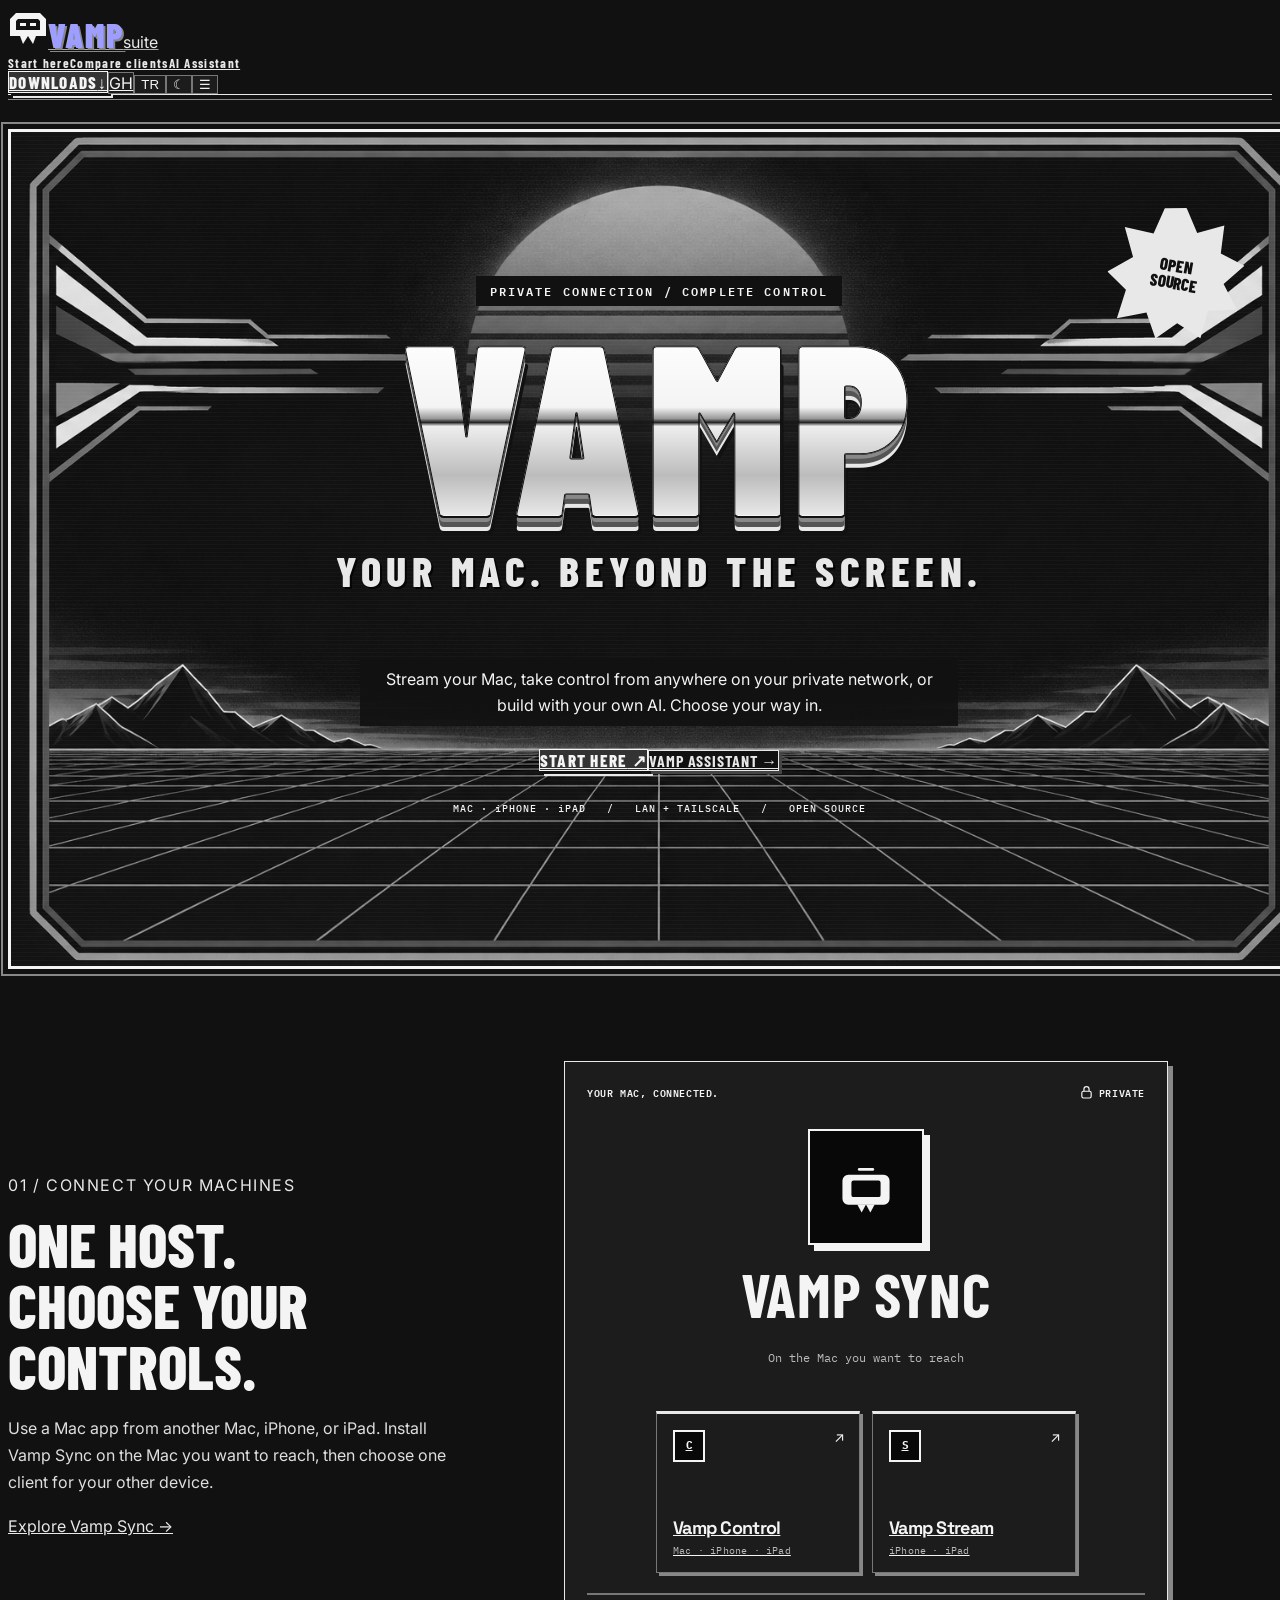
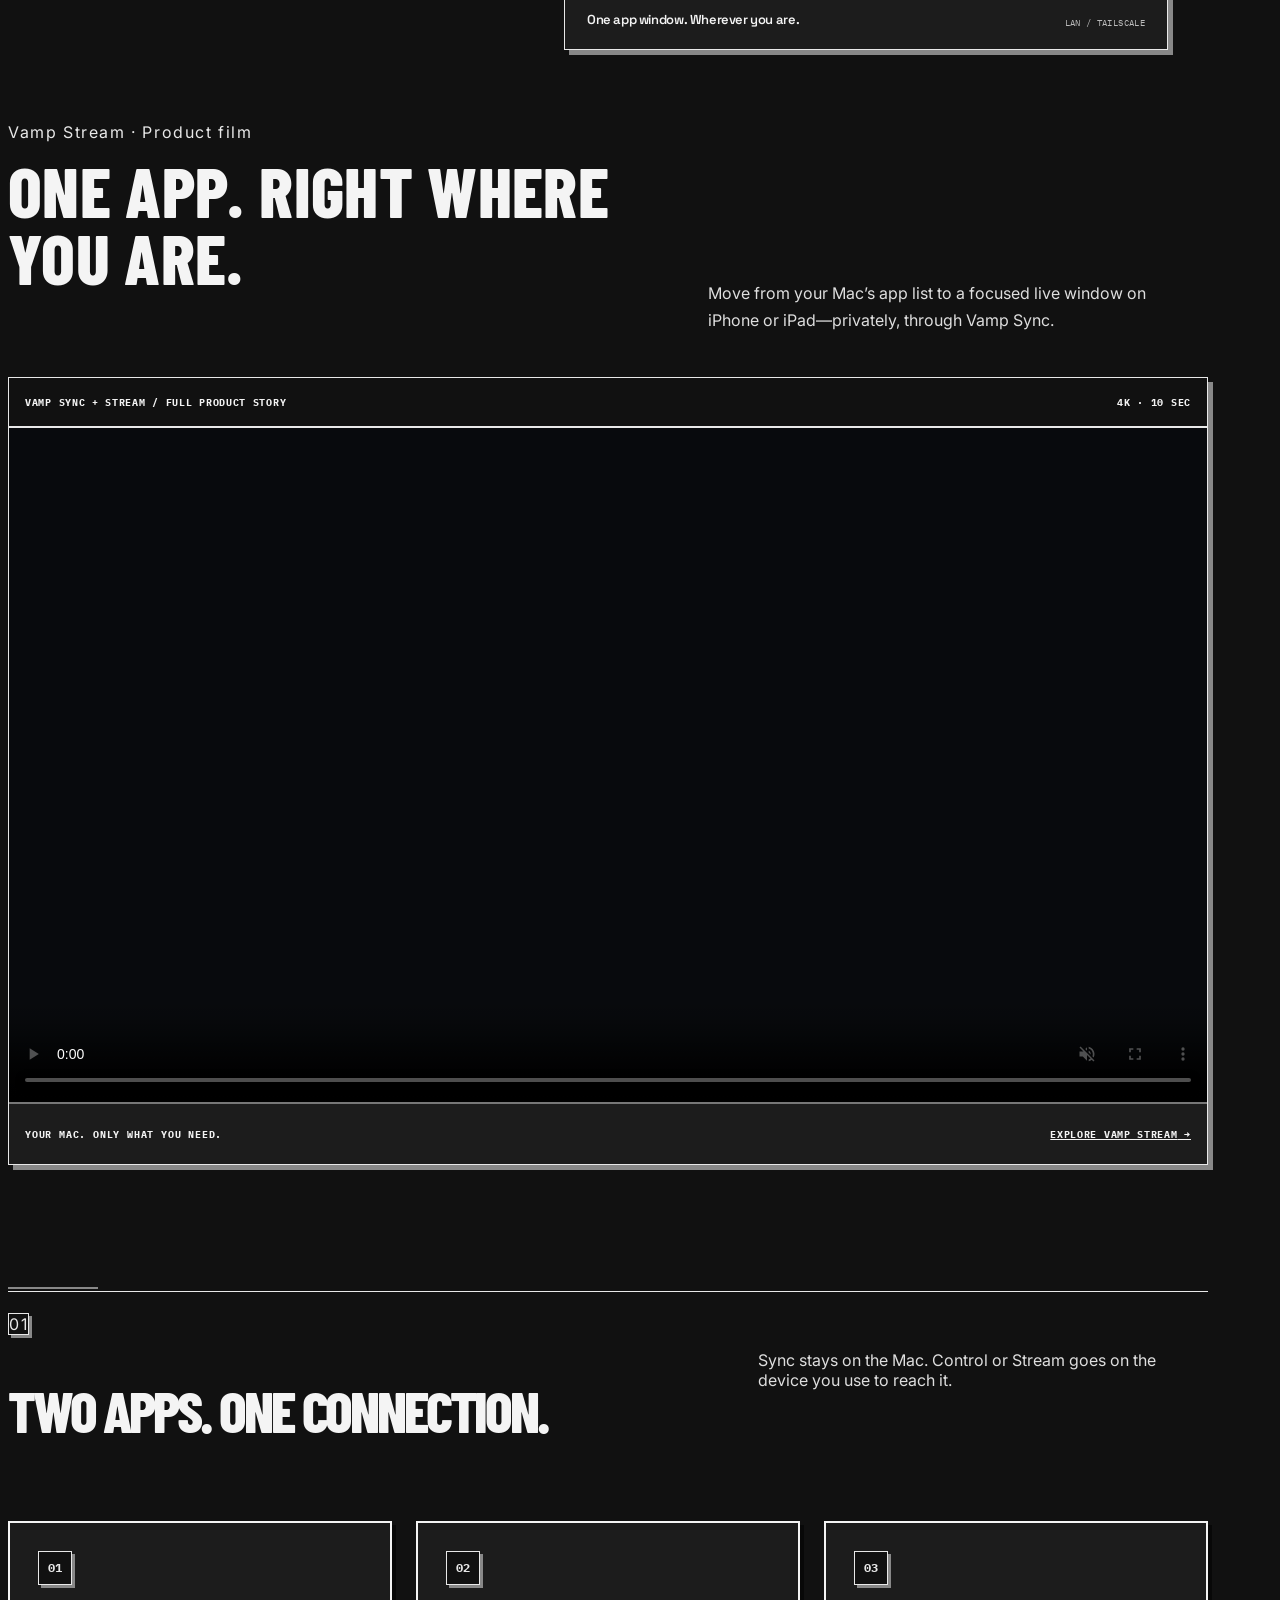
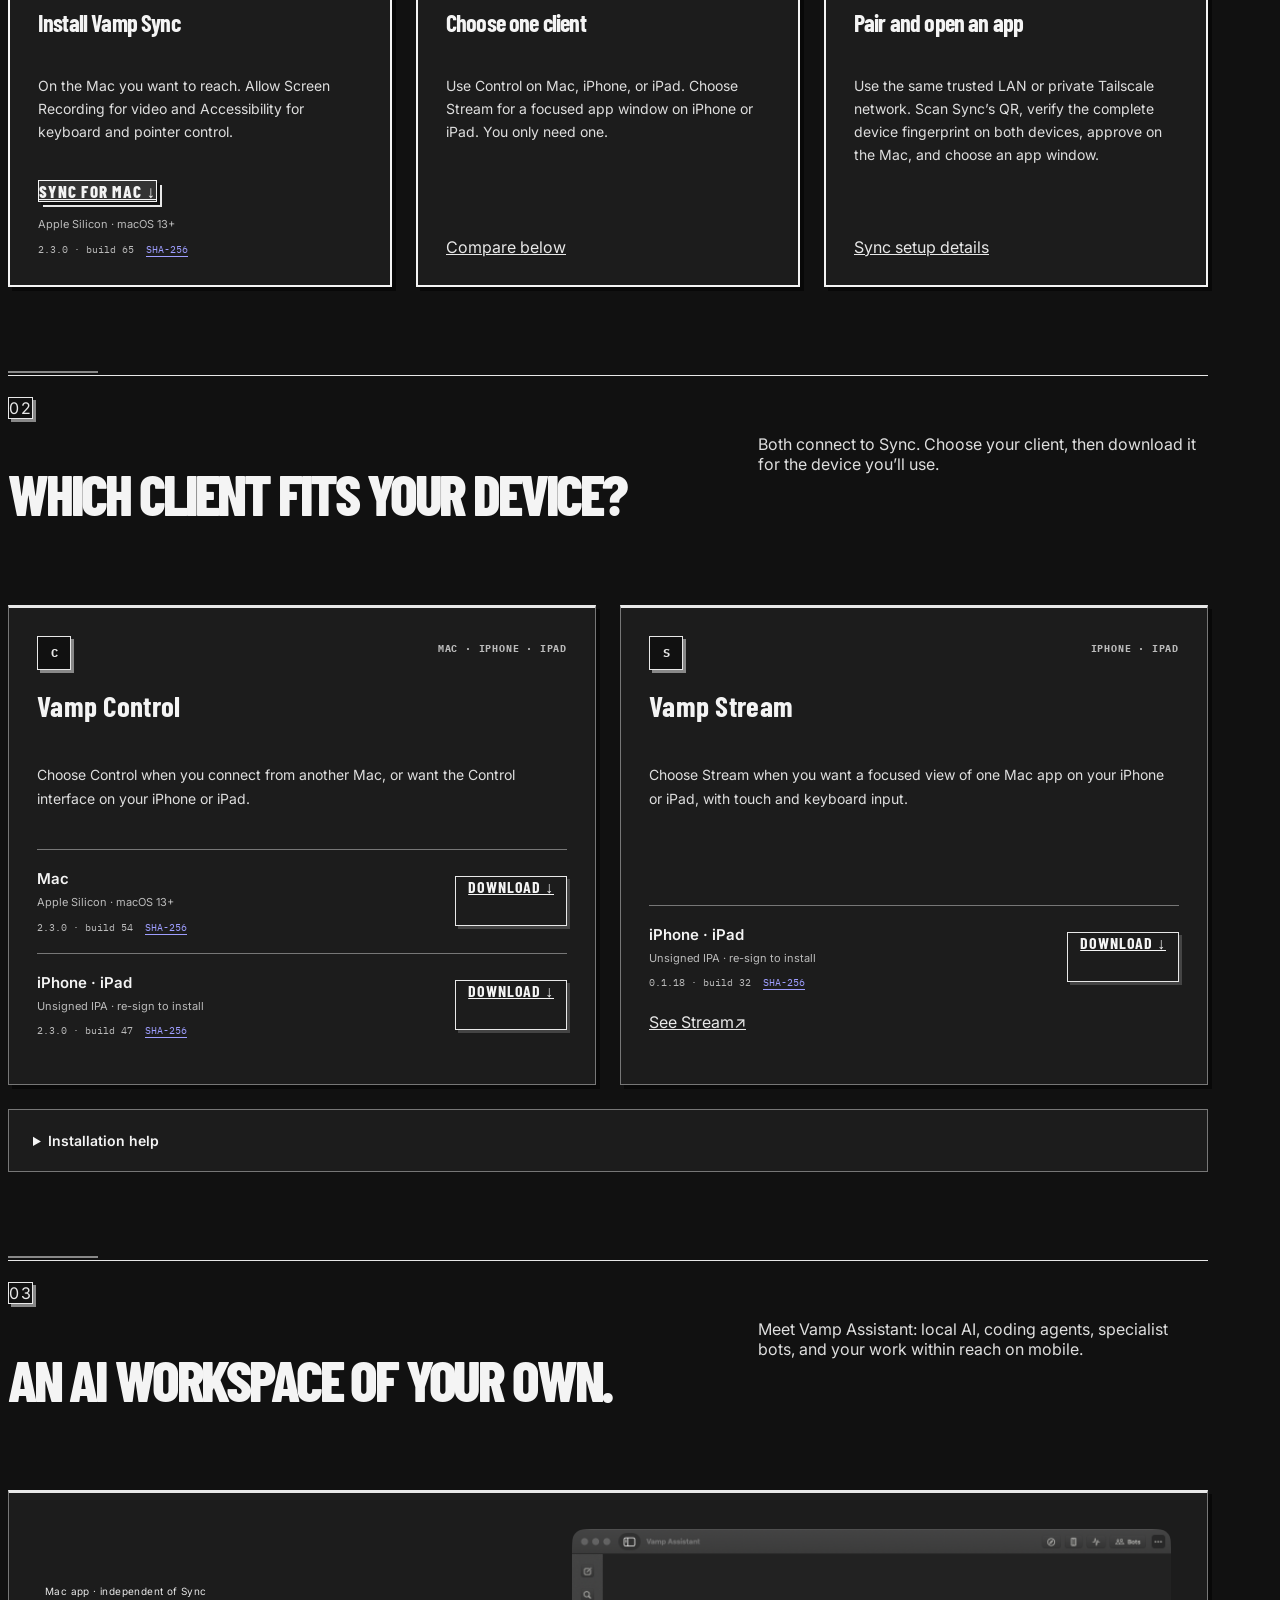
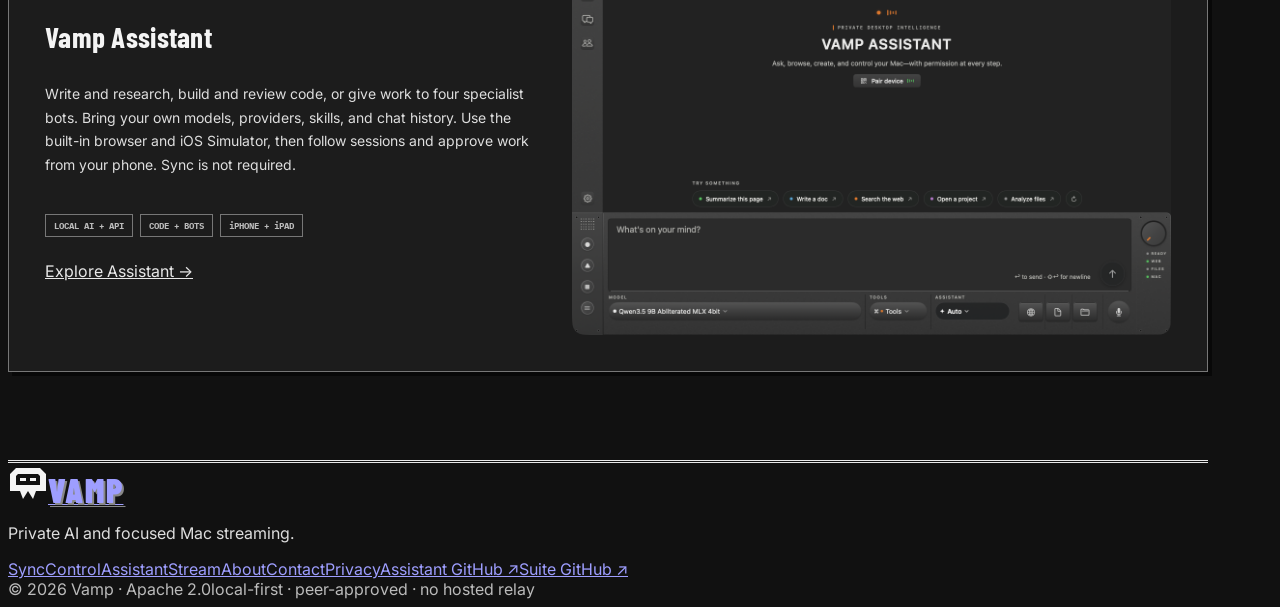
==== commit bf892d76: "Temporarily hide Control and Stream screenshots" ====
--- a/docs/index.html
+++ b/docs/index.html
@@ -25,7 +25,7 @@
   <link href="https://fonts.googleapis.com/css2?family=IBM+Plex+Mono:wght@400;500;600;700&family=Inter:wght@400;500;600;700;800&family=Space+Grotesk:wght@500;600;700&display=swap" rel="stylesheet">
   <link rel="stylesheet" href="assets/site.css?v=suite-16">
   <link rel="stylesheet" href="assets/products.css?v=preview-lightbox-20260908">
-<link href="https://fonts.googleapis.com/css2?family=Barlow+Condensed:wght@500;600;700;800;900&display=swap" rel="stylesheet"><link rel="stylesheet" href="assets/arcade.css?v=arcade-emblem-20260908">
+<link href="https://fonts.googleapis.com/css2?family=Barlow+Condensed:wght@500;600;700;800;900&display=swap" rel="stylesheet"><link rel="stylesheet" href="assets/arcade.css?v=arcade-hide-previews-20260908">
 </head>
 <body class="suite-home">
   <header class="site-header">
--- a/docs/assets/arcade.css
+++ b/docs/assets/arcade.css
@@ -147,3 +147,7 @@
 body .brand-mark { width: 40px; height: 40px; flex: 0 0 40px; border: 0; border-radius: 0; background: none; box-shadow: none; }
 body .brand-mark svg { width: 40px; height: 40px; }
 @media(max-width:720px) { body .brand-mark, body .brand-mark svg { width: 32px; height: 32px; } body .brand-mark { flex-basis: 32px; } }
+/* Temporarily suppress Control/Stream screenshots without removing their assets. */
+body .client-preview, body .stream-preview { display: none; }
+body .product-hero:has(.stream-preview) { grid-template-columns: 1fr; min-height: 0; }
+body .product-hero:has(.stream-preview) .product-hero-copy { max-width: 820px; }
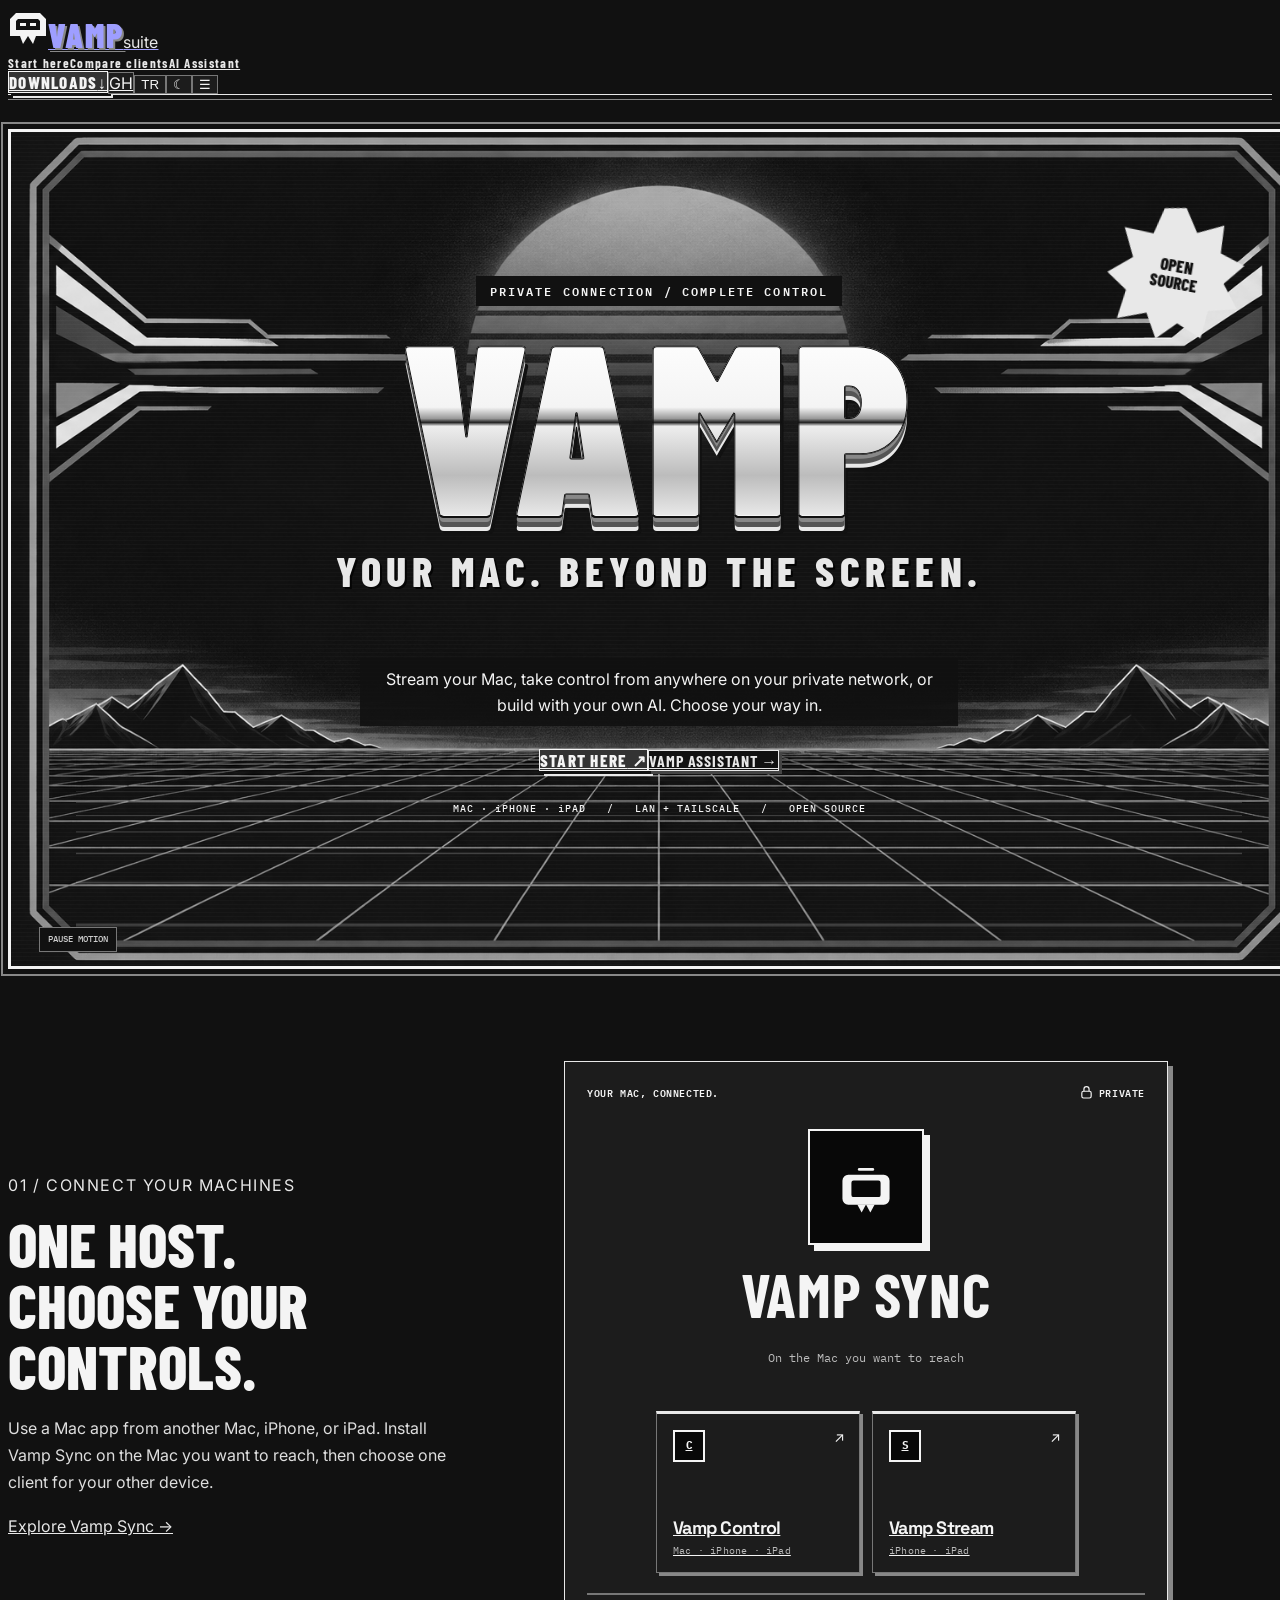
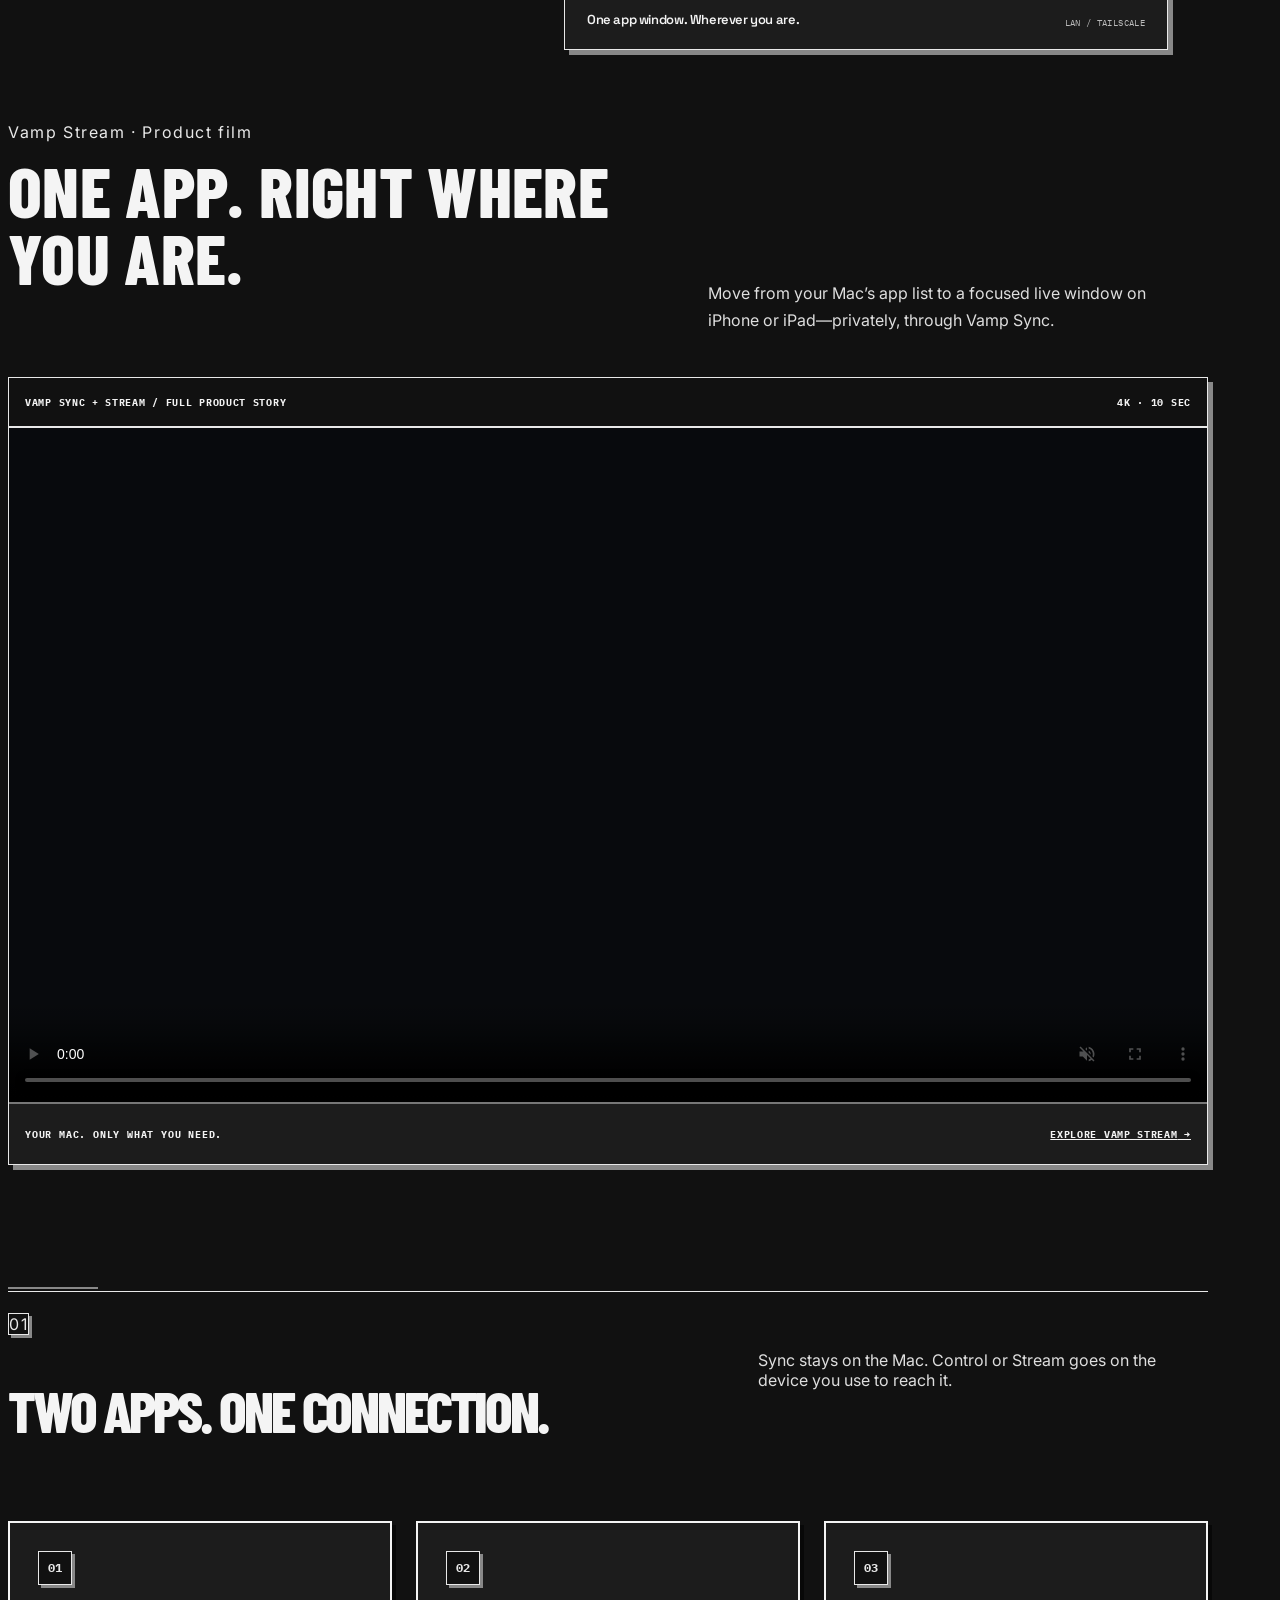
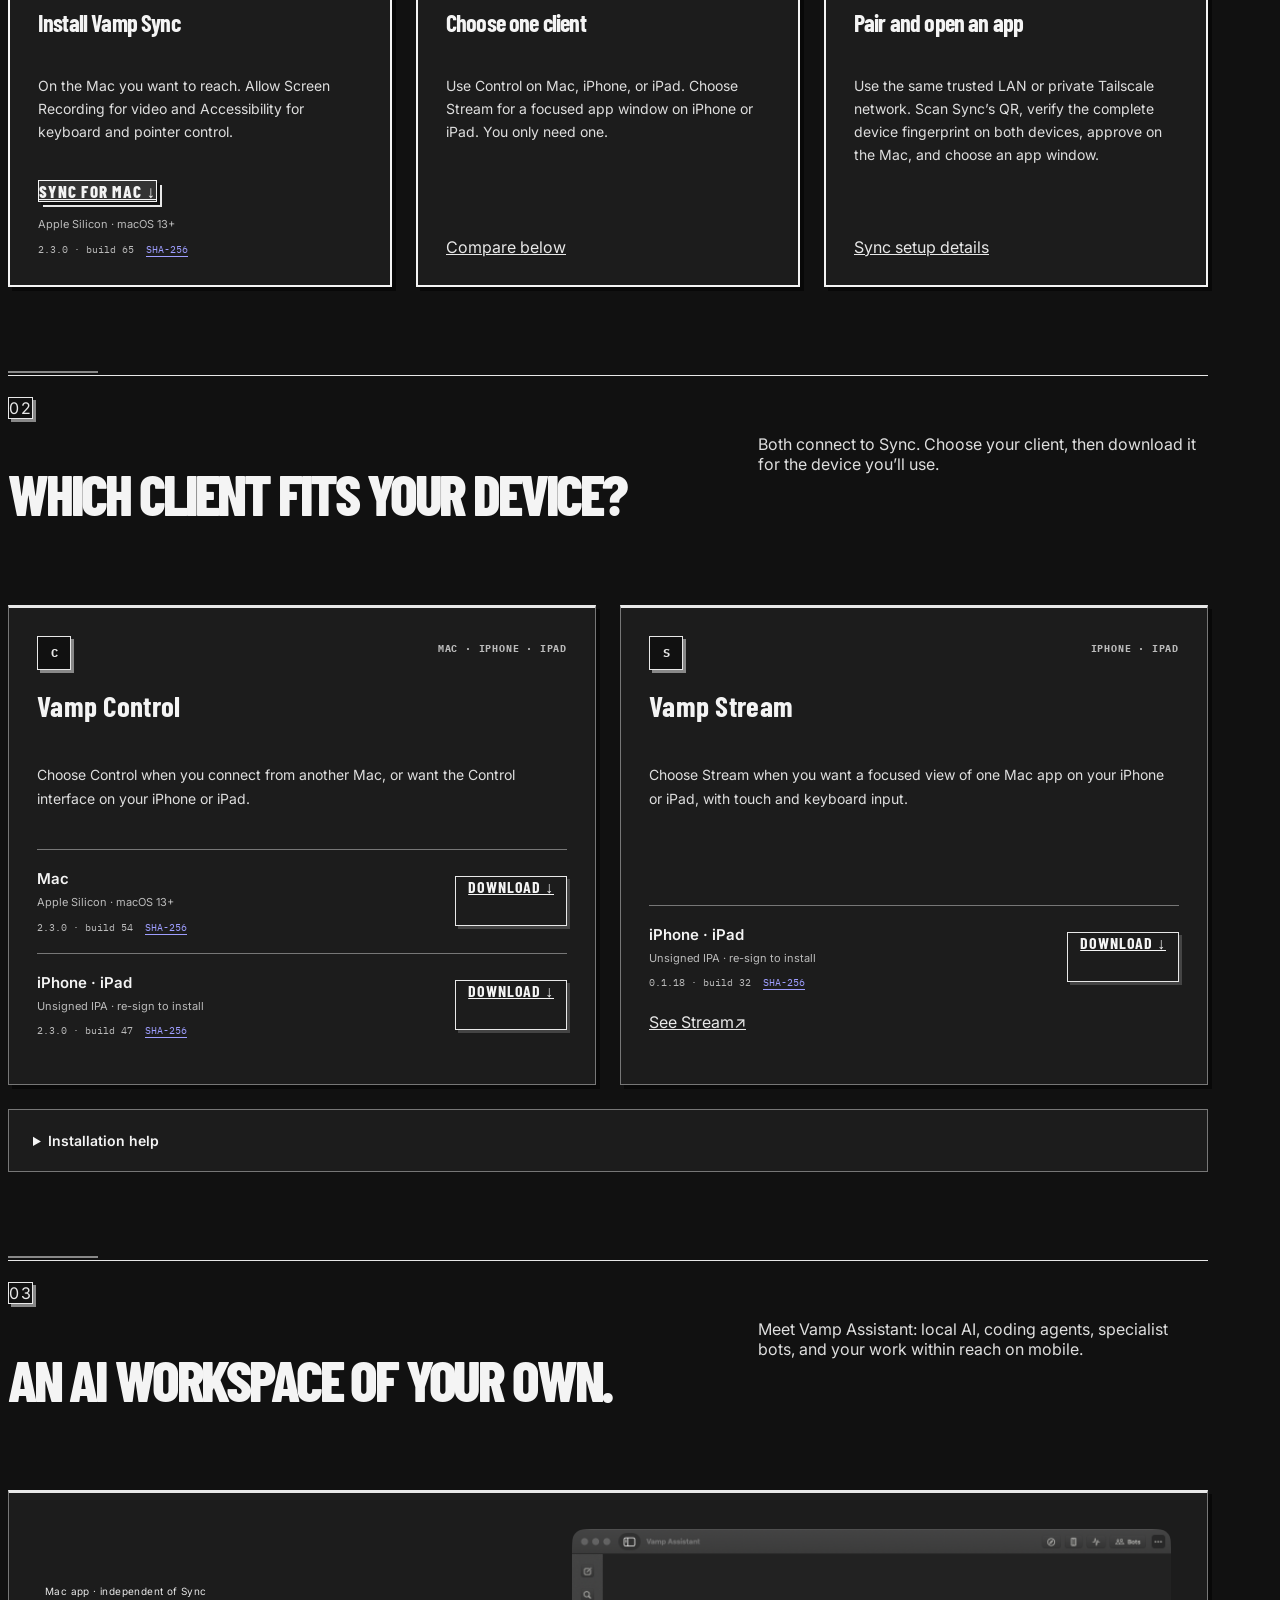
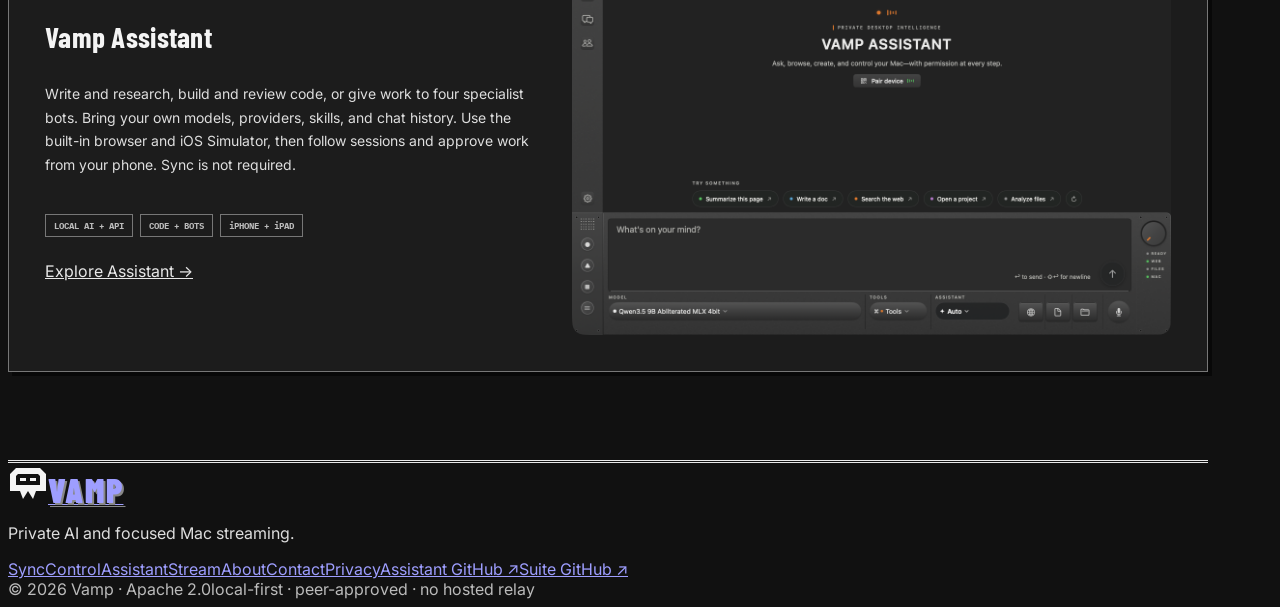
==== commit bcc58ef2: "Animate arcade hero with chrome shimmer and grid motion" ====
--- a/docs/index.html
+++ b/docs/index.html
@@ -25,7 +25,7 @@
   <link href="https://fonts.googleapis.com/css2?family=IBM+Plex+Mono:wght@400;500;600;700&family=Inter:wght@400;500;600;700;800&family=Space+Grotesk:wght@500;600;700&display=swap" rel="stylesheet">
   <link rel="stylesheet" href="assets/site.css?v=suite-16">
   <link rel="stylesheet" href="assets/products.css?v=preview-lightbox-20260908">
-<link href="https://fonts.googleapis.com/css2?family=Barlow+Condensed:wght@500;600;700;800;900&display=swap" rel="stylesheet"><link rel="stylesheet" href="assets/arcade.css?v=arcade-hide-previews-20260908">
+<link href="https://fonts.googleapis.com/css2?family=Barlow+Condensed:wght@500;600;700;800;900&display=swap" rel="stylesheet"><link rel="stylesheet" href="assets/arcade.css?v=arcade-motion-20260908">
 </head>
 <body class="suite-home">
   <header class="site-header">
@@ -40,6 +40,8 @@
   <main id="top">
     <section class="container product-hero arcade-marquee ArcadeFrame ScanlineOverlay" aria-labelledby="hero-title">
       <img class="marquee-art" src="assets/arcade/marquee-art.png" alt="" fetchpriority="high" width="1536" height="1024">
+      <div class="hero-grid-motion" aria-hidden="true"></div><div class="hero-frame-sweep" aria-hidden="true"></div>
+      <button class="hero-motion-toggle" type="button" aria-pressed="false" aria-label="Pause hero animation">Pause motion</button>
       <span class="ArcadeBadge" aria-label="Open source">Open<br>source</span>
       <p class="marquee-overline">PRIVATE CONNECTION / COMPLETE CONTROL</p>
       <h1 id="hero-title" data-text="VAMP">VAMP</h1>
@@ -85,6 +87,6 @@
     <section class="container product-section" id="assistant"><div class="product-section-head"><div><div class="section-kicker"><span class="number">03</span><span class="bar"></span></div><h2 class="section-title" data-i18n="ai.homeTitle">An AI workspace of your own.</h2></div><p class="section-lead" data-i18n="ai.homeLead">Meet Vamp Assistant: local AI, coding agents, specialist bots, and your work within reach on mobile.</p></div><article class="family-card optional-assistant"><div><div class="eyebrow"><span data-i18n="ai.independent">Mac app · independent of Sync</span></div><h3>Vamp Assistant</h3><p data-i18n="ai.homeCopy">Write and research, build and review code, or give work to four specialist bots. Bring your own models, providers, skills, and chat history. Use the built-in browser and iOS Simulator, then follow sessions and approve work from your phone. Sync is not required.</p><div class="card-meta"><span>LOCAL AI + API</span><span>CODE + BOTS</span><span>iPHONE + iPAD</span></div><a class="text-button" href="assistant/"><span data-i18n="ux.assistantMore">Explore Assistant →</span></a></div><a class="family-preview assistant-desktop-preview" href="assets/assistant/teenlight/00-home.jpg" data-theme-light="assets/assistant/teenlight/00-home.jpg" data-theme-dark="assets/assistant/teendark/00-home.png" target="_blank" rel="noreferrer" aria-label="Open full Assistant Mac preview"><img src="assets/assistant/teenlight/00-home.jpg" data-theme-light="assets/assistant/teenlight/00-home.jpg" data-theme-dark="assets/assistant/teendark/00-home.png" alt="Vamp Assistant home with model picker and agent composer" loading="lazy" width="1240" height="840"></a></article></section></main>
 
   <footer class="container site-footer"><div class="footer-top"><div class="footer-brand"><a class="brand" href="#top" aria-label="Vamp home"><span class="brand-mark" aria-hidden="true"><svg viewBox="0 0 40 40" focusable="false" aria-hidden="true"><path fill="currentColor" fill-rule="evenodd" d="M8 5h24l6 6v17H28l-3 8-5-8-5 8-3-8H2V11zm2 6-2 2v9h24v-9l-2-2z"/><path fill="currentColor" d="M12 15h6v3h-6zm10 0h6v3h-6z"/></svg></span><span class="brand-word">Vamp</span></a><p data-i18n="footer.familyCopy">Private AI and focused Mac streaming.</p></div><div class="footer-links"><a href="sync/">Sync</a><a href="#control">Control</a><a href="assistant/">Assistant</a><a href="stream/">Stream</a><a href="about/">About</a><a href="contact/">Contact</a><a href="privacy/">Privacy</a><a href="https://github.com/Mesutcydev/vamp-assistant" target="_blank" rel="noreferrer">Assistant GitHub ↗</a><a href="https://github.com/Mesutcydev/vamp-suite" target="_blank" rel="noreferrer">Suite GitHub ↗</a></div></div><div class="footer-bottom"><span>© <span id="year"></span> Vamp · Apache 2.0</span><span data-i18n="footer.meta">local-first · peer-approved · no hosted relay</span></div></footer>
-  <script src="assets/site.js?v=arcade-mono-20260908" defer></script>
+  <script src="assets/site.js?v=arcade-motion-20260908" defer></script>
 </body>
 </html>
--- a/docs/assets/arcade.css
+++ b/docs/assets/arcade.css
@@ -151,3 +151,17 @@
 body .client-preview, body .stream-preview { display: none; }
 body .product-hero:has(.stream-preview) { grid-template-columns: 1fr; min-height: 0; }
 body .product-hero:has(.stream-preview) .product-hero-copy { max-width: 820px; }
+
+/* Arcade motion stays on decorative layers; copy and controls remain stationary. */
+.hero-grid-motion { position: absolute; z-index: -1; pointer-events: none; left: 5%; right: 5%; bottom: 3%; height: 24%; overflow: hidden; perspective: 240px; opacity: .22; }
+.hero-grid-motion::before { content: ''; position: absolute; inset: -80% -30%; background: repeating-linear-gradient(0deg, transparent 0 37px, #eee 38px 39px, transparent 40px); transform: rotateX(58deg); animation: arcade-grid-travel 3s linear infinite; }
+.hero-frame-sweep { position: absolute; inset: 10px; pointer-events: none; border: 1px solid transparent; overflow: hidden; }
+.hero-frame-sweep::before { content: ''; position: absolute; left: -25%; top: 0; width: 25%; height: 2px; background: linear-gradient(90deg, transparent, #fff, transparent); animation: arcade-frame-travel 7s linear infinite; }
+body .arcade-marquee h1::after { background-image: linear-gradient(105deg, transparent 40%, #ffffffa0 48%, transparent 56%), linear-gradient(to bottom, #fff 0%, #f4f4f4 43%, #999 49%, #222 51%, #eee 53%, #bcbcbc 79%, #e8e8e8 100%); background-size: 250% 100%, 100% 100%; background-repeat: no-repeat; animation: arcade-chrome-sweep 8s linear infinite; }
+.hero-motion-toggle { position: absolute; left: 28px; bottom: 14px; padding: 6px 8px; background: #111; color: #ccc; border: 1px solid #777; font: 500 9px/1.2 'IBM Plex Mono', monospace; text-transform: uppercase; cursor: pointer; z-index: 3; }
+@keyframes arcade-grid-travel { from { background-position: 0 0; } to { background-position: 0 40px; } }
+@keyframes arcade-frame-travel { 0%, 15% { transform: translateX(0); } 65%, 100% { transform: translateX(520%); } }
+@keyframes arcade-chrome-sweep { 0%, 20% { background-position: 160% 0, 0 0; } 55%, 100% { background-position: -80% 0, 0 0; } }
+body .arcade-marquee[data-motion-paused="true"] *, body .arcade-marquee[data-motion-paused="true"] *::before, body .arcade-marquee[data-motion-paused="true"] *::after { animation-play-state: paused; }
+@media (prefers-reduced-motion: reduce) { .hero-grid-motion, .hero-frame-sweep, .hero-motion-toggle { display: none; } body .arcade-marquee h1::after { animation: none; background-image: linear-gradient(to bottom, #fff 0%, #f4f4f4 43%, #999 49%, #222 51%, #eee 53%, #bcbcbc 79%, #e8e8e8 100%); background-size: 100% 100%; } }
+@media(max-width:720px) { .hero-motion-toggle { left: 16px; bottom: 10px; font-size: 8px; } }
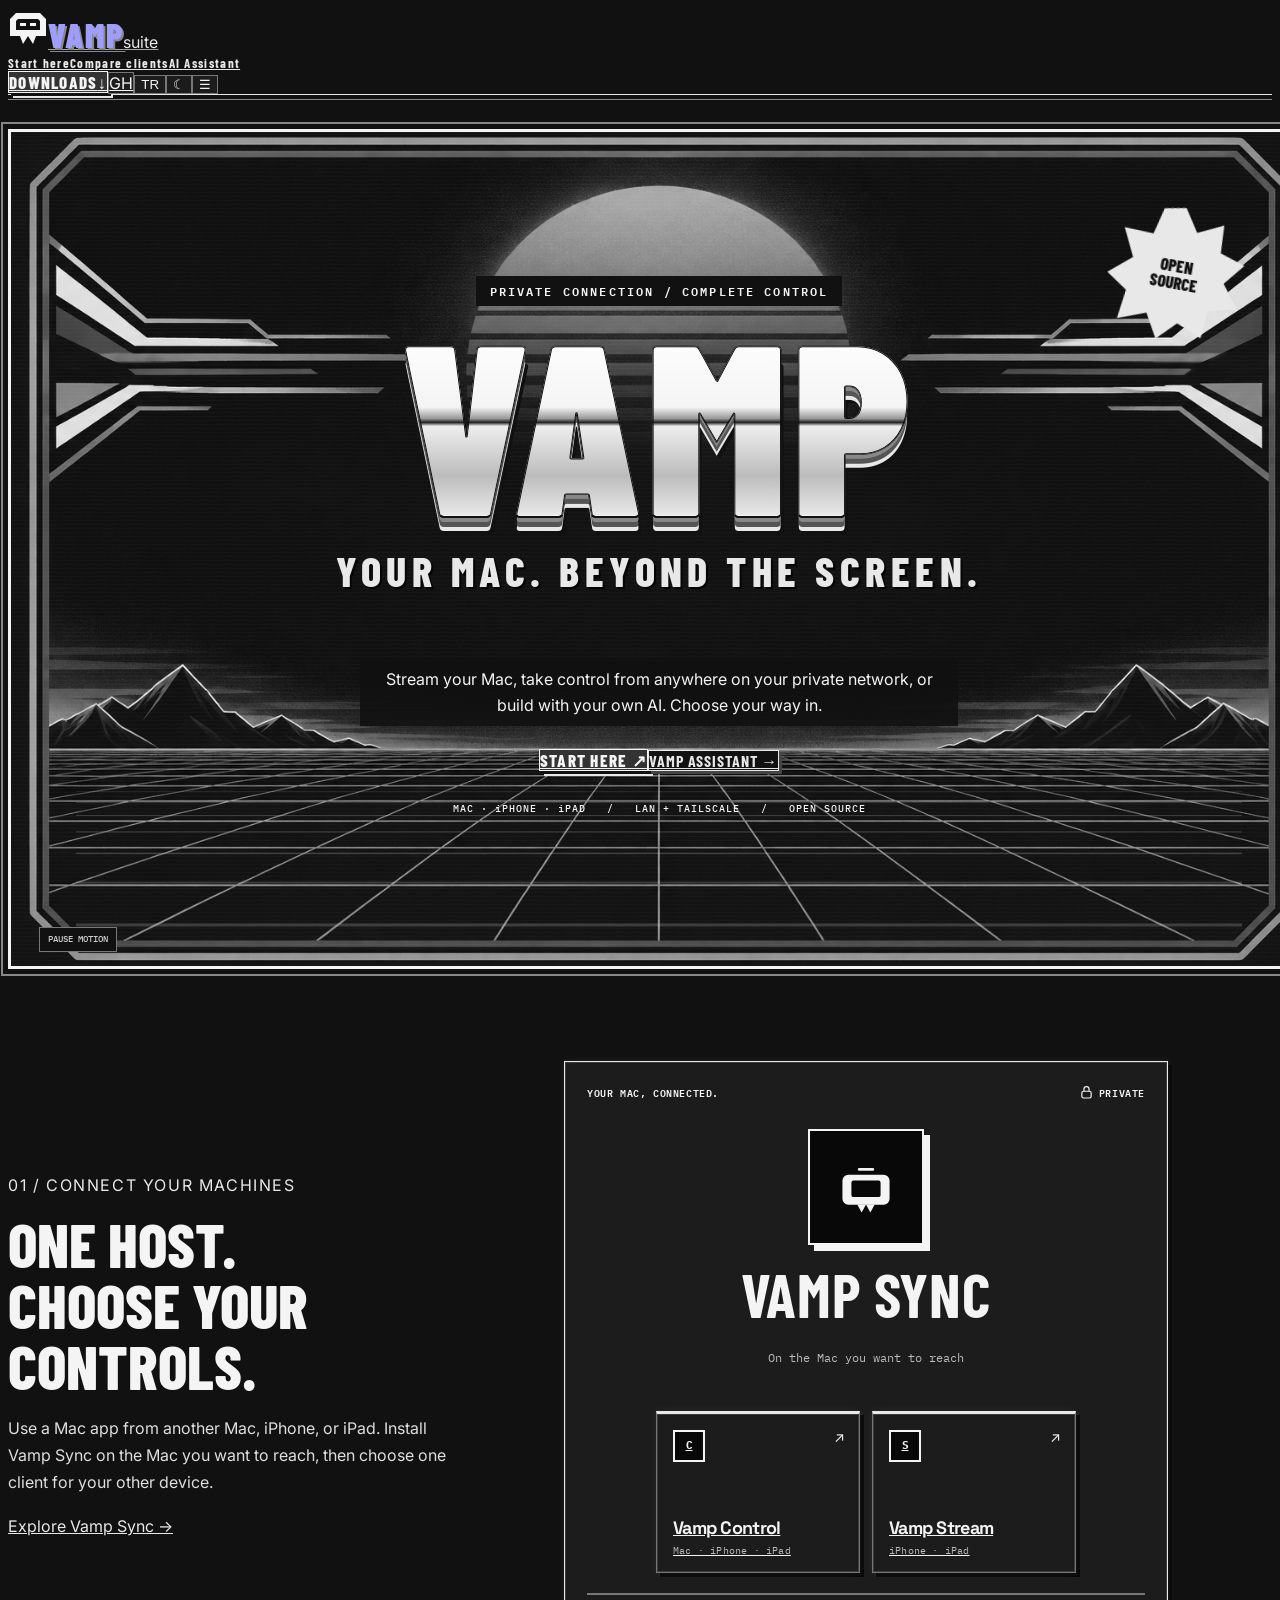
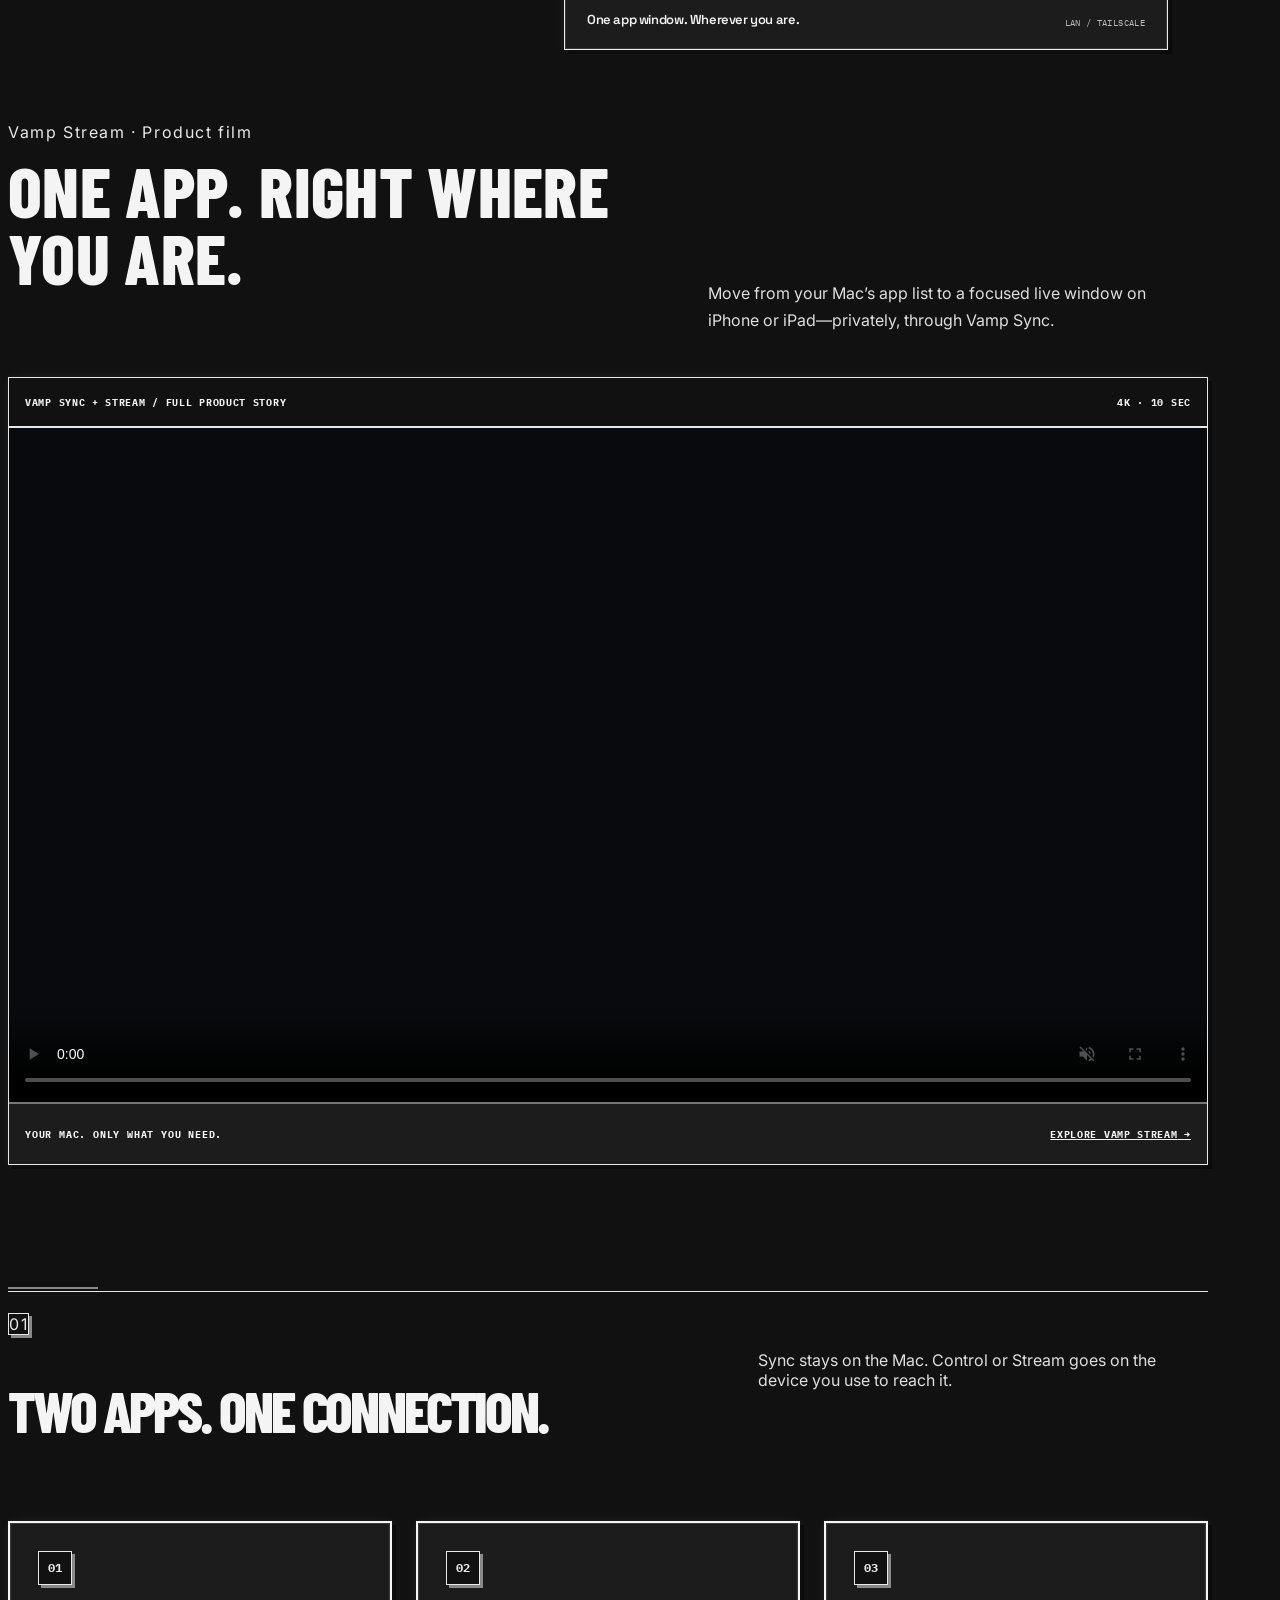
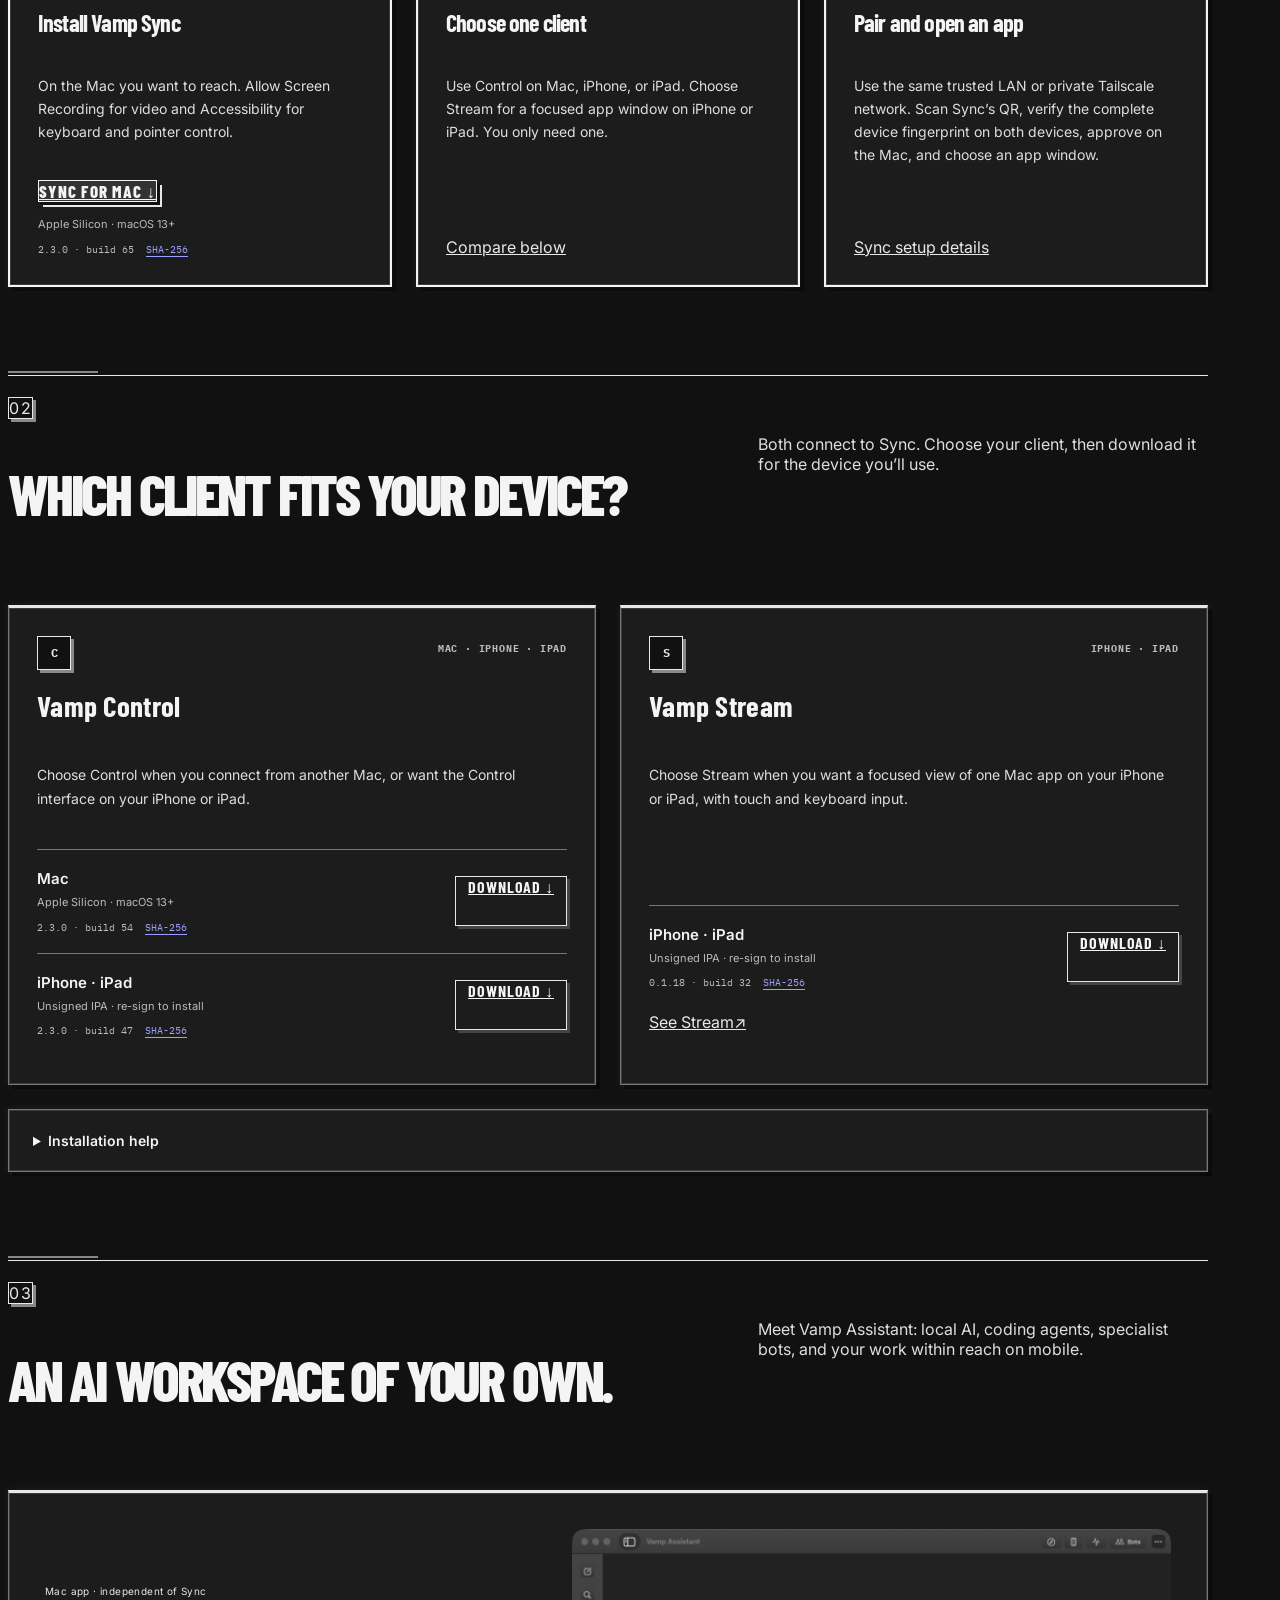
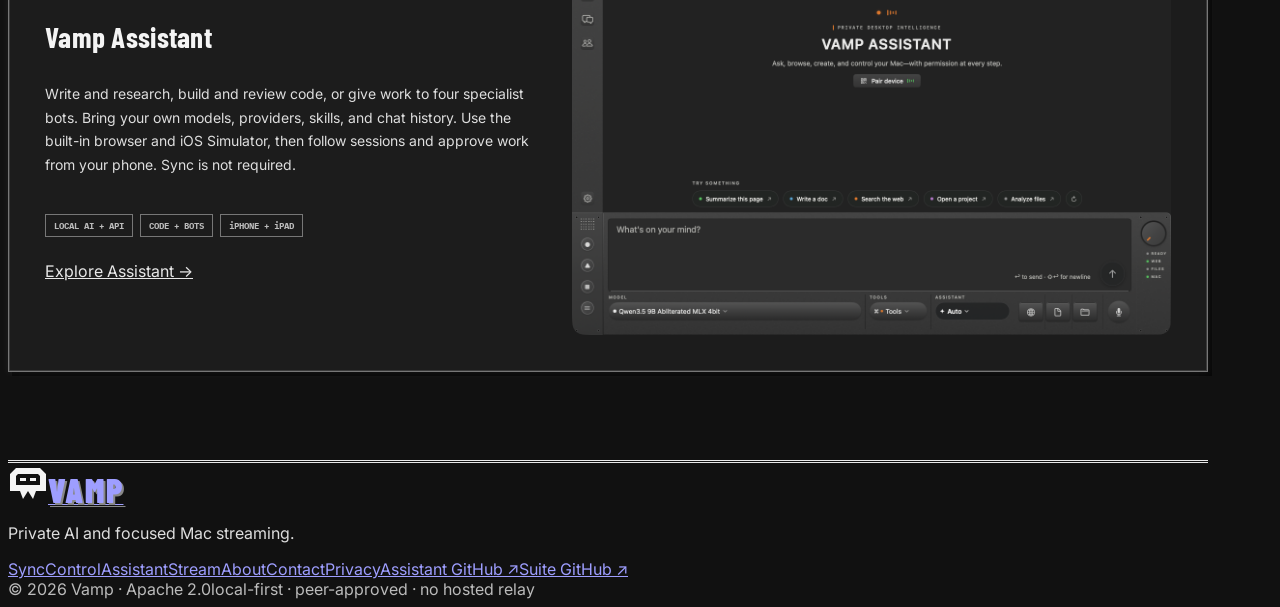
==== commit 32099bd7: "Add subtle edge lighting to arcade cards" ====
--- a/docs/index.html
+++ b/docs/index.html
@@ -25,7 +25,7 @@
   <link href="https://fonts.googleapis.com/css2?family=IBM+Plex+Mono:wght@400;500;600;700&family=Inter:wght@400;500;600;700;800&family=Space+Grotesk:wght@500;600;700&display=swap" rel="stylesheet">
   <link rel="stylesheet" href="assets/site.css?v=suite-16">
   <link rel="stylesheet" href="assets/products.css?v=preview-lightbox-20260908">
-<link href="https://fonts.googleapis.com/css2?family=Barlow+Condensed:wght@500;600;700;800;900&display=swap" rel="stylesheet"><link rel="stylesheet" href="assets/arcade.css?v=arcade-motion-20260908">
+<link href="https://fonts.googleapis.com/css2?family=Barlow+Condensed:wght@500;600;700;800;900&display=swap" rel="stylesheet"><link rel="stylesheet" href="assets/arcade.css?v=arcade-edge-light-20260908">
 </head>
 <body class="suite-home">
   <header class="site-header">
--- a/docs/assets/arcade.css
+++ b/docs/assets/arcade.css
@@ -165,3 +165,12 @@
 body .arcade-marquee[data-motion-paused="true"] *, body .arcade-marquee[data-motion-paused="true"] *::before, body .arcade-marquee[data-motion-paused="true"] *::after { animation-play-state: paused; }
 @media (prefers-reduced-motion: reduce) { .hero-grid-motion, .hero-frame-sweep, .hero-motion-toggle { display: none; } body .arcade-marquee h1::after { animation: none; background-image: linear-gradient(to bottom, #fff 0%, #f4f4f4 43%, #999 49%, #222 51%, #eee 53%, #bcbcbc 79%, #e8e8e8 100%); background-size: 100% 100%; } }
 @media(max-width:720px) { .hero-motion-toggle { left: 16px; bottom: 10px; font-size: 8px; } }
+/* A low-intensity edge light keeps the cabinet frames crisp without a neon halo. */
+:root { --card-edge-light: rgba(255,255,255,.14); --card-edge-halo: rgba(255,255,255,.055); }
+html[data-theme="light"] { --card-edge-light: rgba(255,255,255,.85); --card-edge-halo: rgba(0,0,0,.045); }
+body :is(.family-card,.feature-card,.path-card,.gallery-card,.download-card,.surface-card,.flow-step,.security-callout,.sync-destination,.product-visual,.promo-film-frame,.product-rail,.guard-grid,.install-notes) {
+  box-shadow: inset 0 0 0 1px var(--card-edge-light), 0 0 7px 1px var(--card-edge-halo), 4px 4px 0 var(--bg-deep);
+}
+body :is(.family-card,.feature-card,.path-card,.gallery-card):hover {
+  box-shadow: inset 0 0 0 1px var(--card-edge-light), 0 0 9px 1px var(--card-edge-halo), 4px 4px 0 var(--arcade-magenta);
+}
